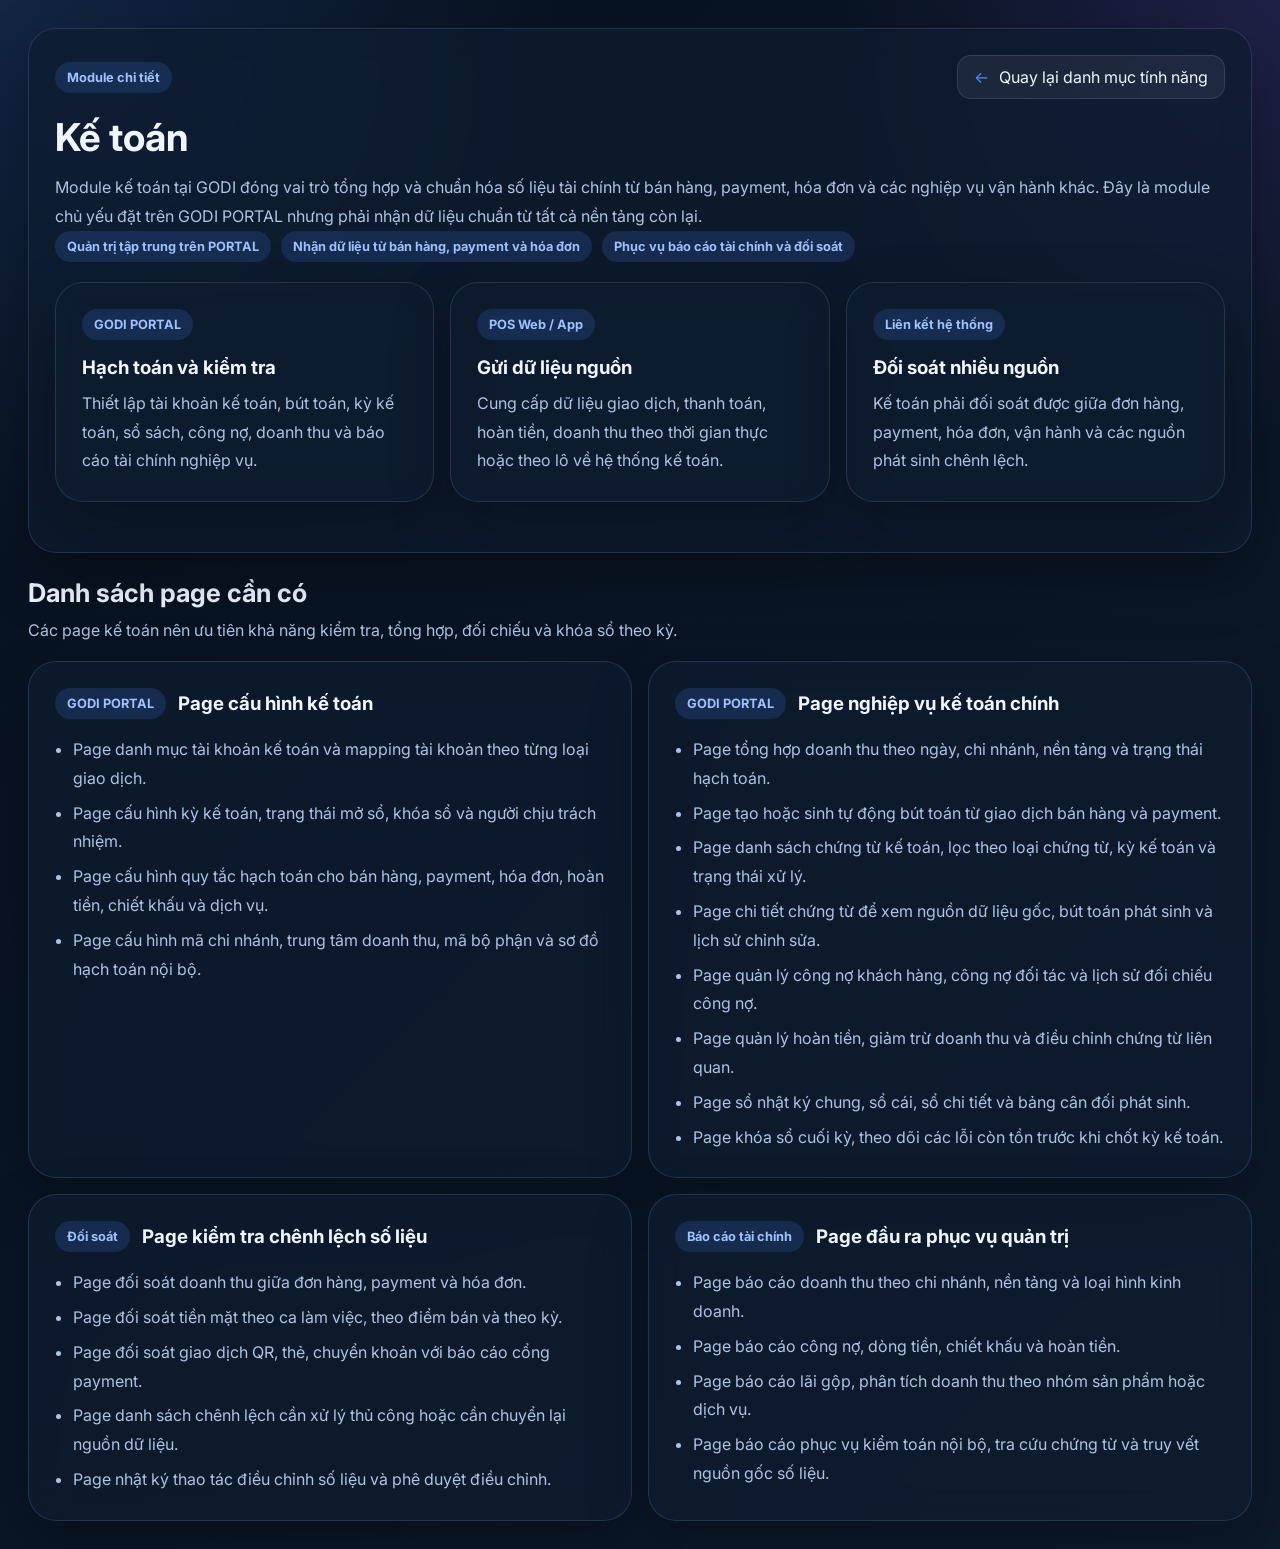
==== features/accounting.html @ 6184b1d1 "Add files via upload" ====
<!DOCTYPE html>
<html lang="vi">
<head>
  <meta charset="UTF-8">
  <meta name="viewport" content="width=device-width, initial-scale=1.0">
  <title>GODI - Chi tiết tính năng Kế toán</title>
  <meta
    name="description"
    content="Chi tiết tính năng Kế toán của hệ thống GODI, gồm toàn bộ page cần có trên GODI PORTAL và các liên kết dữ liệu từ POS Web, GODI App."
  >
  <link rel="preconnect" href="https://fonts.googleapis.com">
  <link rel="preconnect" href="https://fonts.gstatic.com" crossorigin>
  <link
    href="https://fonts.googleapis.com/css2?family=Inter:wght@400;500;600;700;800&display=swap"
    rel="stylesheet"
  >
  <link rel="stylesheet" href="../styles.css">
</head>
<body class="detail-page">
  <main class="detail-shell">
    <section class="detail-page-header">
      <div class="detail-header-top">
        <span class="detail-page-tag">Module chi tiết</span>
        <a class="back-link" href="../index.html#features">Quay lại danh mục tính năng</a>
      </div>
      <h1>Kế toán</h1>
      <p>
        Module kế toán tại GODI đóng vai trò tổng hợp và chuẩn hóa số liệu tài chính từ bán hàng, payment, hóa đơn
        và các nghiệp vụ vận hành khác. Đây là module chủ yếu đặt trên GODI PORTAL nhưng phải nhận dữ liệu chuẩn
        từ tất cả nền tảng còn lại.
      </p>
      <div class="detail-meta">
        <span class="detail-chip">Quản trị tập trung trên PORTAL</span>
        <span class="detail-chip">Nhận dữ liệu từ bán hàng, payment và hóa đơn</span>
        <span class="detail-chip">Phục vụ báo cáo tài chính và đối soát</span>
      </div>

      <div class="scope-grid">
        <article class="scope-card">
          <span class="scope-card-tag">GODI PORTAL</span>
          <h3>Hạch toán và kiểm tra</h3>
          <p>Thiết lập tài khoản kế toán, bút toán, kỳ kế toán, sổ sách, công nợ, doanh thu và báo cáo tài chính nghiệp vụ.</p>
        </article>
        <article class="scope-card">
          <span class="scope-card-tag">POS Web / App</span>
          <h3>Gửi dữ liệu nguồn</h3>
          <p>Cung cấp dữ liệu giao dịch, thanh toán, hoàn tiền, doanh thu theo thời gian thực hoặc theo lô về hệ thống kế toán.</p>
        </article>
        <article class="scope-card">
          <span class="scope-card-tag">Liên kết hệ thống</span>
          <h3>Đối soát nhiều nguồn</h3>
          <p>Kế toán phải đối soát được giữa đơn hàng, payment, hóa đơn, vận hành và các nguồn phát sinh chênh lệch.</p>
        </article>
      </div>
    </section>

    <section class="detail-section">
      <div class="detail-section-heading">
        <h2>Danh sách page cần có</h2>
        <p class="detail-note">Các page kế toán nên ưu tiên khả năng kiểm tra, tổng hợp, đối chiếu và khóa sổ theo kỳ.</p>
      </div>

      <div class="detail-grid">
        <article class="detail-block">
          <div class="detail-block-header">
            <span class="detail-chip">GODI PORTAL</span>
            <h3>Page cấu hình kế toán</h3>
          </div>
          <ul class="page-list">
            <li>Page danh mục tài khoản kế toán và mapping tài khoản theo từng loại giao dịch.</li>
            <li>Page cấu hình kỳ kế toán, trạng thái mở sổ, khóa sổ và người chịu trách nhiệm.</li>
            <li>Page cấu hình quy tắc hạch toán cho bán hàng, payment, hóa đơn, hoàn tiền, chiết khấu và dịch vụ.</li>
            <li>Page cấu hình mã chi nhánh, trung tâm doanh thu, mã bộ phận và sơ đồ hạch toán nội bộ.</li>
          </ul>
        </article>

        <article class="detail-block">
          <div class="detail-block-header">
            <span class="detail-chip">GODI PORTAL</span>
            <h3>Page nghiệp vụ kế toán chính</h3>
          </div>
          <ul class="page-list">
            <li>Page tổng hợp doanh thu theo ngày, chi nhánh, nền tảng và trạng thái hạch toán.</li>
            <li>Page tạo hoặc sinh tự động bút toán từ giao dịch bán hàng và payment.</li>
            <li>Page danh sách chứng từ kế toán, lọc theo loại chứng từ, kỳ kế toán và trạng thái xử lý.</li>
            <li>Page chi tiết chứng từ để xem nguồn dữ liệu gốc, bút toán phát sinh và lịch sử chỉnh sửa.</li>
            <li>Page quản lý công nợ khách hàng, công nợ đối tác và lịch sử đối chiếu công nợ.</li>
            <li>Page quản lý hoàn tiền, giảm trừ doanh thu và điều chỉnh chứng từ liên quan.</li>
            <li>Page sổ nhật ký chung, sổ cái, sổ chi tiết và bảng cân đối phát sinh.</li>
            <li>Page khóa sổ cuối kỳ, theo dõi các lỗi còn tồn trước khi chốt kỳ kế toán.</li>
          </ul>
        </article>

        <article class="detail-block">
          <div class="detail-block-header">
            <span class="detail-chip">Đối soát</span>
            <h3>Page kiểm tra chênh lệch số liệu</h3>
          </div>
          <ul class="page-list">
            <li>Page đối soát doanh thu giữa đơn hàng, payment và hóa đơn.</li>
            <li>Page đối soát tiền mặt theo ca làm việc, theo điểm bán và theo kỳ.</li>
            <li>Page đối soát giao dịch QR, thẻ, chuyển khoản với báo cáo cổng payment.</li>
            <li>Page danh sách chênh lệch cần xử lý thủ công hoặc cần chuyển lại nguồn dữ liệu.</li>
            <li>Page nhật ký thao tác điều chỉnh số liệu và phê duyệt điều chỉnh.</li>
          </ul>
        </article>

        <article class="detail-block">
          <div class="detail-block-header">
            <span class="detail-chip">Báo cáo tài chính</span>
            <h3>Page đầu ra phục vụ quản trị</h3>
          </div>
          <ul class="page-list">
            <li>Page báo cáo doanh thu theo chi nhánh, nền tảng và loại hình kinh doanh.</li>
            <li>Page báo cáo công nợ, dòng tiền, chiết khấu và hoàn tiền.</li>
            <li>Page báo cáo lãi gộp, phân tích doanh thu theo nhóm sản phẩm hoặc dịch vụ.</li>
            <li>Page báo cáo phục vụ kiểm toán nội bộ, tra cứu chứng từ và truy vết nguồn gốc số liệu.</li>
          </ul>
        </article>
      </div>
    </section>
  </main>
</body>
</html>
---- styles.css ----
:root {
  --bg: #07111f;
  --bg-soft: #0d1a2b;
  --panel: rgba(15, 28, 48, 0.72);
  --panel-strong: rgba(13, 25, 42, 0.92);
  --text: #eff6ff;
  --muted: #adc4e3;
  --line: rgba(163, 191, 250, 0.16);
  --accent: #4f8cff;
  --accent-2: #8b5cf6;
  --accent-3: #f59e0b;
  --ok: #34d399;
  --shadow: 0 24px 60px rgba(0, 0, 0, 0.28);
}

body.light-theme {
  --bg: #eef4ff;
  --bg-soft: #ddeaff;
  --panel: rgba(255, 255, 255, 0.78);
  --panel-strong: rgba(255, 255, 255, 0.95);
  --text: #0e1726;
  --muted: #4f6484;
  --line: rgba(60, 84, 128, 0.16);
  --accent: #205cf2;
  --accent-2: #6b46ff;
  --accent-3: #ff9f1a;
  --ok: #0f9f71;
  --shadow: 0 24px 60px rgba(29, 55, 105, 0.16);
}

* {
  box-sizing: border-box;
}

html {
  scroll-behavior: smooth;
}

body {
  margin: 0;
  min-height: 100vh;
  font-family: "Inter", Arial, sans-serif;
  color: var(--text);
  background:
    radial-gradient(circle at top left, rgba(79, 140, 255, 0.16), transparent 28%),
    radial-gradient(circle at top right, rgba(139, 92, 246, 0.16), transparent 22%),
    linear-gradient(135deg, var(--bg), var(--bg-soft));
}

a {
  color: inherit;
  text-decoration: none;
}

button {
  font: inherit;
}

.page-shell {
  display: grid;
  grid-template-columns: 300px minmax(0, 1fr);
  min-height: 100vh;
}

.side-panel {
  position: sticky;
  top: 0;
  display: flex;
  flex-direction: column;
  gap: 24px;
  height: 100vh;
  padding: 28px 22px;
  border-right: 1px solid var(--line);
  background: var(--panel);
  backdrop-filter: blur(18px);
}

.brand-block {
  display: flex;
  align-items: center;
  gap: 14px;
}

.brand-logo-wrap {
  display: flex;
  align-items: center;
  justify-content: center;
  width: 100%;
  max-width: 156px;
  padding: 10px 14px;
  border: 1px solid var(--line);
  border-radius: 20px;
  background: rgba(5, 11, 25, 0.88);
  box-shadow: var(--shadow);
}

.brand-logo {
  display: block;
  width: 100%;
  height: auto;
  object-fit: contain;
}

.brand-block h1,
.section-heading h2,
.hero-copy h2,
.stack-card h3,
.platform-card h3,
.timeline-item h3,
.roadmap-card h3 {
  margin: 0;
}

.eyebrow {
  margin: 0 0 6px;
  color: var(--accent);
  font-size: 0.78rem;
  font-weight: 700;
  letter-spacing: 0.14em;
  text-transform: uppercase;
}

.side-nav {
  display: grid;
  gap: 10px;
}

.nav-link {
  padding: 12px 14px;
  border: 1px solid transparent;
  border-radius: 14px;
  color: var(--muted);
  transition: 0.2s ease;
}

.nav-link:hover,
.nav-link.active {
  color: var(--text);
  border-color: var(--line);
  background: rgba(255, 255, 255, 0.05);
}

.side-summary {
  margin-top: auto;
  padding: 18px;
  border: 1px solid var(--line);
  border-radius: 22px;
  background: var(--panel-strong);
  color: var(--muted);
  line-height: 1.7;
}

.content {
  padding: 28px;
}

.section {
  margin-bottom: 28px;
}

.hero {
  display: grid;
  grid-template-columns: minmax(0, 1.15fr) minmax(300px, 0.85fr);
  gap: 22px;
}

.hero-copy,
.hero-panel,
.platform-card,
.roadmap-toolbar,
.roadmap-card,
.feature-table,
.timeline-item {
  border: 1px solid var(--line);
  box-shadow: var(--shadow);
}

.hero-copy,
.hero-panel {
  padding: 28px;
  border-radius: 28px;
  background: var(--panel);
  backdrop-filter: blur(18px);
}

.hero-logo-card {
  display: inline-flex;
  align-items: center;
  justify-content: center;
  margin-bottom: 18px;
  padding: 12px 18px;
  border: 1px solid var(--line);
  border-radius: 22px;
  background: rgba(5, 11, 25, 0.86);
  box-shadow: var(--shadow);
}

.hero-logo {
  display: block;
  width: min(100%, 260px);
  height: auto;
  object-fit: contain;
}

.hero-slogan {
  display: inline-flex;
  flex-direction: column;
  gap: 6px;
  margin: 0 0 16px;
  padding: 12px 16px;
  border: 1px solid rgba(79, 140, 255, 0.24);
  border-radius: 18px;
  background: linear-gradient(135deg, rgba(79, 140, 255, 0.12), rgba(139, 92, 246, 0.12));
}

.slogan-label {
  color: var(--muted);
  font-size: 0.8rem;
  font-weight: 600;
  letter-spacing: 0.08em;
  text-transform: uppercase;
}

.slogan-text {
  color: var(--text);
  font-size: clamp(1.2rem, 2vw, 1.8rem);
  font-weight: 800;
  letter-spacing: 0.02em;
}

.hero-copy h2 {
  font-size: clamp(2.1rem, 3vw, 3.7rem);
  line-height: 1.12;
  max-width: 13ch;
}

.lead {
  max-width: 62ch;
  color: var(--muted);
  font-size: 1.05rem;
  line-height: 1.8;
}

.hero-actions {
  display: flex;
  flex-wrap: wrap;
  gap: 12px;
  margin: 28px 0;
}

.btn {
  display: inline-flex;
  align-items: center;
  justify-content: center;
  min-width: 150px;
  padding: 14px 18px;
  border-radius: 16px;
  font-weight: 700;
  transition: transform 0.2s ease, opacity 0.2s ease;
}

.btn:hover,
.float-btn:hover,
.roadmap-filter:hover {
  transform: translateY(-2px);
}

.btn-primary {
  background: linear-gradient(135deg, var(--accent), var(--accent-2));
  color: #fff;
}

.btn-secondary {
  border: 1px solid var(--line);
  background: rgba(255, 255, 255, 0.05);
}

.hero-stats {
  display: grid;
  grid-template-columns: repeat(3, minmax(0, 1fr));
  gap: 14px;
}

.stat-card {
  padding: 18px;
  border: 1px solid var(--line);
  border-radius: 20px;
  background: rgba(255, 255, 255, 0.04);
}

.stat-value {
  display: block;
  margin-bottom: 8px;
  font-size: 1.8rem;
  font-weight: 800;
}

.stat-label {
  color: var(--muted);
  font-size: 0.95rem;
  line-height: 1.5;
}

.glass-card {
  background: var(--panel);
  backdrop-filter: blur(16px);
}

.panel-header {
  display: flex;
  flex-wrap: wrap;
  gap: 10px;
  margin-bottom: 18px;
}

.pill,
.platform-tag,
.timeline-phase,
.roadmap-step {
  display: inline-flex;
  align-items: center;
  justify-content: center;
  width: fit-content;
  padding: 8px 12px;
  border-radius: 999px;
  font-size: 0.8rem;
  font-weight: 700;
}

.pill,
.platform-tag {
  background: rgba(255, 255, 255, 0.08);
  color: var(--muted);
}

.pill-accent,
.timeline-phase,
.roadmap-step {
  background: rgba(79, 140, 255, 0.16);
  color: #9fc2ff;
}

.platform-stack,
.platform-grid,
.roadmap-grid {
  display: grid;
  gap: 16px;
}

.platform-stack {
  grid-template-columns: 1fr;
}

.stack-card,
.platform-card,
.roadmap-card {
  position: relative;
  overflow: hidden;
  padding: 22px;
  border-radius: 24px;
}

.stack-card::before,
.platform-card::before,
.roadmap-card::before {
  content: "";
  position: absolute;
  inset: auto -20% -45% auto;
  width: 180px;
  height: 180px;
  border-radius: 50%;
  opacity: 0.28;
  filter: blur(6px);
}

.accent-blue::before {
  background: var(--accent);
}

.accent-violet::before {
  background: var(--accent-2);
}

.accent-amber::before {
  background: var(--accent-3);
}

.stack-card p,
.platform-card p,
.timeline-item p,
.roadmap-card p {
  position: relative;
  margin-bottom: 0;
  color: var(--muted);
  line-height: 1.7;
}

.section-heading {
  margin-bottom: 18px;
}

.section-heading h2 {
  font-size: clamp(1.6rem, 2vw, 2.4rem);
}

.timeline-note {
  margin: 14px 0 0;
  padding: 14px 16px;
  border: 1px solid rgba(79, 140, 255, 0.2);
  border-radius: 18px;
  background: rgba(79, 140, 255, 0.08);
  color: var(--muted);
  line-height: 1.7;
}

.platform-grid {
  grid-template-columns: repeat(3, minmax(0, 1fr));
}

.platform-card ul {
  margin: 18px 0 0;
  padding-left: 18px;
  color: var(--muted);
  line-height: 1.8;
}

.timeline {
  position: relative;
  display: grid;
  gap: 16px;
  padding-left: 22px;
}

.timeline::before {
  content: "";
  position: absolute;
  top: 0;
  bottom: 0;
  left: 0;
  width: 2px;
  background: linear-gradient(var(--accent), rgba(79, 140, 255, 0.08));
}

.timeline-item {
  position: relative;
  padding: 22px;
  border-radius: 24px;
  background: var(--panel);
}

.timeline-item::before {
  content: "";
  position: absolute;
  top: 30px;
  left: -29px;
  width: 14px;
  height: 14px;
  border: 3px solid var(--accent);
  border-radius: 50%;
  background: var(--bg);
}

.roadmap-toolbar {
  display: flex;
  flex-wrap: wrap;
  gap: 12px;
  padding: 14px;
  border-radius: 22px;
  margin-bottom: 16px;
}

.roadmap-filter {
  padding: 11px 16px;
  border: 1px solid var(--line);
  border-radius: 14px;
  background: rgba(255, 255, 255, 0.06);
  color: var(--muted);
  cursor: pointer;
  transition: 0.2s ease;
}

.roadmap-filter.active {
  color: #fff;
  background: linear-gradient(135deg, var(--accent), var(--accent-2));
}

.roadmap-grid {
  grid-template-columns: repeat(2, minmax(0, 1fr));
}

.roadmap-card.hidden {
  display: none;
}

.weekly-grid {
  display: grid;
  grid-template-columns: repeat(4, minmax(0, 1fr));
  gap: 16px;
}

.weekly-card {
  padding: 22px;
  border: 1px solid var(--line);
  border-radius: 24px;
  box-shadow: var(--shadow);
}

.weekly-card h3 {
  margin: 14px 0 10px;
  font-size: 1.05rem;
}

.weekly-card p {
  margin: 0;
  color: var(--muted);
  line-height: 1.7;
}

.weekly-feature-list {
  margin: 14px 0 0;
  padding-left: 18px;
  color: var(--muted);
  line-height: 1.7;
}

.weekly-feature-list li + li {
  margin-top: 6px;
}

.week-badge {
  display: inline-flex;
  align-items: center;
  justify-content: center;
  width: fit-content;
  padding: 8px 12px;
  border-radius: 999px;
  background: rgba(79, 140, 255, 0.16);
  color: #9fc2ff;
  font-size: 0.8rem;
  font-weight: 700;
}

.feature-catalog,
.detail-grid,
.scope-grid {
  display: grid;
  gap: 16px;
}

.feature-catalog {
  grid-template-columns: repeat(2, minmax(0, 1fr));
}

.feature-card {
  display: block;
  padding: 24px;
  border: 1px solid var(--line);
  border-radius: 26px;
  box-shadow: var(--shadow);
  transition: transform 0.2s ease, border-color 0.2s ease, background 0.2s ease;
}

.feature-card:hover {
  transform: translateY(-4px);
  border-color: rgba(79, 140, 255, 0.34);
  background: rgba(21, 38, 64, 0.82);
}

.feature-card-tag,
.detail-chip,
.detail-page-tag,
.scope-card-tag {
  display: inline-flex;
  align-items: center;
  justify-content: center;
  width: fit-content;
  padding: 8px 12px;
  border-radius: 999px;
  background: rgba(79, 140, 255, 0.16);
  color: #9fc2ff;
  font-size: 0.8rem;
  font-weight: 700;
}

.feature-card h3,
.detail-block h3,
.scope-card h3 {
  margin: 16px 0 10px;
}

.feature-card p,
.detail-block p,
.scope-card p,
.detail-page-header p,
.detail-note {
  margin: 0;
  color: var(--muted);
  line-height: 1.8;
}

.feature-card-list,
.page-list {
  margin: 16px 0 0;
  padding-left: 18px;
  color: var(--muted);
  line-height: 1.8;
}

.feature-card-list li + li,
.page-list li + li {
  margin-top: 6px;
}

.feature-card-cta {
  display: inline-flex;
  align-items: center;
  gap: 8px;
  margin-top: 20px;
  color: var(--text);
  font-weight: 700;
}

.feature-card-cta::after {
  content: "->";
  color: var(--accent);
}

.detail-page {
  padding: 28px;
}

.detail-shell {
  width: min(1240px, 100%);
  margin: 0 auto;
}

.detail-page-header,
.detail-block,
.scope-card {
  padding: 26px;
  border: 1px solid var(--line);
  border-radius: 28px;
  box-shadow: var(--shadow);
  background: var(--panel);
  backdrop-filter: blur(16px);
}

.detail-page-header {
  margin-bottom: 24px;
}

.detail-header-top {
  display: flex;
  flex-wrap: wrap;
  align-items: center;
  justify-content: space-between;
  gap: 16px;
  margin-bottom: 16px;
}

.back-link {
  display: inline-flex;
  align-items: center;
  gap: 10px;
  padding: 11px 16px;
  border: 1px solid var(--line);
  border-radius: 14px;
  color: var(--text);
  background: rgba(255, 255, 255, 0.06);
}

.back-link::before {
  content: "<-";
  color: var(--accent);
}

.detail-page-header h1 {
  margin: 0 0 14px;
  font-size: clamp(2rem, 3vw, 3.2rem);
  line-height: 1.15;
}

.detail-meta {
  display: flex;
  flex-wrap: wrap;
  gap: 10px;
  margin-bottom: 18px;
}

.detail-grid {
  grid-template-columns: repeat(2, minmax(0, 1fr));
}

.scope-grid {
  grid-template-columns: repeat(3, minmax(0, 1fr));
  margin: 20px 0 24px;
}

.detail-section {
  margin-bottom: 28px;
}

.detail-section:last-child {
  margin-bottom: 0;
}

.detail-section-heading {
  margin-bottom: 16px;
}

.detail-section-heading h2 {
  margin: 0 0 8px;
  font-size: clamp(1.4rem, 2vw, 2rem);
}

.detail-block-header {
  display: flex;
  flex-wrap: wrap;
  align-items: center;
  gap: 12px;
  margin-bottom: 14px;
}

.detail-block-header h3 {
  margin: 0;
}

.detail-chip-group {
  display: flex;
  flex-wrap: wrap;
  gap: 10px;
  margin-top: 16px;
}

.staffing-summary,
.staffing-grid {
  display: grid;
  gap: 16px;
}

.staffing-summary {
  grid-template-columns: repeat(3, minmax(0, 1fr));
  margin-bottom: 16px;
}

.staff-summary-card,
.staff-card {
  padding: 22px;
  border: 1px solid var(--line);
  border-radius: 24px;
  box-shadow: var(--shadow);
}

.staff-summary-card {
  display: flex;
  flex-direction: column;
  gap: 8px;
  align-items: flex-start;
}

.staff-number {
  font-size: 2rem;
  font-weight: 800;
}

.staff-label {
  color: var(--muted);
  line-height: 1.6;
}

.staffing-grid {
  grid-template-columns: repeat(2, minmax(0, 1fr));
}

.staff-badge {
  display: inline-flex;
  align-items: center;
  justify-content: center;
  width: fit-content;
  padding: 8px 12px;
  border-radius: 999px;
  background: rgba(79, 140, 255, 0.16);
  color: #9fc2ff;
  font-size: 0.8rem;
  font-weight: 700;
}

.staff-card h3 {
  margin: 14px 0 10px;
}

.staff-card p {
  margin: 0;
  color: var(--muted);
  line-height: 1.7;
}

.feature-table {
  overflow: hidden;
  border-radius: 26px;
}

.table-row {
  display: grid;
  grid-template-columns: 1.2fr repeat(3, 1fr);
}

.table-row span {
  padding: 18px;
  border-bottom: 1px solid var(--line);
  border-right: 1px solid var(--line);
}

.table-row span:last-child {
  border-right: 0;
}

.table-head {
  background: rgba(255, 255, 255, 0.06);
  font-weight: 700;
}

.floating-controls {
  position: fixed;
  right: 22px;
  bottom: 22px;
  display: flex;
  align-items: flex-end;
  flex-direction: column;
  gap: 10px;
  z-index: 10;
}

.floating-actions {
  display: flex;
  flex-direction: column;
  align-items: flex-end;
  gap: 10px;
  opacity: 0;
  transform: translateY(10px) scale(0.96);
  pointer-events: none;
  transition: opacity 0.2s ease, transform 0.2s ease;
}

.floating-controls.open .floating-actions {
  opacity: 1;
  transform: translateY(0) scale(1);
  pointer-events: auto;
}

.float-btn {
  display: inline-flex;
  align-items: center;
  justify-content: center;
  width: 54px;
  height: 54px;
  padding: 0;
  border: 1px solid var(--line);
  border-radius: 18px;
  background: var(--panel-strong);
  color: var(--text);
  cursor: pointer;
  box-shadow: var(--shadow);
  backdrop-filter: blur(14px);
  transition: transform 0.2s ease, background 0.2s ease;
}

.icon-btn svg {
  width: 22px;
  height: 22px;
  display: block;
}

.menu-fab {
  background: linear-gradient(135deg, var(--accent), var(--accent-2));
  color: #fff;
}

.menu-close-icon {
  display: none;
}

.floating-controls.open .menu-open-icon {
  display: none;
}

.floating-controls.open .menu-close-icon {
  display: block;
}

.side-panel.collapsed {
  transform: translateX(-100%);
}

@media (max-width: 1200px) {
  .page-shell {
    grid-template-columns: 1fr;
  }

  .side-panel {
    position: fixed;
    inset: 16px auto 16px 16px;
    width: min(320px, calc(100vw - 32px));
    height: auto;
    border: 1px solid var(--line);
    border-radius: 26px;
    z-index: 20;
    transition: transform 0.28s ease;
  }

  .content {
    padding: 20px;
  }

  .hero,
  .platform-grid,
  .roadmap-grid,
  .weekly-grid,
  .feature-catalog,
  .detail-grid,
  .scope-grid,
  .staffing-summary,
  .staffing-grid,
  .hero-stats {
    grid-template-columns: 1fr;
  }

  .table-row {
    grid-template-columns: repeat(4, minmax(160px, 1fr));
    min-width: 760px;
  }

  .feature-table {
    overflow-x: auto;
  }
}

@media (min-width: 1201px) {
  .side-panel.collapsed {
    transform: translateX(-82%);
    opacity: 0.92;
  }
}

@media (max-width: 720px) {
  .hero-copy,
  .hero-panel,
  .platform-card,
  .timeline-item,
  .roadmap-card,
  .weekly-card,
  .feature-card,
  .detail-page-header,
  .detail-block,
  .scope-card,
  .staff-summary-card,
  .staff-card {
    padding: 20px;
    border-radius: 22px;
  }

  .content {
    padding: 16px;
  }

  .detail-page {
    padding: 16px;
  }

  .brand-block {
    align-items: flex-start;
    flex-direction: column;
  }

  .brand-logo-wrap {
    max-width: 180px;
  }

  .floating-controls {
    right: 14px;
    bottom: 14px;
  }

  .float-btn {
    width: 50px;
    height: 50px;
  }
}
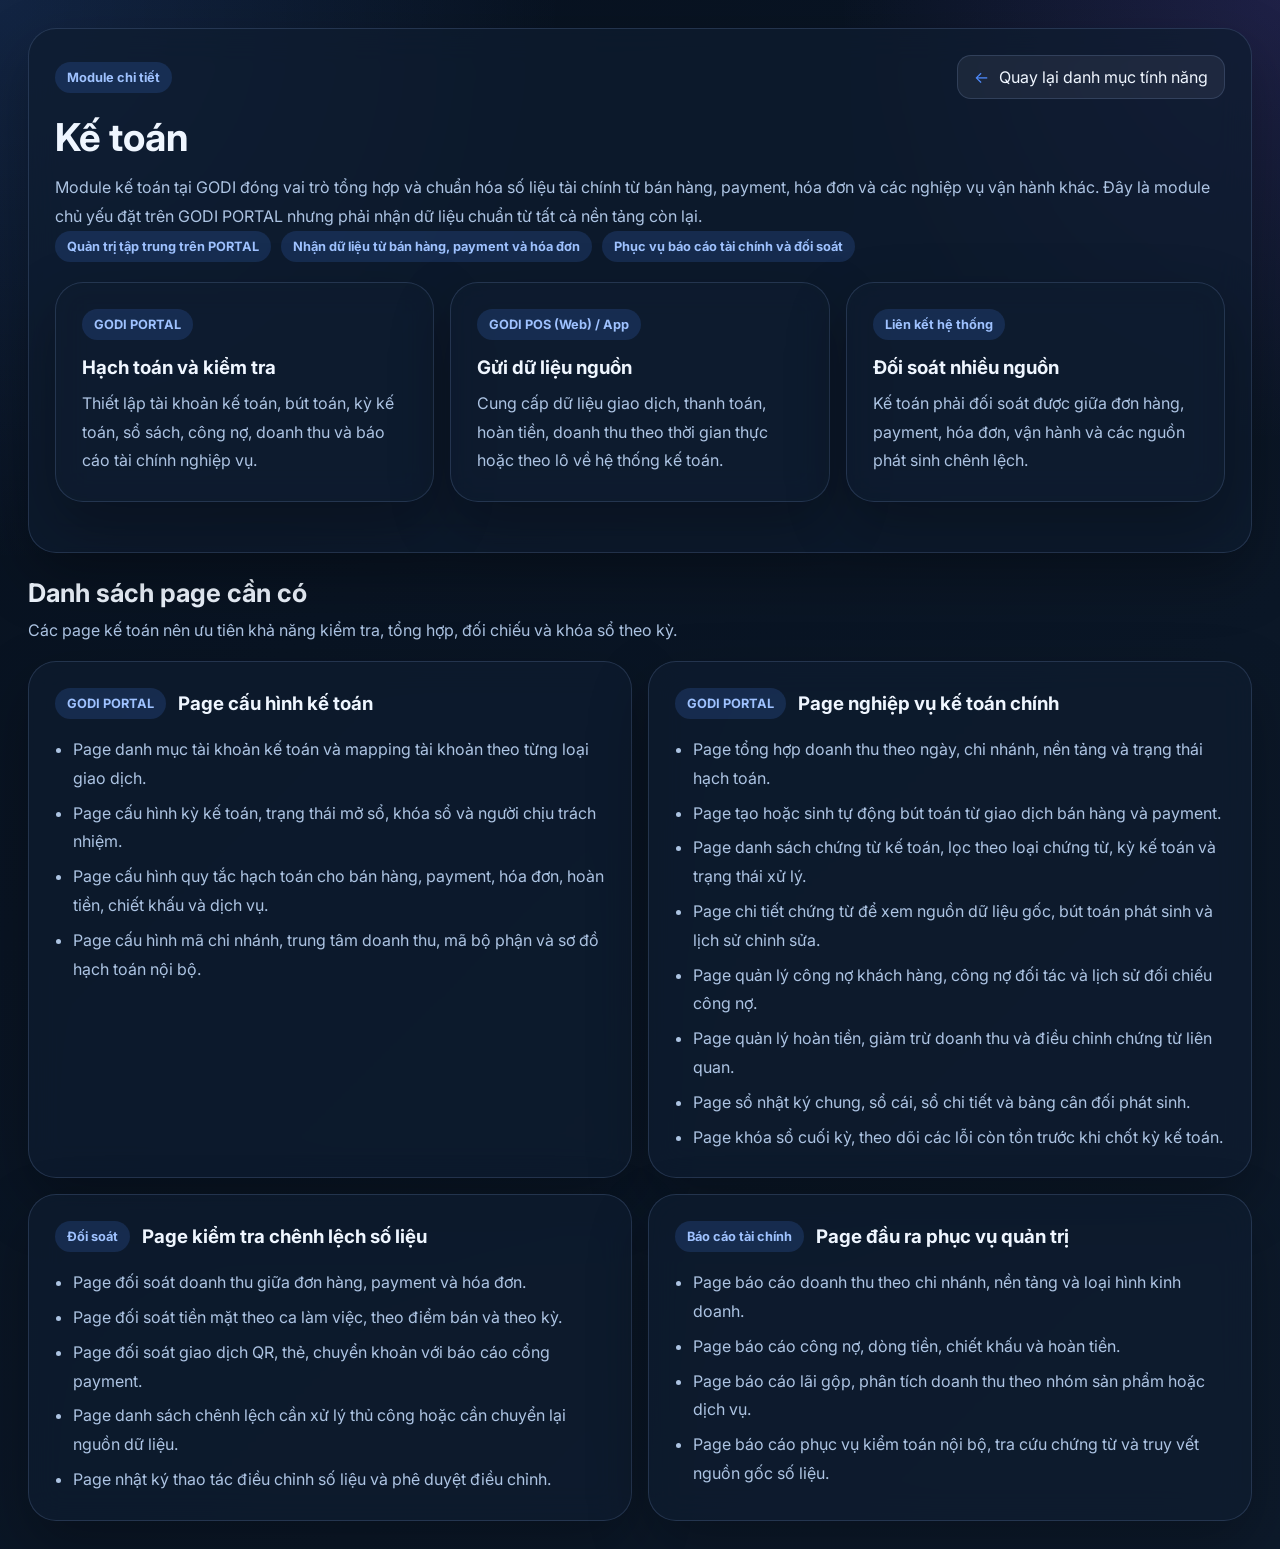
==== commit fed1fa27: "Add files via upload" ====
--- a/features/accounting.html
+++ b/features/accounting.html
@@ -6,7 +6,7 @@
   <title>GODI - Chi tiết tính năng Kế toán</title>
   <meta
     name="description"
-    content="Chi tiết tính năng Kế toán của hệ thống GODI, gồm toàn bộ page cần có trên GODI PORTAL và các liên kết dữ liệu từ POS Web, GODI App."
+    content="Chi tiết tính năng Kế toán của hệ thống GODI, gồm toàn bộ page cần có trên GODI PORTAL và các liên kết dữ liệu từ GODI POS (Web), GODI App."
   >
   <link rel="preconnect" href="https://fonts.googleapis.com">
   <link rel="preconnect" href="https://fonts.gstatic.com" crossorigin>
@@ -42,7 +42,7 @@
           <p>Thiết lập tài khoản kế toán, bút toán, kỳ kế toán, sổ sách, công nợ, doanh thu và báo cáo tài chính nghiệp vụ.</p>
         </article>
         <article class="scope-card">
-          <span class="scope-card-tag">POS Web / App</span>
+          <span class="scope-card-tag">GODI POS (Web) / App</span>
           <h3>Gửi dữ liệu nguồn</h3>
           <p>Cung cấp dữ liệu giao dịch, thanh toán, hoàn tiền, doanh thu theo thời gian thực hoặc theo lô về hệ thống kế toán.</p>
         </article>
--- a/styles.css
+++ b/styles.css
@@ -47,6 +47,10 @@
     linear-gradient(135deg, var(--bg), var(--bg-soft));
 }
 
+body.mobile-nav-open {
+  overflow: hidden;
+}
+
 a {
   color: inherit;
   text-decoration: none;
@@ -150,6 +154,10 @@
   line-height: 1.7;
 }
 
+.mobile-nav-overlay {
+  display: none;
+}
+
 .content {
   padding: 28px;
 }
@@ -342,7 +350,9 @@
 
 .platform-stack,
 .platform-grid,
-.roadmap-grid {
+.roadmap-grid,
+.plan-grid,
+.ownership-grid {
   display: grid;
   gap: 16px;
 }
@@ -417,6 +427,66 @@
   grid-template-columns: repeat(3, minmax(0, 1fr));
 }
 
+.plan-grid {
+  grid-template-columns: repeat(2, minmax(0, 1fr));
+}
+
+.ownership-grid {
+  grid-template-columns: repeat(2, minmax(0, 1fr));
+}
+
+.plan-card,
+.ownership-card {
+  padding: 22px;
+  border: 1px solid var(--line);
+  border-radius: 24px;
+  box-shadow: var(--shadow);
+}
+
+.plan-tag {
+  display: inline-flex;
+  align-items: center;
+  justify-content: center;
+  width: fit-content;
+  padding: 8px 12px;
+  border-radius: 999px;
+  background: rgba(79, 140, 255, 0.16);
+  color: #9fc2ff;
+  font-size: 0.8rem;
+  font-weight: 700;
+}
+
+.plan-card h3,
+.ownership-card h3 {
+  margin: 14px 0 10px;
+}
+
+.plan-card p,
+.ownership-card p {
+  margin: 0;
+  color: var(--muted);
+  line-height: 1.7;
+}
+
+.plan-list {
+  margin: 14px 0 0;
+  padding-left: 18px;
+  color: var(--muted);
+  line-height: 1.8;
+}
+
+.plan-list li + li {
+  margin-top: 6px;
+}
+
+.ownership-header {
+  display: flex;
+  flex-wrap: wrap;
+  align-items: center;
+  gap: 10px;
+  margin-bottom: 8px;
+}
+
 .platform-card ul {
   margin: 18px 0 0;
   padding-left: 18px;
@@ -446,6 +516,36 @@
   padding: 22px;
   border-radius: 24px;
   background: var(--panel);
+}
+
+.timeline-meta {
+  display: flex;
+  flex-wrap: wrap;
+  gap: 10px;
+  margin-bottom: 12px;
+}
+
+.timeline-duration {
+  display: inline-flex;
+  align-items: center;
+  justify-content: center;
+  width: fit-content;
+  padding: 8px 12px;
+  border-radius: 999px;
+  background: rgba(255, 255, 255, 0.08);
+  color: var(--muted);
+  font-size: 0.8rem;
+  font-weight: 700;
+}
+
+.timeline-goal {
+  margin-top: 14px;
+  padding-top: 14px;
+  border-top: 1px solid var(--line);
+}
+
+.timeline-goal strong {
+  color: var(--text);
 }
 
 .timeline-item::before {
@@ -547,29 +647,31 @@
   gap: 16px;
 }
 
-.feature-catalog {
-  grid-template-columns: repeat(2, minmax(0, 1fr));
-}
-
-.feature-card {
-  display: block;
-  padding: 24px;
-  border: 1px solid var(--line);
-  border-radius: 26px;
+.feature-staffing-summary {
+  display: grid;
+  grid-template-columns: minmax(0, 1fr) minmax(0, 1.3fr);
+  gap: 16px;
+  margin-bottom: 16px;
+}
+
+.feature-staffing-card {
+  padding: 22px;
+  border: 1px solid var(--line);
+  border-radius: 24px;
   box-shadow: var(--shadow);
-  transition: transform 0.2s ease, border-color 0.2s ease, background 0.2s ease;
-}
-
-.feature-card:hover {
-  transform: translateY(-4px);
-  border-color: rgba(79, 140, 255, 0.34);
-  background: rgba(21, 38, 64, 0.82);
-}
-
-.feature-card-tag,
-.detail-chip,
-.detail-page-tag,
-.scope-card-tag {
+}
+
+.feature-staffing-card h3 {
+  margin: 14px 0 10px;
+}
+
+.feature-staffing-card p {
+  margin: 0;
+  color: var(--muted);
+  line-height: 1.8;
+}
+
+.feature-staffing-tag {
   display: inline-flex;
   align-items: center;
   justify-content: center;
@@ -582,197 +684,40 @@
   font-weight: 700;
 }
 
-.feature-card h3,
-.detail-block h3,
-.scope-card h3 {
-  margin: 16px 0 10px;
-}
-
-.feature-card p,
-.detail-block p,
-.scope-card p,
-.detail-page-header p,
-.detail-note {
-  margin: 0;
-  color: var(--muted);
-  line-height: 1.8;
-}
-
-.feature-card-list,
-.page-list {
+.feature-staffing-list {
   margin: 16px 0 0;
   padding-left: 18px;
   color: var(--muted);
   line-height: 1.8;
 }
 
-.feature-card-list li + li,
-.page-list li + li {
+.feature-staffing-list li + li {
   margin-top: 6px;
 }
 
-.feature-card-cta {
-  display: inline-flex;
-  align-items: center;
-  gap: 8px;
-  margin-top: 20px;
-  color: var(--text);
-  font-weight: 700;
-}
-
-.feature-card-cta::after {
-  content: "->";
-  color: var(--accent);
-}
-
-.detail-page {
-  padding: 28px;
-}
-
-.detail-shell {
-  width: min(1240px, 100%);
-  margin: 0 auto;
-}
-
-.detail-page-header,
-.detail-block,
-.scope-card {
-  padding: 26px;
-  border: 1px solid var(--line);
-  border-radius: 28px;
+.feature-catalog {
+  grid-template-columns: repeat(2, minmax(0, 1fr));
+}
+
+.feature-card {
+  display: block;
+  padding: 24px;
+  border: 1px solid var(--line);
+  border-radius: 26px;
   box-shadow: var(--shadow);
-  background: var(--panel);
-  backdrop-filter: blur(16px);
-}
-
-.detail-page-header {
-  margin-bottom: 24px;
-}
-
-.detail-header-top {
-  display: flex;
-  flex-wrap: wrap;
-  align-items: center;
-  justify-content: space-between;
-  gap: 16px;
-  margin-bottom: 16px;
-}
-
-.back-link {
-  display: inline-flex;
-  align-items: center;
-  gap: 10px;
-  padding: 11px 16px;
-  border: 1px solid var(--line);
-  border-radius: 14px;
-  color: var(--text);
-  background: rgba(255, 255, 255, 0.06);
-}
-
-.back-link::before {
-  content: "<-";
-  color: var(--accent);
-}
-
-.detail-page-header h1 {
-  margin: 0 0 14px;
-  font-size: clamp(2rem, 3vw, 3.2rem);
-  line-height: 1.15;
-}
-
-.detail-meta {
-  display: flex;
-  flex-wrap: wrap;
-  gap: 10px;
-  margin-bottom: 18px;
-}
-
-.detail-grid {
-  grid-template-columns: repeat(2, minmax(0, 1fr));
-}
-
-.scope-grid {
-  grid-template-columns: repeat(3, minmax(0, 1fr));
-  margin: 20px 0 24px;
-}
-
-.detail-section {
-  margin-bottom: 28px;
-}
-
-.detail-section:last-child {
-  margin-bottom: 0;
-}
-
-.detail-section-heading {
-  margin-bottom: 16px;
-}
-
-.detail-section-heading h2 {
-  margin: 0 0 8px;
-  font-size: clamp(1.4rem, 2vw, 2rem);
-}
-
-.detail-block-header {
-  display: flex;
-  flex-wrap: wrap;
-  align-items: center;
-  gap: 12px;
-  margin-bottom: 14px;
-}
-
-.detail-block-header h3 {
-  margin: 0;
-}
-
-.detail-chip-group {
-  display: flex;
-  flex-wrap: wrap;
-  gap: 10px;
-  margin-top: 16px;
-}
-
-.staffing-summary,
-.staffing-grid {
-  display: grid;
-  gap: 16px;
-}
-
-.staffing-summary {
-  grid-template-columns: repeat(3, minmax(0, 1fr));
-  margin-bottom: 16px;
-}
-
-.staff-summary-card,
-.staff-card {
-  padding: 22px;
-  border: 1px solid var(--line);
-  border-radius: 24px;
-  box-shadow: var(--shadow);
-}
-
-.staff-summary-card {
-  display: flex;
-  flex-direction: column;
-  gap: 8px;
-  align-items: flex-start;
-}
-
-.staff-number {
-  font-size: 2rem;
-  font-weight: 800;
-}
-
-.staff-label {
-  color: var(--muted);
-  line-height: 1.6;
-}
-
-.staffing-grid {
-  grid-template-columns: repeat(2, minmax(0, 1fr));
-}
-
-.staff-badge {
+  transition: transform 0.2s ease, border-color 0.2s ease, background 0.2s ease;
+}
+
+.feature-card:hover {
+  transform: translateY(-4px);
+  border-color: rgba(79, 140, 255, 0.34);
+  background: rgba(21, 38, 64, 0.82);
+}
+
+.feature-card-tag,
+.detail-chip,
+.detail-page-tag,
+.scope-card-tag {
   display: inline-flex;
   align-items: center;
   justify-content: center;
@@ -785,6 +730,235 @@
   font-weight: 700;
 }
 
+.feature-card h3,
+.detail-block h3,
+.scope-card h3 {
+  margin: 16px 0 10px;
+}
+
+.feature-card p,
+.detail-block p,
+.scope-card p,
+.detail-page-header p,
+.detail-note {
+  margin: 0;
+  color: var(--muted);
+  line-height: 1.8;
+}
+
+.feature-owner-block {
+  display: flex;
+  flex-wrap: wrap;
+  gap: 8px;
+  margin-top: 16px;
+}
+
+.owner-pill {
+  display: inline-flex;
+  align-items: center;
+  justify-content: center;
+  width: fit-content;
+  padding: 7px 12px;
+  border: 1px solid rgba(159, 194, 255, 0.12);
+  border-radius: 999px;
+  background: rgba(255, 255, 255, 0.05);
+  color: var(--text);
+  font-size: 0.78rem;
+  font-weight: 600;
+}
+
+.owner-primary {
+  background: rgba(79, 140, 255, 0.16);
+  color: #9fc2ff;
+}
+
+.feature-card-list,
+.page-list {
+  margin: 16px 0 0;
+  padding-left: 18px;
+  color: var(--muted);
+  line-height: 1.8;
+}
+
+.feature-card-list li + li,
+.page-list li + li {
+  margin-top: 6px;
+}
+
+.feature-card-cta {
+  display: inline-flex;
+  align-items: center;
+  gap: 8px;
+  margin-top: 20px;
+  color: var(--text);
+  font-weight: 700;
+}
+
+.feature-card-cta::after {
+  content: "->";
+  color: var(--accent);
+}
+
+.detail-page {
+  padding: 28px;
+}
+
+.detail-shell {
+  width: min(1240px, 100%);
+  margin: 0 auto;
+}
+
+.detail-page-header,
+.detail-block,
+.scope-card {
+  padding: 26px;
+  border: 1px solid var(--line);
+  border-radius: 28px;
+  box-shadow: var(--shadow);
+  background: var(--panel);
+  backdrop-filter: blur(16px);
+}
+
+.detail-page-header {
+  margin-bottom: 24px;
+}
+
+.detail-header-top {
+  display: flex;
+  flex-wrap: wrap;
+  align-items: center;
+  justify-content: space-between;
+  gap: 16px;
+  margin-bottom: 16px;
+}
+
+.back-link {
+  display: inline-flex;
+  align-items: center;
+  gap: 10px;
+  padding: 11px 16px;
+  border: 1px solid var(--line);
+  border-radius: 14px;
+  color: var(--text);
+  background: rgba(255, 255, 255, 0.06);
+}
+
+.back-link::before {
+  content: "<-";
+  color: var(--accent);
+}
+
+.detail-page-header h1 {
+  margin: 0 0 14px;
+  font-size: clamp(2rem, 3vw, 3.2rem);
+  line-height: 1.15;
+}
+
+.detail-meta {
+  display: flex;
+  flex-wrap: wrap;
+  gap: 10px;
+  margin-bottom: 18px;
+}
+
+.detail-grid {
+  grid-template-columns: repeat(2, minmax(0, 1fr));
+}
+
+.scope-grid {
+  grid-template-columns: repeat(3, minmax(0, 1fr));
+  margin: 20px 0 24px;
+}
+
+.detail-section {
+  margin-bottom: 28px;
+}
+
+.detail-section:last-child {
+  margin-bottom: 0;
+}
+
+.detail-section-heading {
+  margin-bottom: 16px;
+}
+
+.detail-section-heading h2 {
+  margin: 0 0 8px;
+  font-size: clamp(1.4rem, 2vw, 2rem);
+}
+
+.detail-block-header {
+  display: flex;
+  flex-wrap: wrap;
+  align-items: center;
+  gap: 12px;
+  margin-bottom: 14px;
+}
+
+.detail-block-header h3 {
+  margin: 0;
+}
+
+.detail-chip-group {
+  display: flex;
+  flex-wrap: wrap;
+  gap: 10px;
+  margin-top: 16px;
+}
+
+.staffing-summary,
+.staffing-grid {
+  display: grid;
+  gap: 16px;
+}
+
+.staffing-summary {
+  grid-template-columns: repeat(3, minmax(0, 1fr));
+  margin-bottom: 16px;
+}
+
+.staff-summary-card,
+.staff-card {
+  padding: 22px;
+  border: 1px solid var(--line);
+  border-radius: 24px;
+  box-shadow: var(--shadow);
+}
+
+.staff-summary-card {
+  display: flex;
+  flex-direction: column;
+  gap: 8px;
+  align-items: flex-start;
+}
+
+.staff-number {
+  font-size: 2rem;
+  font-weight: 800;
+}
+
+.staff-label {
+  color: var(--muted);
+  line-height: 1.6;
+}
+
+.staffing-grid {
+  grid-template-columns: repeat(2, minmax(0, 1fr));
+}
+
+.staff-badge {
+  display: inline-flex;
+  align-items: center;
+  justify-content: center;
+  width: fit-content;
+  padding: 8px 12px;
+  border-radius: 999px;
+  background: rgba(79, 140, 255, 0.16);
+  color: #9fc2ff;
+  font-size: 0.8rem;
+  font-weight: 700;
+}
+
 .staff-card h3 {
   margin: 14px 0 10px;
 }
@@ -897,15 +1071,57 @@
     grid-template-columns: 1fr;
   }
 
+  .mobile-nav-overlay {
+    display: block;
+    position: fixed;
+    inset: 0;
+    border: 0;
+    padding: 0;
+    background: rgba(4, 10, 22, 0.56);
+    opacity: 0;
+    pointer-events: none;
+    transition: opacity 0.24s ease;
+    z-index: 18;
+  }
+
+  body.mobile-nav-open .mobile-nav-overlay {
+    opacity: 1;
+    pointer-events: auto;
+  }
+
   .side-panel {
     position: fixed;
-    inset: 16px auto 16px 16px;
-    width: min(320px, calc(100vw - 32px));
-    height: auto;
-    border: 1px solid var(--line);
-    border-radius: 26px;
+    inset: 0 auto 0 0;
+    width: min(340px, 86vw);
+    height: 100vh;
+    padding: 24px 18px 22px;
+    border: 0;
+    border-right: 1px solid var(--line);
+    border-radius: 0 28px 28px 0;
+    background: rgba(8, 18, 33, 0.96);
+    box-shadow: 0 32px 80px rgba(0, 0, 0, 0.42);
     z-index: 20;
-    transition: transform 0.28s ease;
+    transition: transform 0.28s ease, opacity 0.24s ease;
+  }
+
+  .side-panel.collapsed {
+    transform: translateX(-108%);
+    opacity: 0.98;
+  }
+
+  .side-nav {
+    gap: 12px;
+  }
+
+  .nav-link {
+    padding: 14px 16px;
+    border-radius: 16px;
+    font-size: 1rem;
+  }
+
+  .side-summary {
+    margin-top: 4px;
+    border-radius: 20px;
   }
 
   .content {
@@ -914,8 +1130,11 @@
 
   .hero,
   .platform-grid,
+  .plan-grid,
+  .ownership-grid,
   .roadmap-grid,
   .weekly-grid,
+  .feature-staffing-summary,
   .feature-catalog,
   .detail-grid,
   .scope-grid,
@@ -970,10 +1189,12 @@
   .brand-block {
     align-items: flex-start;
     flex-direction: column;
+    gap: 12px;
   }
 
   .brand-logo-wrap {
     max-width: 180px;
+    padding: 10px 12px;
   }
 
   .floating-controls {
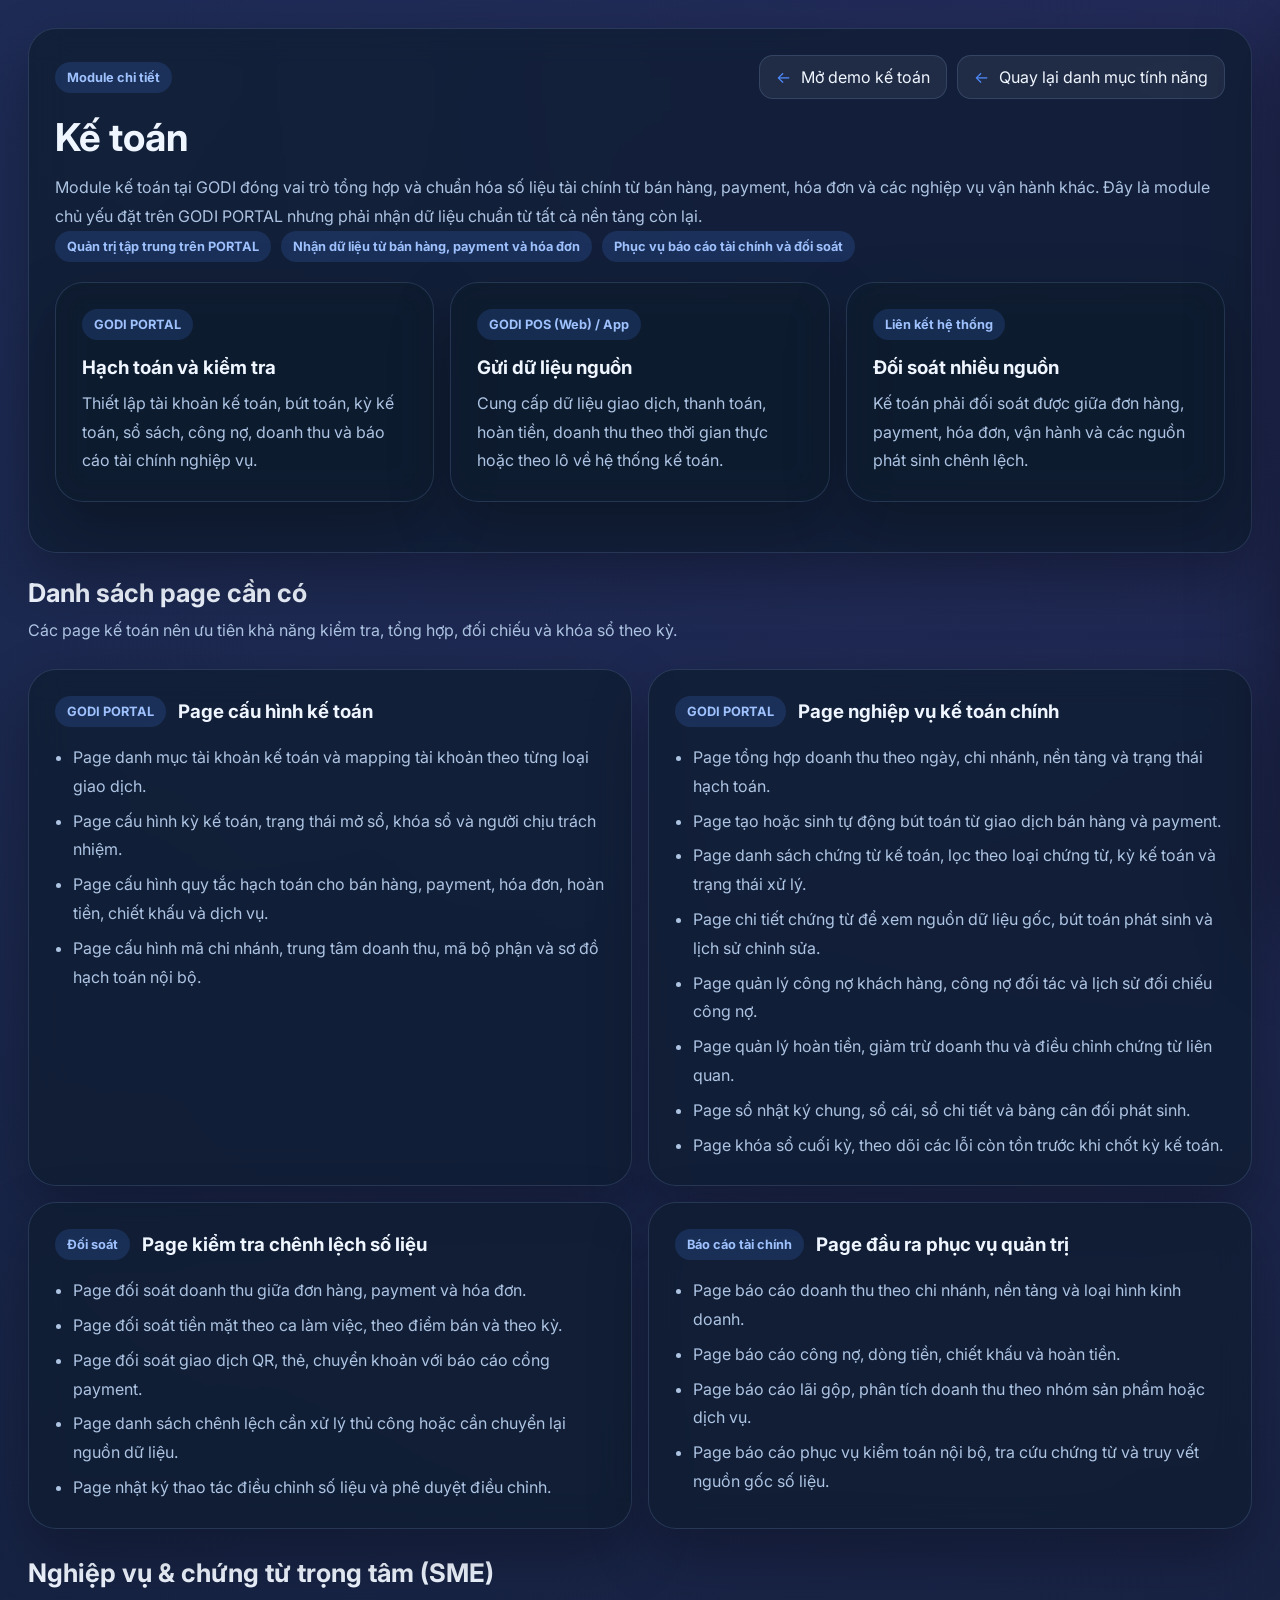
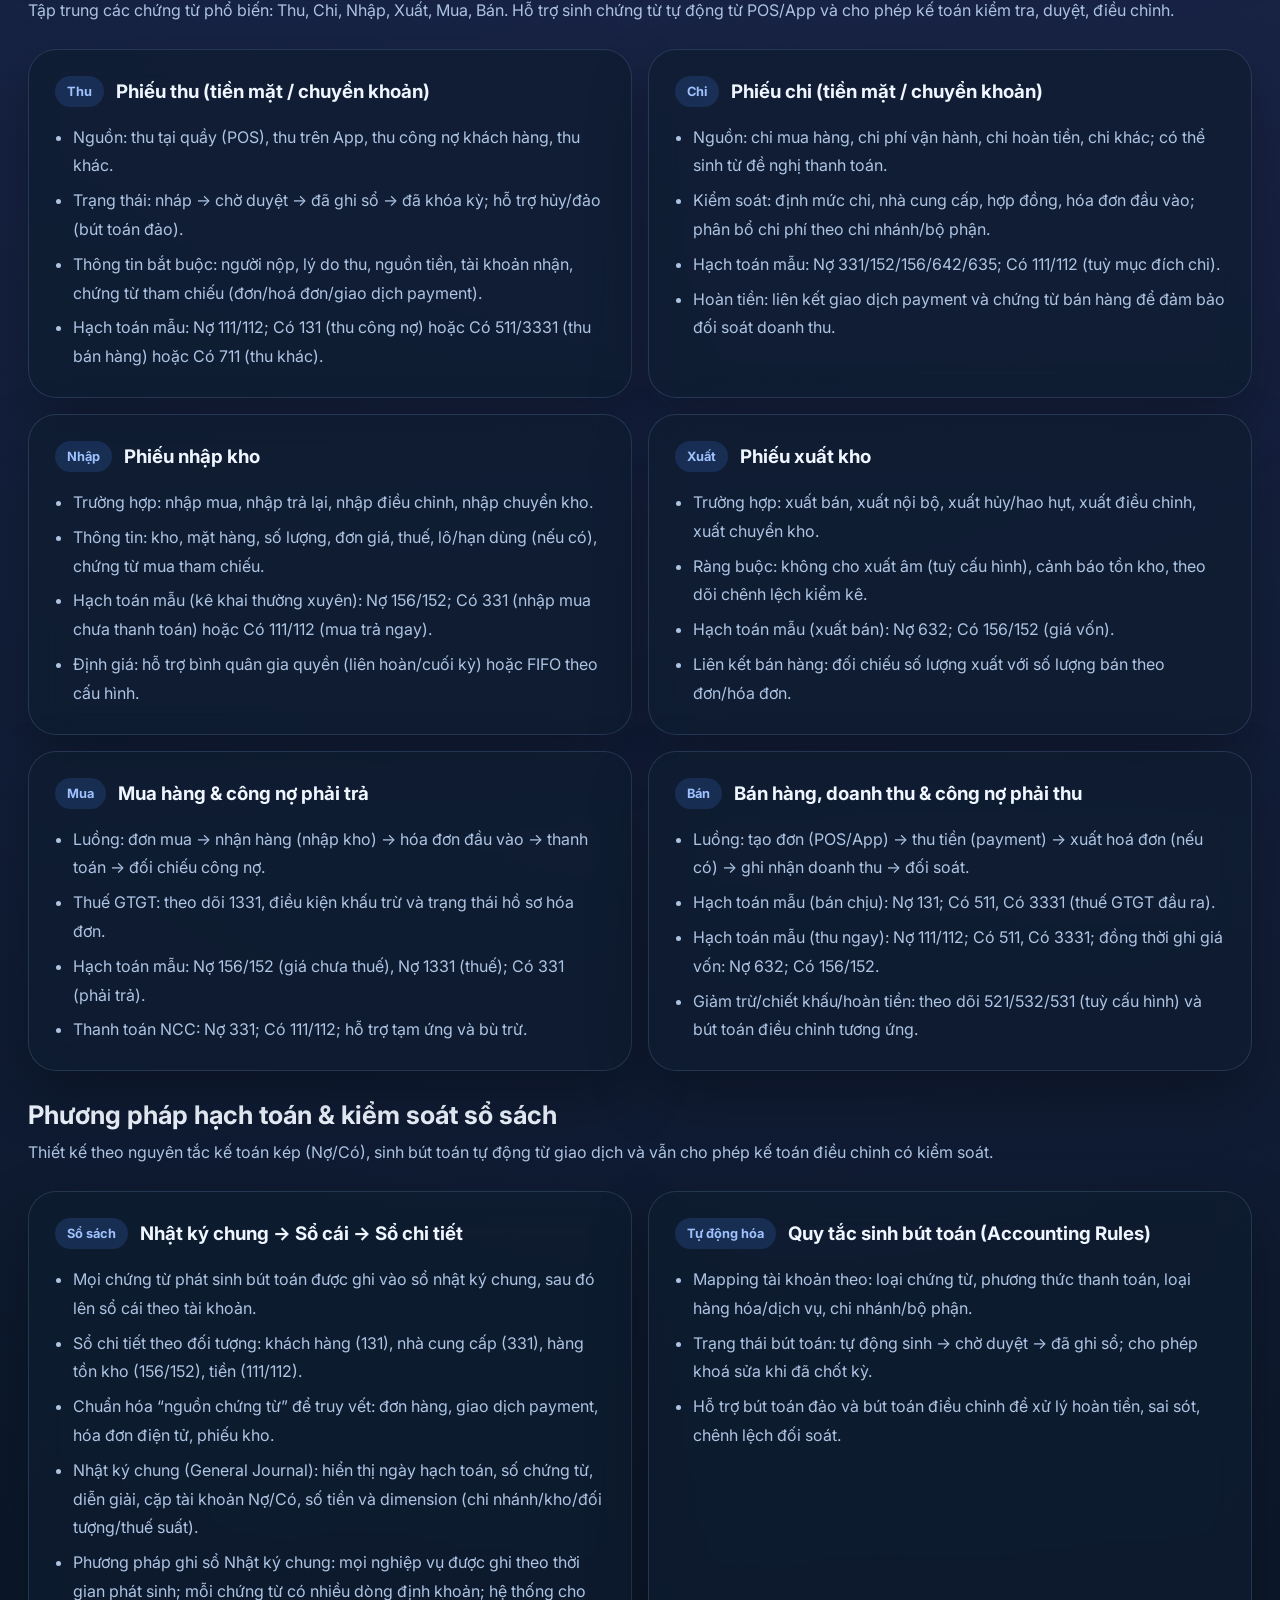
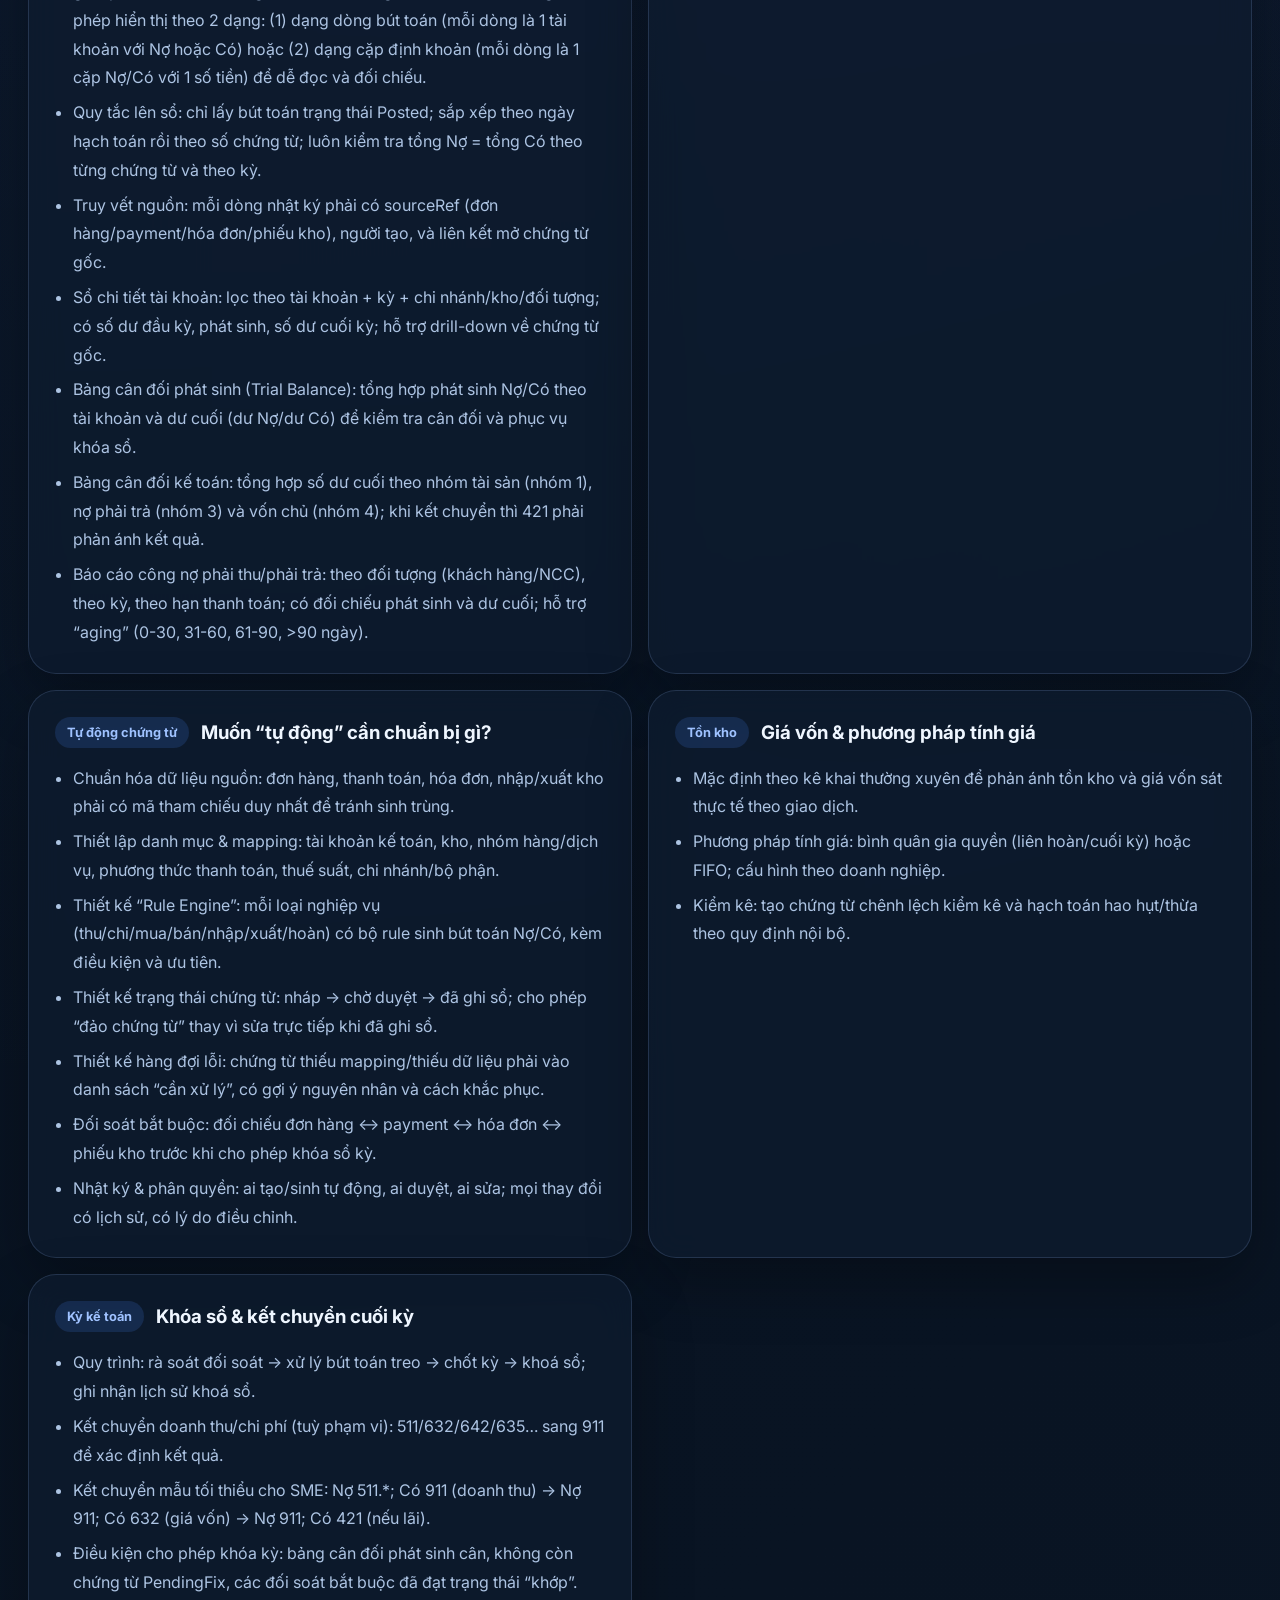
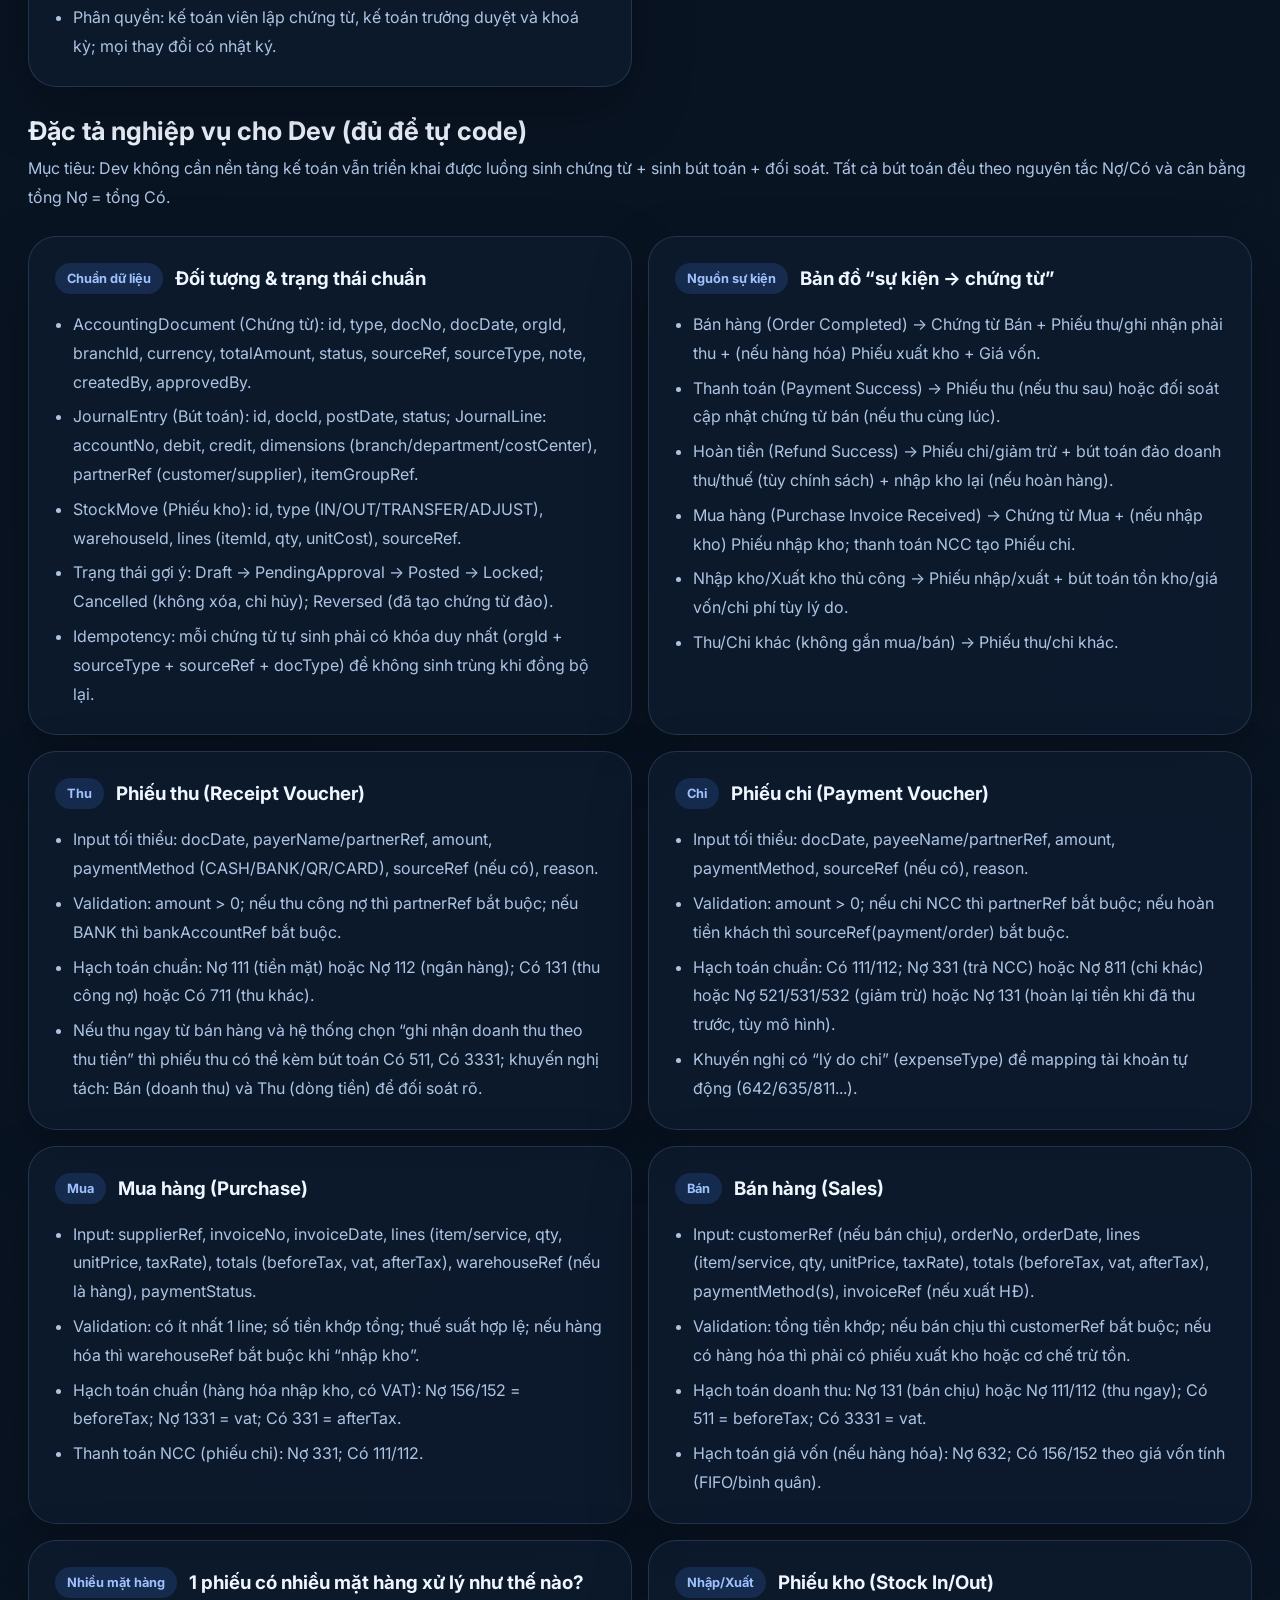
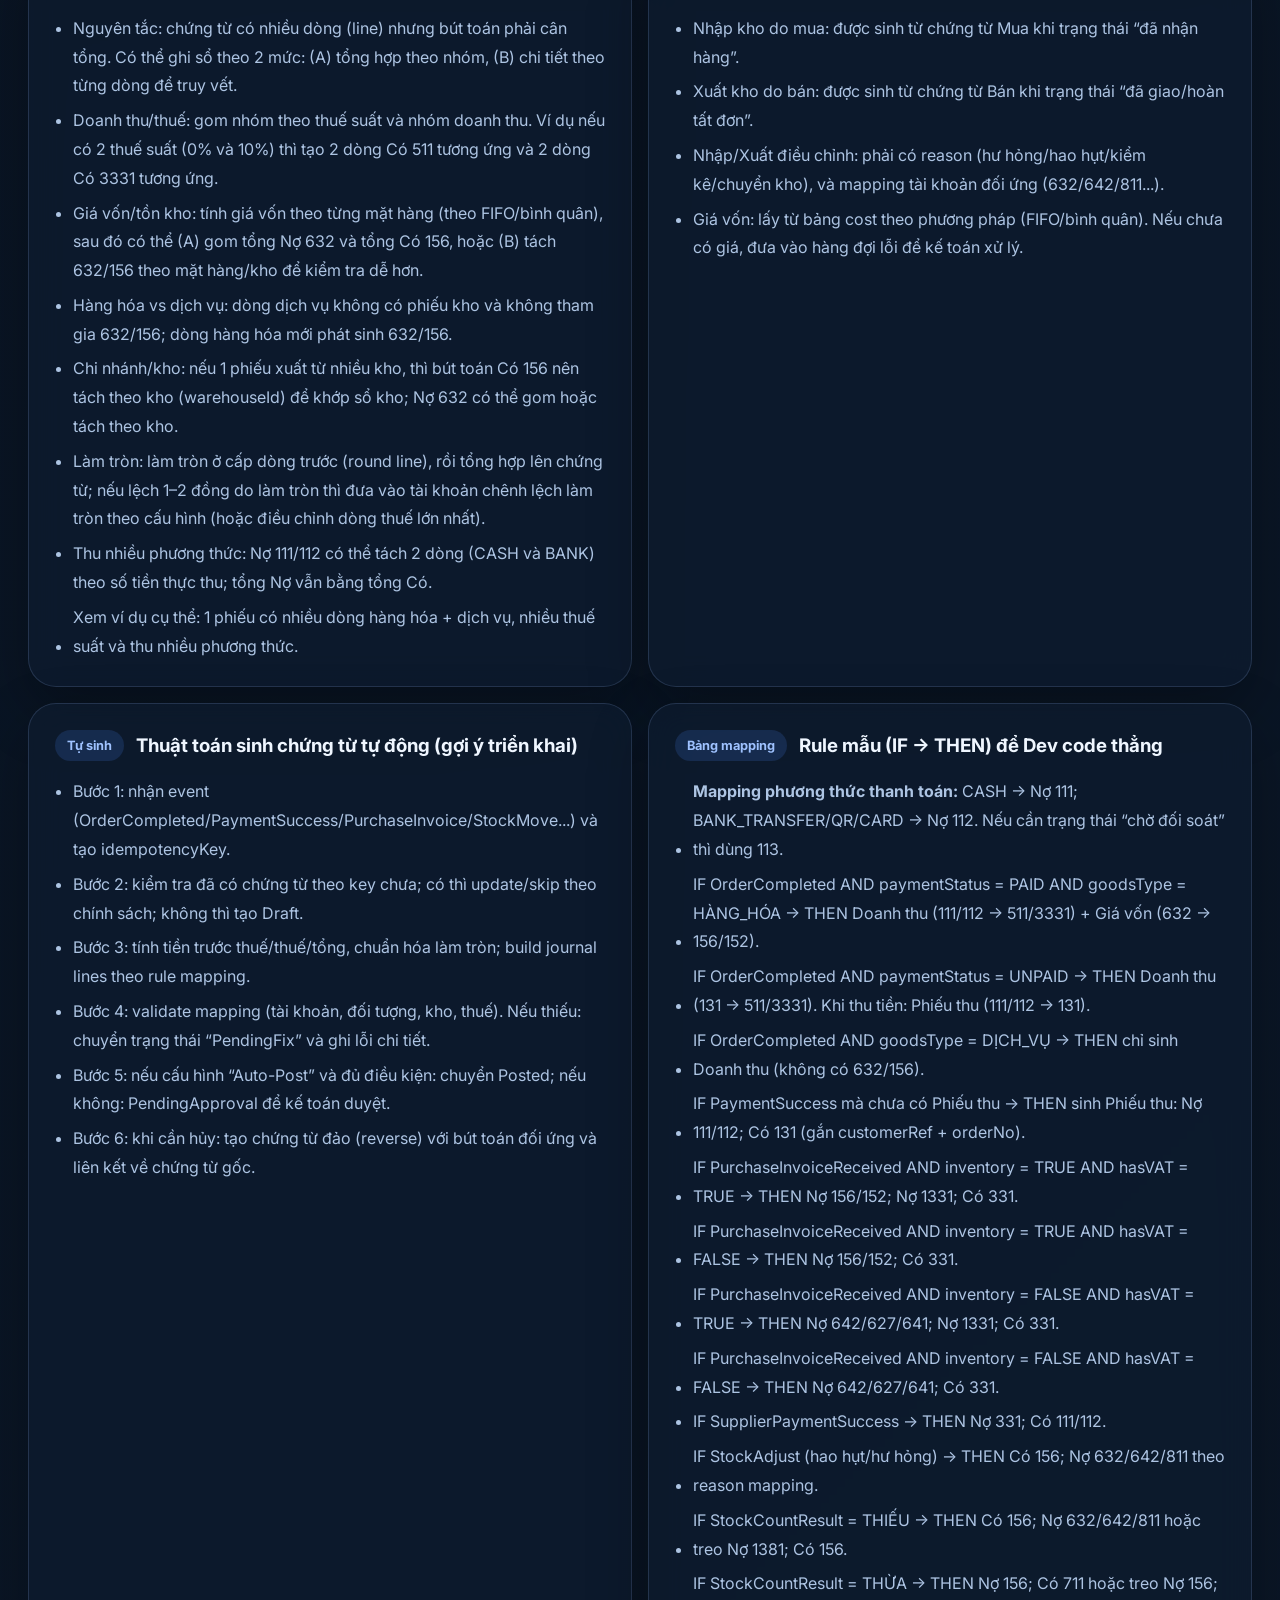
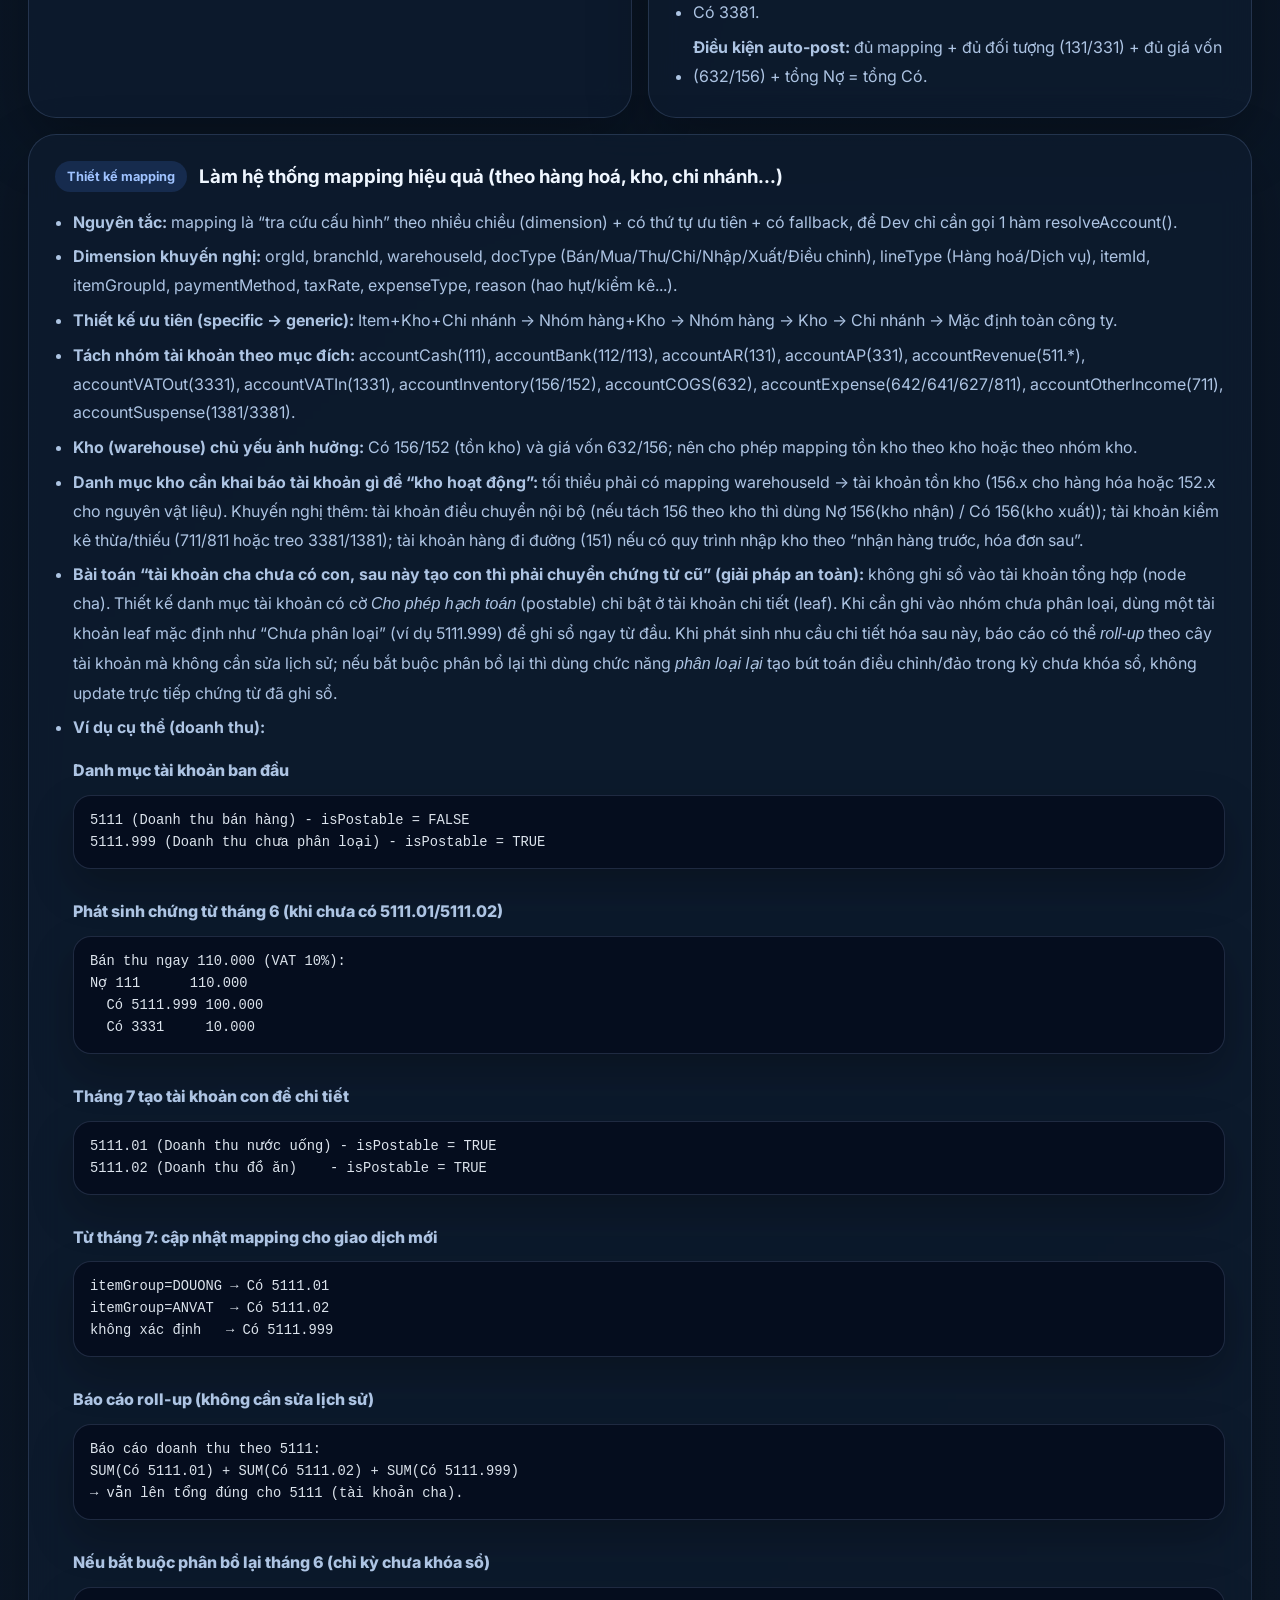
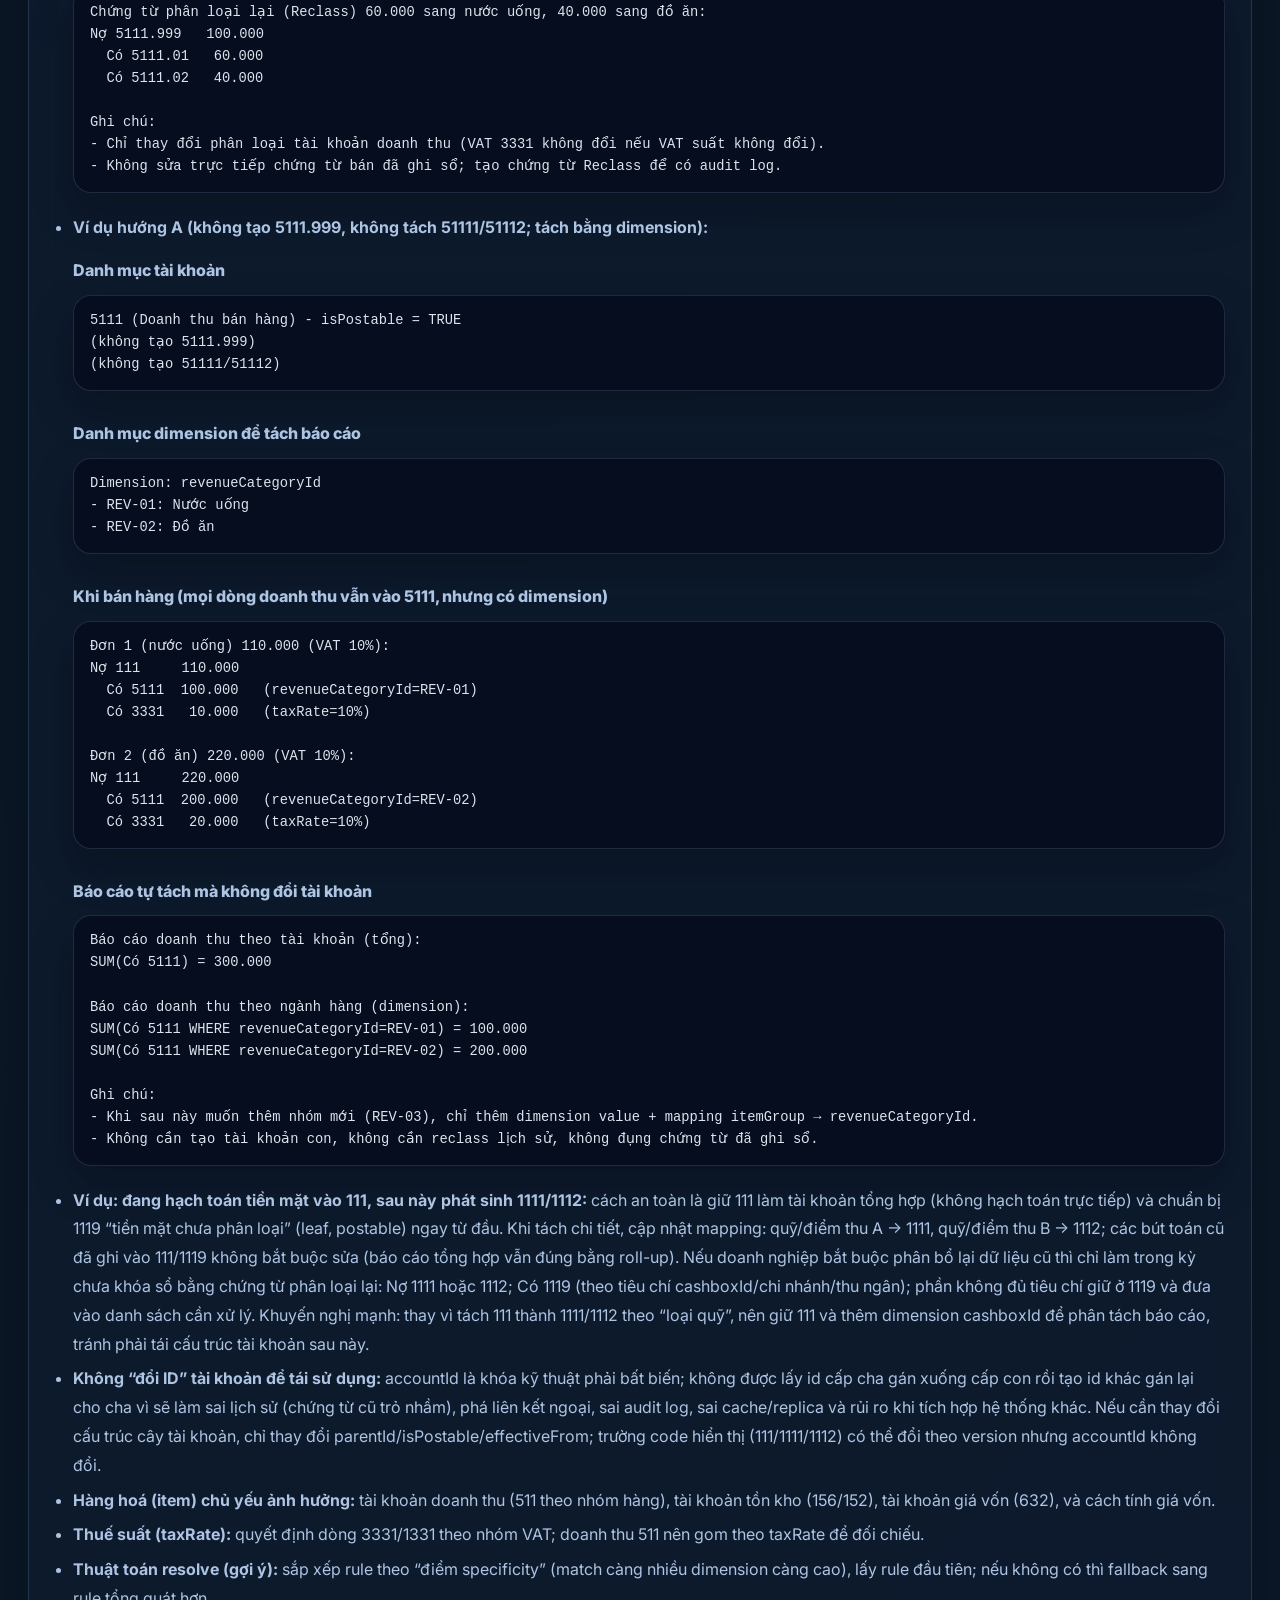
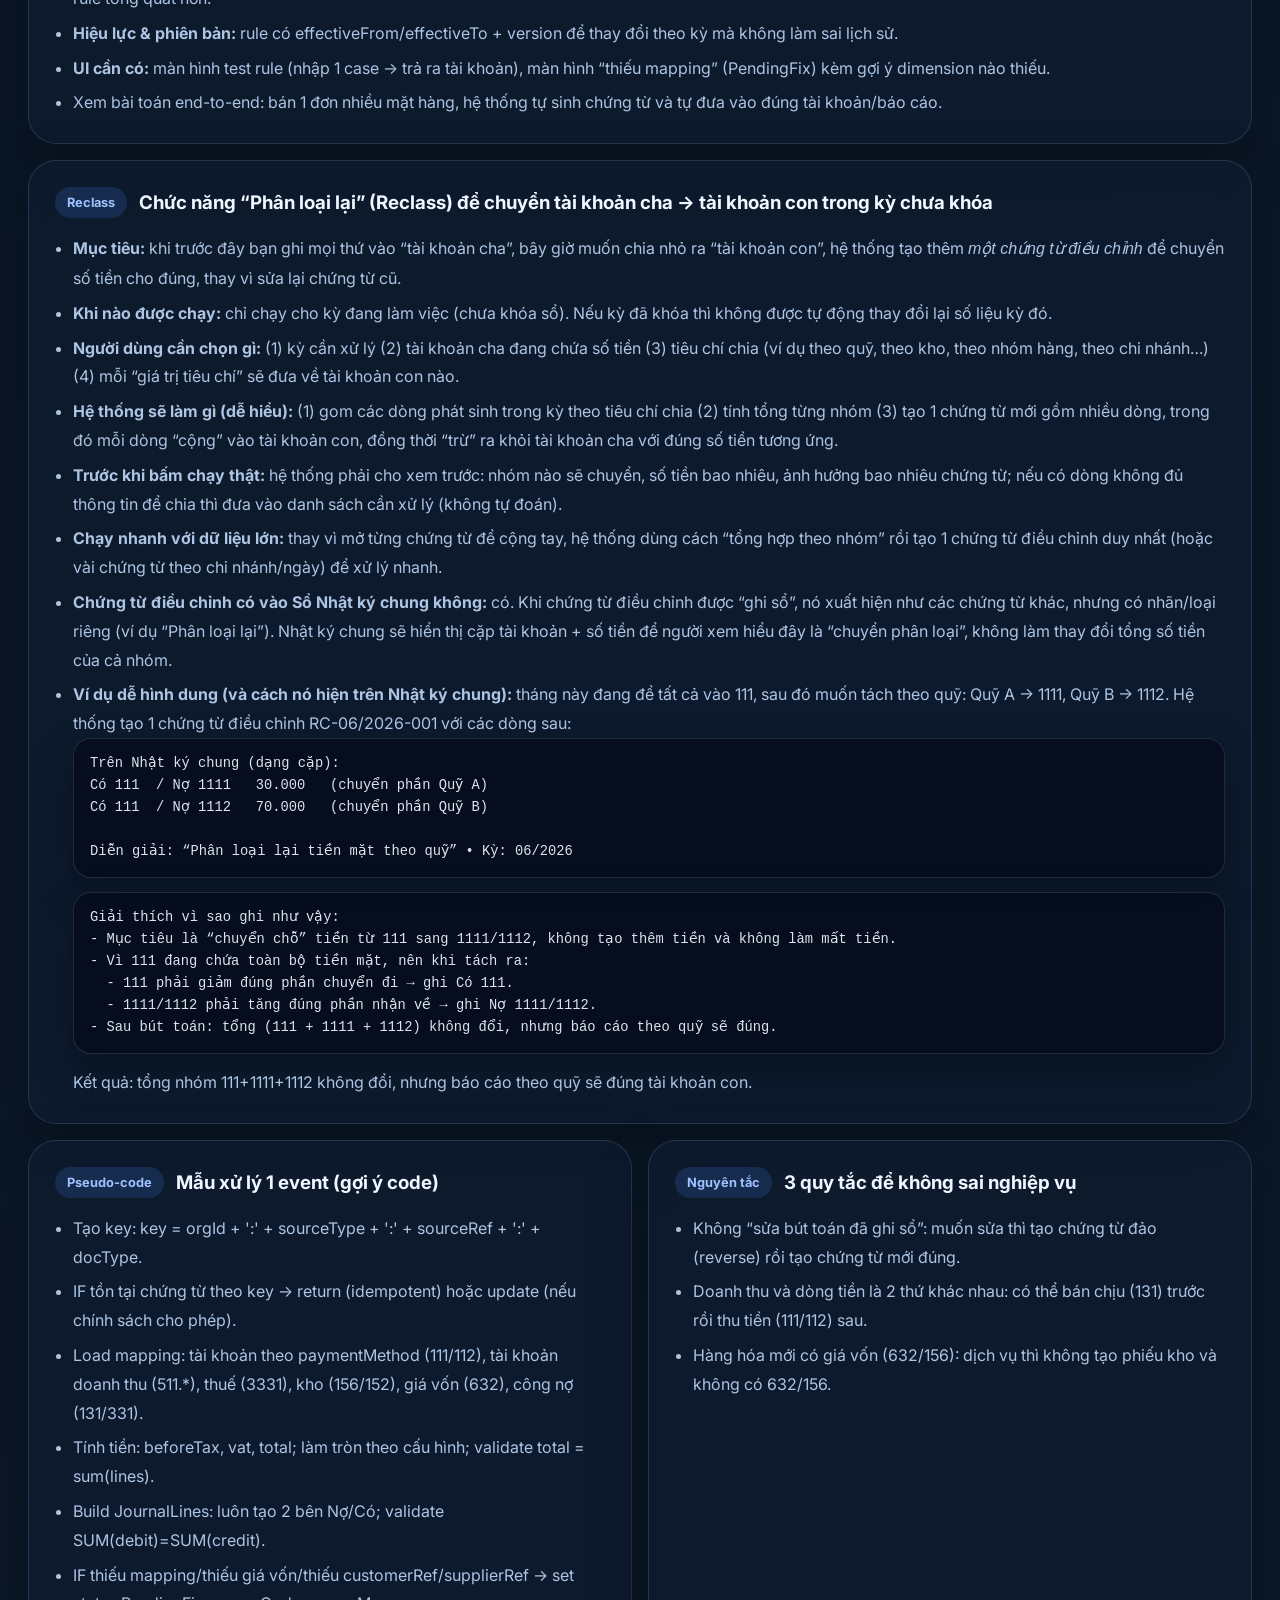
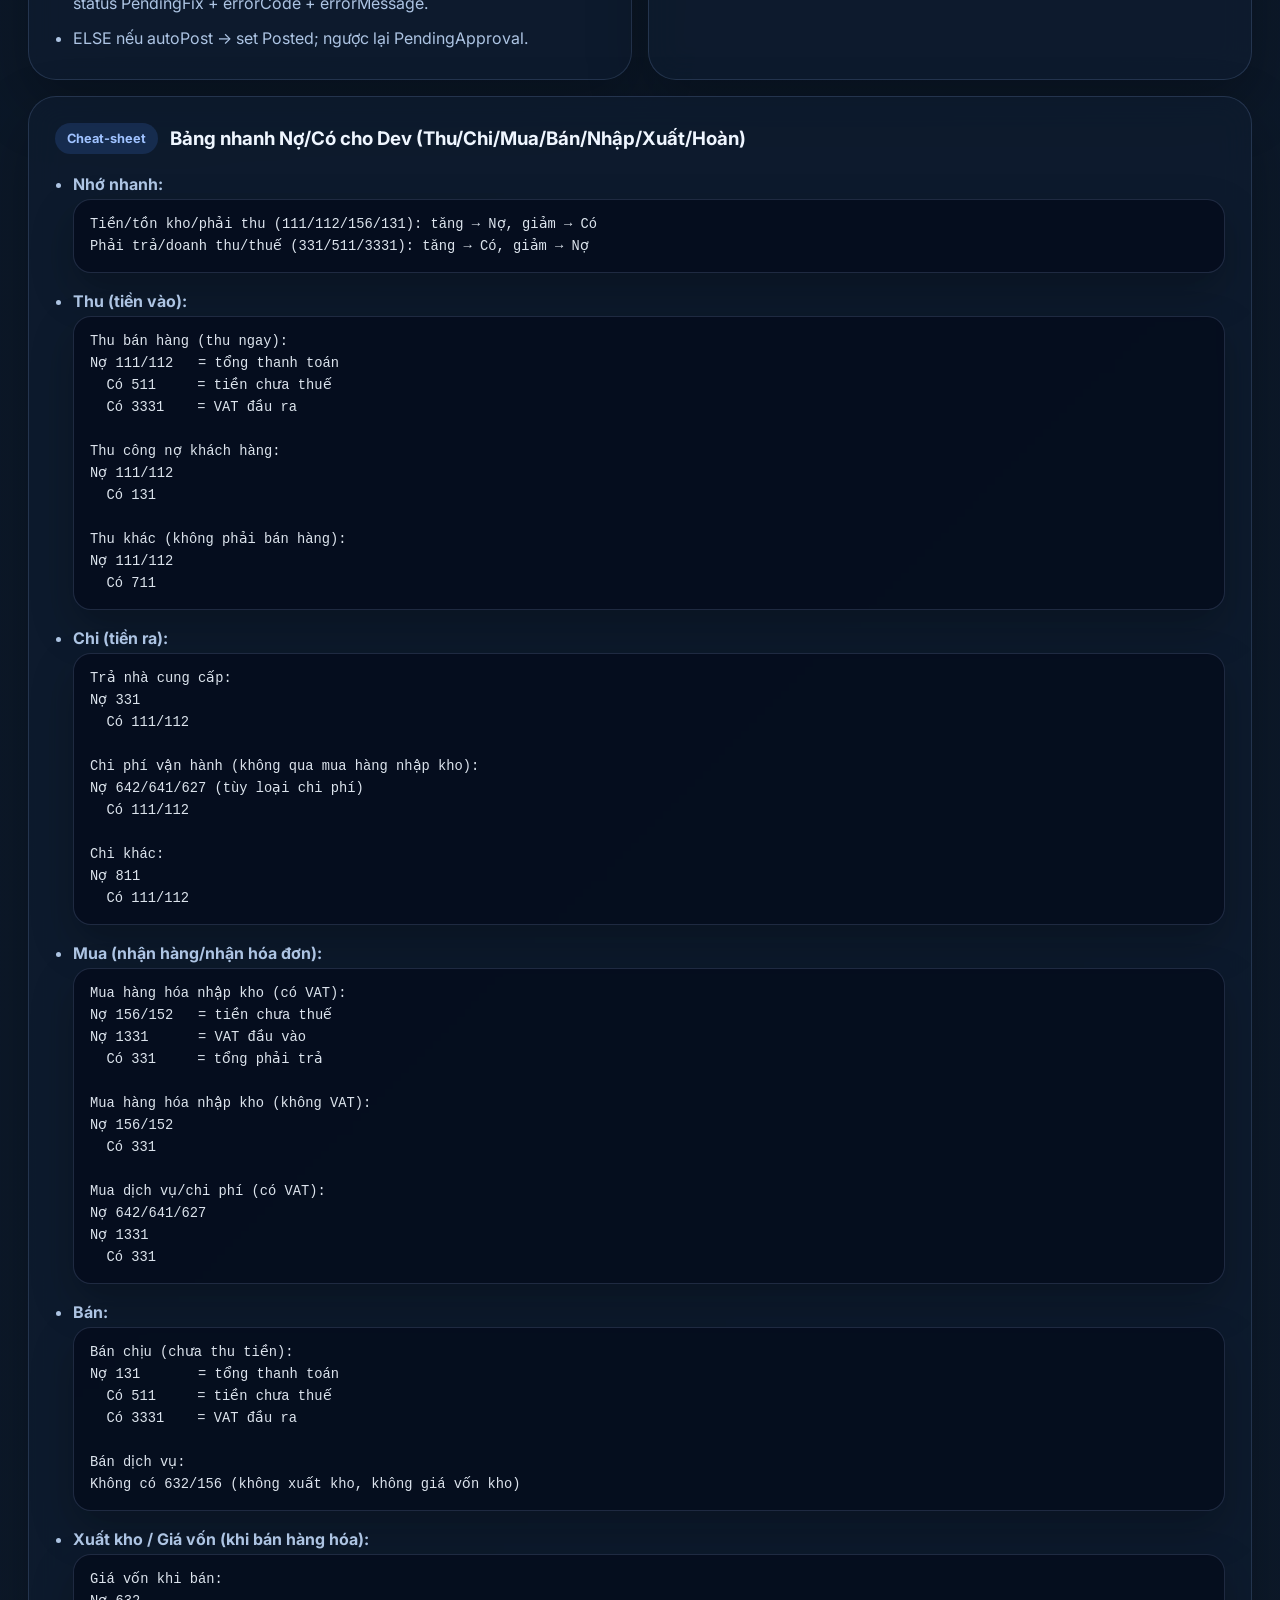
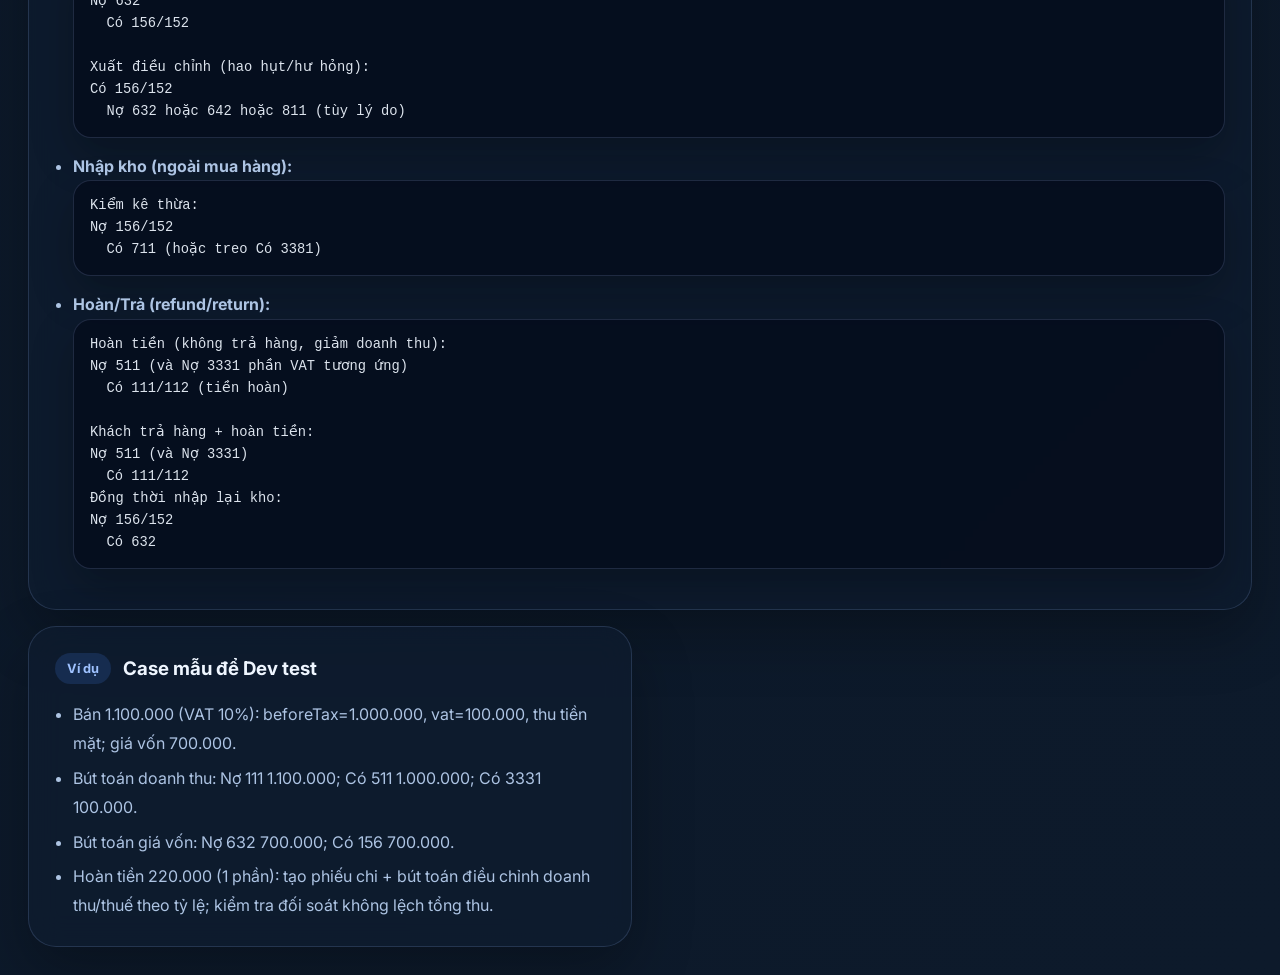
==== commit 07399aa0: "Add files via upload" ====
--- a/features/accounting.html
+++ b/features/accounting.html
@@ -21,7 +21,10 @@
     <section class="detail-page-header">
       <div class="detail-header-top">
         <span class="detail-page-tag">Module chi tiết</span>
-        <a class="back-link" href="../index.html#features">Quay lại danh mục tính năng</a>
+        <div class="header-link-group">
+          <a class="back-link" href="accounting-demo.html">Mở demo kế toán</a>
+          <a class="back-link" href="../index.html#features">Quay lại danh mục tính năng</a>
+        </div>
       </div>
       <h1>Kế toán</h1>
       <p>
@@ -119,6 +122,1093 @@
         </article>
       </div>
     </section>
+
+    <section class="detail-section">
+      <div class="detail-section-heading">
+        <h2>Nghiệp vụ & chứng từ trọng tâm (SME)</h2>
+        <p class="detail-note">Tập trung các chứng từ phổ biến: Thu, Chi, Nhập, Xuất, Mua, Bán. Hỗ trợ sinh chứng từ tự động từ POS/App và cho phép kế toán kiểm tra, duyệt, điều chỉnh.</p>
+      </div>
+
+      <div class="detail-grid">
+        <article class="detail-block">
+          <div class="detail-block-header">
+            <span class="detail-chip">Thu</span>
+            <h3>Phiếu thu (tiền mặt / chuyển khoản)</h3>
+          </div>
+          <ul class="page-list">
+            <li>Nguồn: thu tại quầy (POS), thu trên App, thu công nợ khách hàng, thu khác.</li>
+            <li>Trạng thái: nháp → chờ duyệt → đã ghi sổ → đã khóa kỳ; hỗ trợ hủy/đảo (bút toán đảo).</li>
+            <li>Thông tin bắt buộc: người nộp, lý do thu, nguồn tiền, tài khoản nhận, chứng từ tham chiếu (đơn/hoá đơn/giao dịch payment).</li>
+            <li>Hạch toán mẫu: Nợ 111/112; Có 131 (thu công nợ) hoặc Có 511/3331 (thu bán hàng) hoặc Có 711 (thu khác).</li>
+          </ul>
+        </article>
+
+        <article class="detail-block">
+          <div class="detail-block-header">
+            <span class="detail-chip">Chi</span>
+            <h3>Phiếu chi (tiền mặt / chuyển khoản)</h3>
+          </div>
+          <ul class="page-list">
+            <li>Nguồn: chi mua hàng, chi phí vận hành, chi hoàn tiền, chi khác; có thể sinh từ đề nghị thanh toán.</li>
+            <li>Kiểm soát: định mức chi, nhà cung cấp, hợp đồng, hóa đơn đầu vào; phân bổ chi phí theo chi nhánh/bộ phận.</li>
+            <li>Hạch toán mẫu: Nợ 331/152/156/642/635; Có 111/112 (tuỳ mục đích chi).</li>
+            <li>Hoàn tiền: liên kết giao dịch payment và chứng từ bán hàng để đảm bảo đối soát doanh thu.</li>
+          </ul>
+        </article>
+
+        <article class="detail-block">
+          <div class="detail-block-header">
+            <span class="detail-chip">Nhập</span>
+            <h3>Phiếu nhập kho</h3>
+          </div>
+          <ul class="page-list">
+            <li>Trường hợp: nhập mua, nhập trả lại, nhập điều chỉnh, nhập chuyển kho.</li>
+            <li>Thông tin: kho, mặt hàng, số lượng, đơn giá, thuế, lô/hạn dùng (nếu có), chứng từ mua tham chiếu.</li>
+            <li>Hạch toán mẫu (kê khai thường xuyên): Nợ 156/152; Có 331 (nhập mua chưa thanh toán) hoặc Có 111/112 (mua trả ngay).</li>
+            <li>Định giá: hỗ trợ bình quân gia quyền (liên hoàn/cuối kỳ) hoặc FIFO theo cấu hình.</li>
+          </ul>
+        </article>
+
+        <article class="detail-block">
+          <div class="detail-block-header">
+            <span class="detail-chip">Xuất</span>
+            <h3>Phiếu xuất kho</h3>
+          </div>
+          <ul class="page-list">
+            <li>Trường hợp: xuất bán, xuất nội bộ, xuất hủy/hao hụt, xuất điều chỉnh, xuất chuyển kho.</li>
+            <li>Ràng buộc: không cho xuất âm (tuỳ cấu hình), cảnh báo tồn kho, theo dõi chênh lệch kiểm kê.</li>
+            <li>Hạch toán mẫu (xuất bán): Nợ 632; Có 156/152 (giá vốn).</li>
+            <li>Liên kết bán hàng: đối chiếu số lượng xuất với số lượng bán theo đơn/hóa đơn.</li>
+          </ul>
+        </article>
+
+        <article class="detail-block">
+          <div class="detail-block-header">
+            <span class="detail-chip">Mua</span>
+            <h3>Mua hàng & công nợ phải trả</h3>
+          </div>
+          <ul class="page-list">
+            <li>Luồng: đơn mua → nhận hàng (nhập kho) → hóa đơn đầu vào → thanh toán → đối chiếu công nợ.</li>
+            <li>Thuế GTGT: theo dõi 1331, điều kiện khấu trừ và trạng thái hồ sơ hóa đơn.</li>
+            <li>Hạch toán mẫu: Nợ 156/152 (giá chưa thuế), Nợ 1331 (thuế); Có 331 (phải trả).</li>
+            <li>Thanh toán NCC: Nợ 331; Có 111/112; hỗ trợ tạm ứng và bù trừ.</li>
+          </ul>
+        </article>
+
+        <article class="detail-block">
+          <div class="detail-block-header">
+            <span class="detail-chip">Bán</span>
+            <h3>Bán hàng, doanh thu & công nợ phải thu</h3>
+          </div>
+          <ul class="page-list">
+            <li>Luồng: tạo đơn (POS/App) → thu tiền (payment) → xuất hoá đơn (nếu có) → ghi nhận doanh thu → đối soát.</li>
+            <li>Hạch toán mẫu (bán chịu): Nợ 131; Có 511, Có 3331 (thuế GTGT đầu ra).</li>
+            <li>Hạch toán mẫu (thu ngay): Nợ 111/112; Có 511, Có 3331; đồng thời ghi giá vốn: Nợ 632; Có 156/152.</li>
+            <li>Giảm trừ/chiết khấu/hoàn tiền: theo dõi 521/532/531 (tuỳ cấu hình) và bút toán điều chỉnh tương ứng.</li>
+          </ul>
+        </article>
+      </div>
+    </section>
+
+    <section class="detail-section">
+      <div class="detail-section-heading">
+        <h2>Phương pháp hạch toán & kiểm soát sổ sách</h2>
+        <p class="detail-note">Thiết kế theo nguyên tắc kế toán kép (Nợ/Có), sinh bút toán tự động từ giao dịch và vẫn cho phép kế toán điều chỉnh có kiểm soát.</p>
+      </div>
+
+      <div class="detail-grid">
+        <article class="detail-block">
+          <div class="detail-block-header">
+            <span class="detail-chip">Sổ sách</span>
+            <h3>Nhật ký chung → Sổ cái → Sổ chi tiết</h3>
+          </div>
+          <ul class="page-list">
+            <li>Mọi chứng từ phát sinh bút toán được ghi vào sổ nhật ký chung, sau đó lên sổ cái theo tài khoản.</li>
+            <li>Sổ chi tiết theo đối tượng: khách hàng (131), nhà cung cấp (331), hàng tồn kho (156/152), tiền (111/112).</li>
+            <li>Chuẩn hóa “nguồn chứng từ” để truy vết: đơn hàng, giao dịch payment, hóa đơn điện tử, phiếu kho.</li>
+            <li>Nhật ký chung (General Journal): hiển thị ngày hạch toán, số chứng từ, diễn giải, cặp tài khoản Nợ/Có, số tiền và dimension (chi nhánh/kho/đối tượng/thuế suất).</li>
+            <li>Phương pháp ghi sổ Nhật ký chung: mọi nghiệp vụ được ghi theo thời gian phát sinh; mỗi chứng từ có nhiều dòng định khoản; hệ thống cho phép hiển thị theo 2 dạng: (1) dạng dòng bút toán (mỗi dòng là 1 tài khoản với Nợ hoặc Có) hoặc (2) dạng cặp định khoản (mỗi dòng là 1 cặp Nợ/Có với 1 số tiền) để dễ đọc và đối chiếu.</li>
+            <li>Quy tắc lên sổ: chỉ lấy bút toán trạng thái Posted; sắp xếp theo ngày hạch toán rồi theo số chứng từ; luôn kiểm tra tổng Nợ = tổng Có theo từng chứng từ và theo kỳ.</li>
+            <li>Truy vết nguồn: mỗi dòng nhật ký phải có sourceRef (đơn hàng/payment/hóa đơn/phiếu kho), người tạo, và liên kết mở chứng từ gốc.</li>
+            <li>Sổ chi tiết tài khoản: lọc theo tài khoản + kỳ + chi nhánh/kho/đối tượng; có số dư đầu kỳ, phát sinh, số dư cuối kỳ; hỗ trợ drill-down về chứng từ gốc.</li>
+            <li>Bảng cân đối phát sinh (Trial Balance): tổng hợp phát sinh Nợ/Có theo tài khoản và dư cuối (dư Nợ/dư Có) để kiểm tra cân đối và phục vụ khóa sổ.</li>
+            <li>Bảng cân đối kế toán: tổng hợp số dư cuối theo nhóm tài sản (nhóm 1), nợ phải trả (nhóm 3) và vốn chủ (nhóm 4); khi kết chuyển thì 421 phải phản ánh kết quả.</li>
+            <li>Báo cáo công nợ phải thu/phải trả: theo đối tượng (khách hàng/NCC), theo kỳ, theo hạn thanh toán; có đối chiếu phát sinh và dư cuối; hỗ trợ “aging” (0-30, 31-60, 61-90, &gt;90 ngày).</li>
+          </ul>
+        </article>
+
+        <article class="detail-block">
+          <div class="detail-block-header">
+            <span class="detail-chip">Tự động hóa</span>
+            <h3>Quy tắc sinh bút toán (Accounting Rules)</h3>
+          </div>
+          <ul class="page-list">
+            <li>Mapping tài khoản theo: loại chứng từ, phương thức thanh toán, loại hàng hóa/dịch vụ, chi nhánh/bộ phận.</li>
+            <li>Trạng thái bút toán: tự động sinh → chờ duyệt → đã ghi sổ; cho phép khoá sửa khi đã chốt kỳ.</li>
+            <li>Hỗ trợ bút toán đảo và bút toán điều chỉnh để xử lý hoàn tiền, sai sót, chênh lệch đối soát.</li>
+          </ul>
+        </article>
+
+        <article class="detail-block">
+          <div class="detail-block-header">
+            <span class="detail-chip">Tự động chứng từ</span>
+            <h3>Muốn “tự động” cần chuẩn bị gì?</h3>
+          </div>
+          <ul class="page-list">
+            <li>Chuẩn hóa dữ liệu nguồn: đơn hàng, thanh toán, hóa đơn, nhập/xuất kho phải có mã tham chiếu duy nhất để tránh sinh trùng.</li>
+            <li>Thiết lập danh mục & mapping: tài khoản kế toán, kho, nhóm hàng/dịch vụ, phương thức thanh toán, thuế suất, chi nhánh/bộ phận.</li>
+            <li>Thiết kế “Rule Engine”: mỗi loại nghiệp vụ (thu/chi/mua/bán/nhập/xuất/hoàn) có bộ rule sinh bút toán Nợ/Có, kèm điều kiện và ưu tiên.</li>
+            <li>Thiết kế trạng thái chứng từ: nháp → chờ duyệt → đã ghi sổ; cho phép “đảo chứng từ” thay vì sửa trực tiếp khi đã ghi sổ.</li>
+            <li>Thiết kế hàng đợi lỗi: chứng từ thiếu mapping/thiếu dữ liệu phải vào danh sách “cần xử lý”, có gợi ý nguyên nhân và cách khắc phục.</li>
+            <li>Đối soát bắt buộc: đối chiếu đơn hàng ↔ payment ↔ hóa đơn ↔ phiếu kho trước khi cho phép khóa sổ kỳ.</li>
+            <li>Nhật ký & phân quyền: ai tạo/sinh tự động, ai duyệt, ai sửa; mọi thay đổi có lịch sử, có lý do điều chỉnh.</li>
+          </ul>
+        </article>
+
+        <article class="detail-block">
+          <div class="detail-block-header">
+            <span class="detail-chip">Tồn kho</span>
+            <h3>Giá vốn & phương pháp tính giá</h3>
+          </div>
+          <ul class="page-list">
+            <li>Mặc định theo kê khai thường xuyên để phản ánh tồn kho và giá vốn sát thực tế theo giao dịch.</li>
+            <li>Phương pháp tính giá: bình quân gia quyền (liên hoàn/cuối kỳ) hoặc FIFO; cấu hình theo doanh nghiệp.</li>
+            <li>Kiểm kê: tạo chứng từ chênh lệch kiểm kê và hạch toán hao hụt/thừa theo quy định nội bộ.</li>
+          </ul>
+        </article>
+
+        <article class="detail-block">
+          <div class="detail-block-header">
+            <span class="detail-chip">Kỳ kế toán</span>
+            <h3>Khóa sổ & kết chuyển cuối kỳ</h3>
+          </div>
+          <ul class="page-list">
+            <li>Quy trình: rà soát đối soát → xử lý bút toán treo → chốt kỳ → khoá sổ; ghi nhận lịch sử khoá sổ.</li>
+            <li>Kết chuyển doanh thu/chi phí (tuỳ phạm vi): 511/632/642/635… sang 911 để xác định kết quả.</li>
+            <li>Kết chuyển mẫu tối thiểu cho SME: Nợ 511.*; Có 911 (doanh thu) → Nợ 911; Có 632 (giá vốn) → Nợ 911; Có 421 (nếu lãi).</li>
+            <li>Điều kiện cho phép khóa kỳ: bảng cân đối phát sinh cân, không còn chứng từ PendingFix, các đối soát bắt buộc đã đạt trạng thái “khớp”.</li>
+            <li>Phân quyền: kế toán viên lập chứng từ, kế toán trưởng duyệt và khoá kỳ; mọi thay đổi có nhật ký.</li>
+          </ul>
+        </article>
+      </div>
+    </section>
+
+    <section class="detail-section">
+      <div class="detail-section-heading">
+        <h2>Đặc tả nghiệp vụ cho Dev (đủ để tự code)</h2>
+        <p class="detail-note">Mục tiêu: Dev không cần nền tảng kế toán vẫn triển khai được luồng sinh chứng từ + sinh bút toán + đối soát. Tất cả bút toán đều theo nguyên tắc Nợ/Có và cân bằng tổng Nợ = tổng Có.</p>
+      </div>
+
+      <div class="detail-grid">
+        <article class="detail-block">
+          <div class="detail-block-header">
+            <span class="detail-chip">Chuẩn dữ liệu</span>
+            <h3>Đối tượng & trạng thái chuẩn</h3>
+          </div>
+          <ul class="page-list">
+            <li>AccountingDocument (Chứng từ): id, type, docNo, docDate, orgId, branchId, currency, totalAmount, status, sourceRef, sourceType, note, createdBy, approvedBy.</li>
+            <li>JournalEntry (Bút toán): id, docId, postDate, status; JournalLine: accountNo, debit, credit, dimensions (branch/department/costCenter), partnerRef (customer/supplier), itemGroupRef.</li>
+            <li>StockMove (Phiếu kho): id, type (IN/OUT/TRANSFER/ADJUST), warehouseId, lines (itemId, qty, unitCost), sourceRef.</li>
+            <li>Trạng thái gợi ý: Draft → PendingApproval → Posted → Locked; Cancelled (không xóa, chỉ hủy); Reversed (đã tạo chứng từ đảo).</li>
+            <li>Idempotency: mỗi chứng từ tự sinh phải có khóa duy nhất (orgId + sourceType + sourceRef + docType) để không sinh trùng khi đồng bộ lại.</li>
+          </ul>
+        </article>
+
+        <article class="detail-block">
+          <div class="detail-block-header">
+            <span class="detail-chip">Nguồn sự kiện</span>
+            <h3>Bản đồ “sự kiện → chứng từ”</h3>
+          </div>
+          <ul class="page-list">
+            <li>Bán hàng (Order Completed) → Chứng từ Bán + Phiếu thu/ghi nhận phải thu + (nếu hàng hóa) Phiếu xuất kho + Giá vốn.</li>
+            <li>Thanh toán (Payment Success) → Phiếu thu (nếu thu sau) hoặc đối soát cập nhật chứng từ bán (nếu thu cùng lúc).</li>
+            <li>Hoàn tiền (Refund Success) → Phiếu chi/giảm trừ + bút toán đảo doanh thu/thuế (tùy chính sách) + nhập kho lại (nếu hoàn hàng).</li>
+            <li>Mua hàng (Purchase Invoice Received) → Chứng từ Mua + (nếu nhập kho) Phiếu nhập kho; thanh toán NCC tạo Phiếu chi.</li>
+            <li>Nhập kho/Xuất kho thủ công → Phiếu nhập/xuất + bút toán tồn kho/giá vốn/chi phí tùy lý do.</li>
+            <li>Thu/Chi khác (không gắn mua/bán) → Phiếu thu/chi khác.</li>
+          </ul>
+        </article>
+
+        <article class="detail-block">
+          <div class="detail-block-header">
+            <span class="detail-chip">Thu</span>
+            <h3>Phiếu thu (Receipt Voucher)</h3>
+          </div>
+          <ul class="page-list">
+            <li>Input tối thiểu: docDate, payerName/partnerRef, amount, paymentMethod (CASH/BANK/QR/CARD), sourceRef (nếu có), reason.</li>
+            <li>Validation: amount &gt; 0; nếu thu công nợ thì partnerRef bắt buộc; nếu BANK thì bankAccountRef bắt buộc.</li>
+            <li>Hạch toán chuẩn: Nợ 111 (tiền mặt) hoặc Nợ 112 (ngân hàng); Có 131 (thu công nợ) hoặc Có 711 (thu khác).</li>
+            <li>Nếu thu ngay từ bán hàng và hệ thống chọn “ghi nhận doanh thu theo thu tiền” thì phiếu thu có thể kèm bút toán Có 511, Có 3331; khuyến nghị tách: Bán (doanh thu) và Thu (dòng tiền) để đối soát rõ.</li>
+          </ul>
+        </article>
+
+        <article class="detail-block">
+          <div class="detail-block-header">
+            <span class="detail-chip">Chi</span>
+            <h3>Phiếu chi (Payment Voucher)</h3>
+          </div>
+          <ul class="page-list">
+            <li>Input tối thiểu: docDate, payeeName/partnerRef, amount, paymentMethod, sourceRef (nếu có), reason.</li>
+            <li>Validation: amount &gt; 0; nếu chi NCC thì partnerRef bắt buộc; nếu hoàn tiền khách thì sourceRef(payment/order) bắt buộc.</li>
+            <li>Hạch toán chuẩn: Có 111/112; Nợ 331 (trả NCC) hoặc Nợ 811 (chi khác) hoặc Nợ 521/531/532 (giảm trừ) hoặc Nợ 131 (hoàn lại tiền khi đã thu trước, tùy mô hình).</li>
+            <li>Khuyến nghị có “lý do chi” (expenseType) để mapping tài khoản tự động (642/635/811...).</li>
+          </ul>
+        </article>
+
+        <article class="detail-block">
+          <div class="detail-block-header">
+            <span class="detail-chip">Mua</span>
+            <h3>Mua hàng (Purchase)</h3>
+          </div>
+          <ul class="page-list">
+            <li>Input: supplierRef, invoiceNo, invoiceDate, lines (item/service, qty, unitPrice, taxRate), totals (beforeTax, vat, afterTax), warehouseRef (nếu là hàng), paymentStatus.</li>
+            <li>Validation: có ít nhất 1 line; số tiền khớp tổng; thuế suất hợp lệ; nếu hàng hóa thì warehouseRef bắt buộc khi “nhập kho”.</li>
+            <li>Hạch toán chuẩn (hàng hóa nhập kho, có VAT): Nợ 156/152 = beforeTax; Nợ 1331 = vat; Có 331 = afterTax.</li>
+            <li>Thanh toán NCC (phiếu chi): Nợ 331; Có 111/112.</li>
+          </ul>
+        </article>
+
+        <article class="detail-block">
+          <div class="detail-block-header">
+            <span class="detail-chip">Bán</span>
+            <h3>Bán hàng (Sales)</h3>
+          </div>
+          <ul class="page-list">
+            <li>Input: customerRef (nếu bán chịu), orderNo, orderDate, lines (item/service, qty, unitPrice, taxRate), totals (beforeTax, vat, afterTax), paymentMethod(s), invoiceRef (nếu xuất HĐ).</li>
+            <li>Validation: tổng tiền khớp; nếu bán chịu thì customerRef bắt buộc; nếu có hàng hóa thì phải có phiếu xuất kho hoặc cơ chế trừ tồn.</li>
+            <li>Hạch toán doanh thu: Nợ 131 (bán chịu) hoặc Nợ 111/112 (thu ngay); Có 511 = beforeTax; Có 3331 = vat.</li>
+            <li>Hạch toán giá vốn (nếu hàng hóa): Nợ 632; Có 156/152 theo giá vốn tính (FIFO/bình quân).</li>
+          </ul>
+        </article>
+
+        <article class="detail-block">
+          <div class="detail-block-header">
+            <span class="detail-chip">Nhiều mặt hàng</span>
+            <h3>1 phiếu có nhiều mặt hàng xử lý như thế nào?</h3>
+          </div>
+          <ul class="page-list">
+            <li>Nguyên tắc: chứng từ có nhiều dòng (line) nhưng bút toán phải cân tổng. Có thể ghi sổ theo 2 mức: (A) tổng hợp theo nhóm, (B) chi tiết theo từng dòng để truy vết.</li>
+            <li>Doanh thu/thuế: gom nhóm theo thuế suất và nhóm doanh thu. Ví dụ nếu có 2 thuế suất (0% và 10%) thì tạo 2 dòng Có 511 tương ứng và 2 dòng Có 3331 tương ứng.</li>
+            <li>Giá vốn/tồn kho: tính giá vốn theo từng mặt hàng (theo FIFO/bình quân), sau đó có thể (A) gom tổng Nợ 632 và tổng Có 156, hoặc (B) tách 632/156 theo mặt hàng/kho để kiểm tra dễ hơn.</li>
+            <li>Hàng hóa vs dịch vụ: dòng dịch vụ không có phiếu kho và không tham gia 632/156; dòng hàng hóa mới phát sinh 632/156.</li>
+            <li>Chi nhánh/kho: nếu 1 phiếu xuất từ nhiều kho, thì bút toán Có 156 nên tách theo kho (warehouseId) để khớp sổ kho; Nợ 632 có thể gom hoặc tách theo kho.</li>
+            <li>Làm tròn: làm tròn ở cấp dòng trước (round line), rồi tổng hợp lên chứng từ; nếu lệch 1–2 đồng do làm tròn thì đưa vào tài khoản chênh lệch làm tròn theo cấu hình (hoặc điều chỉnh dòng thuế lớn nhất).</li>
+            <li>Thu nhiều phương thức: Nợ 111/112 có thể tách 2 dòng (CASH và BANK) theo số tiền thực thu; tổng Nợ vẫn bằng tổng Có.</li>
+            <li>
+              <button class="rule-trigger" type="button" data-rule="multi-lines" data-rule-title="Ví dụ: 1 phiếu nhiều mặt hàng (nhiều VAT, nhiều phương thức, nhiều kho)">
+                Xem ví dụ cụ thể: 1 phiếu có nhiều dòng hàng hóa + dịch vụ, nhiều thuế suất và thu nhiều phương thức.
+              </button>
+            </li>
+          </ul>
+        </article>
+
+        <article class="detail-block">
+          <div class="detail-block-header">
+            <span class="detail-chip">Nhập/Xuất</span>
+            <h3>Phiếu kho (Stock In/Out)</h3>
+          </div>
+          <ul class="page-list">
+            <li>Nhập kho do mua: được sinh từ chứng từ Mua khi trạng thái “đã nhận hàng”.</li>
+            <li>Xuất kho do bán: được sinh từ chứng từ Bán khi trạng thái “đã giao/hoàn tất đơn”.</li>
+            <li>Nhập/Xuất điều chỉnh: phải có reason (hư hỏng/hao hụt/kiểm kê/chuyển kho), và mapping tài khoản đối ứng (632/642/811...).</li>
+            <li>Giá vốn: lấy từ bảng cost theo phương pháp (FIFO/bình quân). Nếu chưa có giá, đưa vào hàng đợi lỗi để kế toán xử lý.</li>
+          </ul>
+        </article>
+
+        <article class="detail-block">
+          <div class="detail-block-header">
+            <span class="detail-chip">Tự sinh</span>
+            <h3>Thuật toán sinh chứng từ tự động (gợi ý triển khai)</h3>
+          </div>
+          <ul class="page-list">
+            <li>Bước 1: nhận event (OrderCompleted/PaymentSuccess/PurchaseInvoice/StockMove...) và tạo idempotencyKey.</li>
+            <li>Bước 2: kiểm tra đã có chứng từ theo key chưa; có thì update/skip theo chính sách; không thì tạo Draft.</li>
+            <li>Bước 3: tính tiền trước thuế/thuế/tổng, chuẩn hóa làm tròn; build journal lines theo rule mapping.</li>
+            <li>Bước 4: validate mapping (tài khoản, đối tượng, kho, thuế). Nếu thiếu: chuyển trạng thái “PendingFix” và ghi lỗi chi tiết.</li>
+            <li>Bước 5: nếu cấu hình “Auto-Post” và đủ điều kiện: chuyển Posted; nếu không: PendingApproval để kế toán duyệt.</li>
+            <li>Bước 6: khi cần hủy: tạo chứng từ đảo (reverse) với bút toán đối ứng và liên kết về chứng từ gốc.</li>
+          </ul>
+        </article>
+
+        <article class="detail-block">
+          <div class="detail-block-header">
+            <span class="detail-chip">Bảng mapping</span>
+            <h3>Rule mẫu (IF → THEN) để Dev code thẳng</h3>
+          </div>
+          <ul class="page-list">
+            <li>
+              <button class="rule-trigger" type="button" data-rule="pay-method-map" data-rule-title="Mapping phương thức thanh toán (Cash/Bank/QR/Card)">
+                <strong>Mapping phương thức thanh toán:</strong> CASH → Nợ 111; BANK_TRANSFER/QR/CARD → Nợ 112. Nếu cần trạng thái “chờ đối soát” thì dùng 113.
+              </button>
+            </li>
+            <li>
+              <button class="rule-trigger" type="button" data-rule="sale-paid-goods" data-rule-title="Bán hàng thu ngay (Hàng hóa)">
+                IF OrderCompleted AND paymentStatus = PAID AND goodsType = HÀNG_HÓA → THEN Doanh thu (111/112 → 511/3331) + Giá vốn (632 → 156/152).
+              </button>
+            </li>
+            <li>
+              <button class="rule-trigger" type="button" data-rule="sale-unpaid-ar" data-rule-title="Bán chịu (Công nợ phải thu)">
+                IF OrderCompleted AND paymentStatus = UNPAID → THEN Doanh thu (131 → 511/3331). Khi thu tiền: Phiếu thu (111/112 → 131).
+              </button>
+            </li>
+            <li>
+              <button class="rule-trigger" type="button" data-rule="sale-service" data-rule-title="Bán dịch vụ (không giá vốn)">
+                IF OrderCompleted AND goodsType = DỊCH_VỤ → THEN chỉ sinh Doanh thu (không có 632/156).
+              </button>
+            </li>
+            <li>
+              <button class="rule-trigger" type="button" data-rule="payment-success-receipt" data-rule-title="PaymentSuccess → sinh Phiếu thu (thu sau)">
+                IF PaymentSuccess mà chưa có Phiếu thu → THEN sinh Phiếu thu: Nợ 111/112; Có 131 (gắn customerRef + orderNo).
+              </button>
+            </li>
+            <li>
+              <button class="rule-trigger" type="button" data-rule="purchase-inv-vat" data-rule-title="Mua hàng nhập kho (có VAT)">
+                IF PurchaseInvoiceReceived AND inventory = TRUE AND hasVAT = TRUE → THEN Nợ 156/152; Nợ 1331; Có 331.
+              </button>
+            </li>
+            <li>
+              <button class="rule-trigger" type="button" data-rule="purchase-inv-novat" data-rule-title="Mua hàng nhập kho (không VAT)">
+                IF PurchaseInvoiceReceived AND inventory = TRUE AND hasVAT = FALSE → THEN Nợ 156/152; Có 331.
+              </button>
+            </li>
+            <li>
+              <button class="rule-trigger" type="button" data-rule="purchase-exp-vat" data-rule-title="Mua dịch vụ/chi phí (có VAT)">
+                IF PurchaseInvoiceReceived AND inventory = FALSE AND hasVAT = TRUE → THEN Nợ 642/627/641; Nợ 1331; Có 331.
+              </button>
+            </li>
+            <li>
+              <button class="rule-trigger" type="button" data-rule="purchase-exp-novat" data-rule-title="Mua dịch vụ/chi phí (không VAT)">
+                IF PurchaseInvoiceReceived AND inventory = FALSE AND hasVAT = FALSE → THEN Nợ 642/627/641; Có 331.
+              </button>
+            </li>
+            <li>
+              <button class="rule-trigger" type="button" data-rule="supplier-pay" data-rule-title="Trả nhà cung cấp (SupplierPaymentSuccess)">
+                IF SupplierPaymentSuccess → THEN Nợ 331; Có 111/112.
+              </button>
+            </li>
+            <li>
+              <button class="rule-trigger" type="button" data-rule="stock-adjust-loss" data-rule-title="Xuất điều chỉnh hao hụt/hư hỏng">
+                IF StockAdjust (hao hụt/hư hỏng) → THEN Có 156; Nợ 632/642/811 theo reason mapping.
+              </button>
+            </li>
+            <li>
+              <button class="rule-trigger" type="button" data-rule="stockcount-missing" data-rule-title="Kiểm kê thiếu">
+                IF StockCountResult = THIẾU → THEN Có 156; Nợ 632/642/811 hoặc treo Nợ 1381; Có 156.
+              </button>
+            </li>
+            <li>
+              <button class="rule-trigger" type="button" data-rule="stockcount-extra" data-rule-title="Kiểm kê thừa">
+                IF StockCountResult = THỪA → THEN Nợ 156; Có 711 hoặc treo Nợ 156; Có 3381.
+              </button>
+            </li>
+            <li>
+              <button class="rule-trigger" type="button" data-rule="auto-post-conditions" data-rule-title="Điều kiện auto-post">
+                <strong>Điều kiện auto-post:</strong> đủ mapping + đủ đối tượng (131/331) + đủ giá vốn (632/156) + tổng Nợ = tổng Có.
+              </button>
+            </li>
+          </ul>
+        </article>
+
+        <article class="detail-block detail-block-full">
+          <div class="detail-block-header">
+            <span class="detail-chip">Thiết kế mapping</span>
+            <h3>Làm hệ thống mapping hiệu quả (theo hàng hoá, kho, chi nhánh...)</h3>
+          </div>
+          <ul class="page-list">
+            <li><strong>Nguyên tắc:</strong> mapping là “tra cứu cấu hình” theo nhiều chiều (dimension) + có thứ tự ưu tiên + có fallback, để Dev chỉ cần gọi 1 hàm resolveAccount().</li>
+            <li><strong>Dimension khuyến nghị:</strong> orgId, branchId, warehouseId, docType (Bán/Mua/Thu/Chi/Nhập/Xuất/Điều chỉnh), lineType (Hàng hoá/Dịch vụ), itemId, itemGroupId, paymentMethod, taxRate, expenseType, reason (hao hụt/kiểm kê...).</li>
+            <li><strong>Thiết kế ưu tiên (specific → generic):</strong> Item+Kho+Chi nhánh → Nhóm hàng+Kho → Nhóm hàng → Kho → Chi nhánh → Mặc định toàn công ty.</li>
+            <li><strong>Tách nhóm tài khoản theo mục đích:</strong> accountCash(111), accountBank(112/113), accountAR(131), accountAP(331), accountRevenue(511.*), accountVATOut(3331), accountVATIn(1331), accountInventory(156/152), accountCOGS(632), accountExpense(642/641/627/811), accountOtherIncome(711), accountSuspense(1381/3381).</li>
+            <li><strong>Kho (warehouse) chủ yếu ảnh hưởng:</strong> Có 156/152 (tồn kho) và giá vốn 632/156; nên cho phép mapping tồn kho theo kho hoặc theo nhóm kho.</li>
+            <li>
+              <strong>Danh mục kho cần khai báo tài khoản gì để “kho hoạt động”:</strong>
+              tối thiểu phải có mapping warehouseId → tài khoản tồn kho (156.x cho hàng hóa hoặc 152.x cho nguyên vật liệu).
+              Khuyến nghị thêm: tài khoản điều chuyển nội bộ (nếu tách 156 theo kho thì dùng Nợ 156(kho nhận) / Có 156(kho xuất));
+              tài khoản kiểm kê thừa/thiếu (711/811 hoặc treo 3381/1381); tài khoản hàng đi đường (151) nếu có quy trình nhập kho theo “nhận hàng trước, hóa đơn sau”.
+            </li>
+            <li>
+              <strong>Bài toán “tài khoản cha chưa có con, sau này tạo con thì phải chuyển chứng từ cũ” (giải pháp an toàn):</strong>
+              không ghi sổ vào tài khoản tổng hợp (node cha). Thiết kế danh mục tài khoản có cờ <em>Cho phép hạch toán</em> (postable) chỉ bật ở tài khoản chi tiết (leaf).
+              Khi cần ghi vào nhóm chưa phân loại, dùng một tài khoản leaf mặc định như “Chưa phân loại” (ví dụ 5111.999) để ghi sổ ngay từ đầu.
+              Khi phát sinh nhu cầu chi tiết hóa sau này, báo cáo có thể <em>roll-up</em> theo cây tài khoản mà không cần sửa lịch sử; nếu bắt buộc phân bổ lại thì dùng chức năng <em>phân loại lại</em> tạo bút toán điều chỉnh/đảo trong kỳ chưa khóa sổ, không update trực tiếp chứng từ đã ghi sổ.
+            </li>
+            <li>
+              <strong>Ví dụ cụ thể (doanh thu):</strong>
+              <div class="demo-example">
+                <div class="demo-example-row">
+                  <span class="demo-example-label">Danh mục tài khoản ban đầu</span>
+                  <pre class="rule-code">5111 (Doanh thu bán hàng) - isPostable = FALSE
+5111.999 (Doanh thu chưa phân loại) - isPostable = TRUE</pre>
+                </div>
+                <div class="demo-example-row">
+                  <span class="demo-example-label">Phát sinh chứng từ tháng 6 (khi chưa có 5111.01/5111.02)</span>
+                  <pre class="rule-code">Bán thu ngay 110.000 (VAT 10%):
+Nợ 111      110.000
+  Có 5111.999 100.000
+  Có 3331     10.000</pre>
+                </div>
+                <div class="demo-example-row">
+                  <span class="demo-example-label">Tháng 7 tạo tài khoản con để chi tiết</span>
+                  <pre class="rule-code">5111.01 (Doanh thu nước uống) - isPostable = TRUE
+5111.02 (Doanh thu đồ ăn)    - isPostable = TRUE</pre>
+                </div>
+                <div class="demo-example-row">
+                  <span class="demo-example-label">Từ tháng 7: cập nhật mapping cho giao dịch mới</span>
+                  <pre class="rule-code">itemGroup=DOUONG → Có 5111.01
+itemGroup=ANVAT  → Có 5111.02
+không xác định   → Có 5111.999</pre>
+                </div>
+                <div class="demo-example-row">
+                  <span class="demo-example-label">Báo cáo roll-up (không cần sửa lịch sử)</span>
+                  <pre class="rule-code">Báo cáo doanh thu theo 5111:
+SUM(Có 5111.01) + SUM(Có 5111.02) + SUM(Có 5111.999)
+→ vẫn lên tổng đúng cho 5111 (tài khoản cha).</pre>
+                </div>
+                <div class="demo-example-row">
+                  <span class="demo-example-label">Nếu bắt buộc phân bổ lại tháng 6 (chỉ kỳ chưa khóa sổ)</span>
+                  <pre class="rule-code">Chứng từ phân loại lại (Reclass) 60.000 sang nước uống, 40.000 sang đồ ăn:
+Nợ 5111.999   100.000
+  Có 5111.01   60.000
+  Có 5111.02   40.000
+
+Ghi chú:
+- Chỉ thay đổi phân loại tài khoản doanh thu (VAT 3331 không đổi nếu VAT suất không đổi).
+- Không sửa trực tiếp chứng từ bán đã ghi sổ; tạo chứng từ Reclass để có audit log.</pre>
+                </div>
+              </div>
+            </li>
+            <li>
+              <strong>Ví dụ hướng A (không tạo 5111.999, không tách 51111/51112; tách bằng dimension):</strong>
+              <div class="demo-example">
+                <div class="demo-example-row">
+                  <span class="demo-example-label">Danh mục tài khoản</span>
+                  <pre class="rule-code">5111 (Doanh thu bán hàng) - isPostable = TRUE
+(không tạo 5111.999)
+(không tạo 51111/51112)</pre>
+                </div>
+                <div class="demo-example-row">
+                  <span class="demo-example-label">Danh mục dimension để tách báo cáo</span>
+                  <pre class="rule-code">Dimension: revenueCategoryId
+- REV-01: Nước uống
+- REV-02: Đồ ăn</pre>
+                </div>
+                <div class="demo-example-row">
+                  <span class="demo-example-label">Khi bán hàng (mọi dòng doanh thu vẫn vào 5111, nhưng có dimension)</span>
+                  <pre class="rule-code">Đơn 1 (nước uống) 110.000 (VAT 10%):
+Nợ 111     110.000
+  Có 5111  100.000   (revenueCategoryId=REV-01)
+  Có 3331   10.000   (taxRate=10%)
+
+Đơn 2 (đồ ăn) 220.000 (VAT 10%):
+Nợ 111     220.000
+  Có 5111  200.000   (revenueCategoryId=REV-02)
+  Có 3331   20.000   (taxRate=10%)</pre>
+                </div>
+                <div class="demo-example-row">
+                  <span class="demo-example-label">Báo cáo tự tách mà không đổi tài khoản</span>
+                  <pre class="rule-code">Báo cáo doanh thu theo tài khoản (tổng):
+SUM(Có 5111) = 300.000
+
+Báo cáo doanh thu theo ngành hàng (dimension):
+SUM(Có 5111 WHERE revenueCategoryId=REV-01) = 100.000
+SUM(Có 5111 WHERE revenueCategoryId=REV-02) = 200.000
+
+Ghi chú:
+- Khi sau này muốn thêm nhóm mới (REV-03), chỉ thêm dimension value + mapping itemGroup → revenueCategoryId.
+- Không cần tạo tài khoản con, không cần reclass lịch sử, không đụng chứng từ đã ghi sổ.</pre>
+                </div>
+              </div>
+            </li>
+            <li>
+              <strong>Ví dụ: đang hạch toán tiền mặt vào 111, sau này phát sinh 1111/1112:</strong>
+              cách an toàn là giữ 111 làm tài khoản tổng hợp (không hạch toán trực tiếp) và chuẩn bị 1119 “tiền mặt chưa phân loại” (leaf, postable) ngay từ đầu.
+              Khi tách chi tiết, cập nhật mapping: quỹ/điểm thu A → 1111, quỹ/điểm thu B → 1112; các bút toán cũ đã ghi vào 111/1119 không bắt buộc sửa (báo cáo tổng hợp vẫn đúng bằng roll-up).
+              Nếu doanh nghiệp bắt buộc phân bổ lại dữ liệu cũ thì chỉ làm trong kỳ chưa khóa sổ bằng chứng từ phân loại lại: Nợ 1111 hoặc 1112; Có 1119 (theo tiêu chí cashboxId/chi nhánh/thu ngân); phần không đủ tiêu chí giữ ở 1119 và đưa vào danh sách cần xử lý.
+              Khuyến nghị mạnh: thay vì tách 111 thành 1111/1112 theo “loại quỹ”, nên giữ 111 và thêm dimension cashboxId để phân tách báo cáo, tránh phải tái cấu trúc tài khoản sau này.
+            </li>
+            <li>
+              <strong>Không “đổi ID” tài khoản để tái sử dụng:</strong>
+              accountId là khóa kỹ thuật phải bất biến; không được lấy id cấp cha gán xuống cấp con rồi tạo id khác gán lại cho cha vì sẽ làm sai lịch sử (chứng từ cũ trỏ nhầm), phá liên kết ngoại, sai audit log, sai cache/replica và rủi ro khi tích hợp hệ thống khác.
+              Nếu cần thay đổi cấu trúc cây tài khoản, chỉ thay đổi parentId/isPostable/effectiveFrom; trường code hiển thị (111/1111/1112) có thể đổi theo version nhưng accountId không đổi.
+            </li>
+            <li><strong>Hàng hoá (item) chủ yếu ảnh hưởng:</strong> tài khoản doanh thu (511 theo nhóm hàng), tài khoản tồn kho (156/152), tài khoản giá vốn (632), và cách tính giá vốn.</li>
+            <li><strong>Thuế suất (taxRate):</strong> quyết định dòng 3331/1331 theo nhóm VAT; doanh thu 511 nên gom theo taxRate để đối chiếu.</li>
+            <li><strong>Thuật toán resolve (gợi ý):</strong> sắp xếp rule theo “điểm specificity” (match càng nhiều dimension càng cao), lấy rule đầu tiên; nếu không có thì fallback sang rule tổng quát hơn.</li>
+            <li><strong>Hiệu lực & phiên bản:</strong> rule có effectiveFrom/effectiveTo + version để thay đổi theo kỳ mà không làm sai lịch sử.</li>
+            <li><strong>UI cần có:</strong> màn hình test rule (nhập 1 case → trả ra tài khoản), màn hình “thiếu mapping” (PendingFix) kèm gợi ý dimension nào thiếu.</li>
+            <li>
+              <button class="rule-trigger" type="button" data-rule="auto-mapping-endtoend" data-rule-title="Bài toán: Bán 1 đơn nhiều mặt hàng → tự sinh chứng từ → tự đưa vào đúng tài khoản → lên báo cáo">
+                Xem bài toán end-to-end: bán 1 đơn nhiều mặt hàng, hệ thống tự sinh chứng từ và tự đưa vào đúng tài khoản/báo cáo.
+              </button>
+            </li>
+          </ul>
+        </article>
+
+        <article class="detail-block detail-block-full">
+          <div class="detail-block-header">
+            <span class="detail-chip">Reclass</span>
+            <h3>Chức năng “Phân loại lại” (Reclass) để chuyển tài khoản cha → tài khoản con trong kỳ chưa khóa</h3>
+          </div>
+          <ul class="page-list">
+            <li><strong>Mục tiêu:</strong> khi trước đây bạn ghi mọi thứ vào “tài khoản cha”, bây giờ muốn chia nhỏ ra “tài khoản con”, hệ thống tạo thêm <em>một chứng từ điều chỉnh</em> để chuyển số tiền cho đúng, thay vì sửa lại chứng từ cũ.</li>
+            <li><strong>Khi nào được chạy:</strong> chỉ chạy cho kỳ đang làm việc (chưa khóa sổ). Nếu kỳ đã khóa thì không được tự động thay đổi lại số liệu kỳ đó.</li>
+            <li><strong>Người dùng cần chọn gì:</strong> (1) kỳ cần xử lý (2) tài khoản cha đang chứa số tiền (3) tiêu chí chia (ví dụ theo quỹ, theo kho, theo nhóm hàng, theo chi nhánh…) (4) mỗi “giá trị tiêu chí” sẽ đưa về tài khoản con nào.</li>
+            <li><strong>Hệ thống sẽ làm gì (dễ hiểu):</strong> (1) gom các dòng phát sinh trong kỳ theo tiêu chí chia (2) tính tổng từng nhóm (3) tạo 1 chứng từ mới gồm nhiều dòng, trong đó mỗi dòng “cộng” vào tài khoản con, đồng thời “trừ” ra khỏi tài khoản cha với đúng số tiền tương ứng.</li>
+            <li><strong>Trước khi bấm chạy thật:</strong> hệ thống phải cho xem trước: nhóm nào sẽ chuyển, số tiền bao nhiêu, ảnh hưởng bao nhiêu chứng từ; nếu có dòng không đủ thông tin để chia thì đưa vào danh sách cần xử lý (không tự đoán).</li>
+            <li><strong>Chạy nhanh với dữ liệu lớn:</strong> thay vì mở từng chứng từ để cộng tay, hệ thống dùng cách “tổng hợp theo nhóm” rồi tạo 1 chứng từ điều chỉnh duy nhất (hoặc vài chứng từ theo chi nhánh/ngày) để xử lý nhanh.</li>
+            <li><strong>Chứng từ điều chỉnh có vào Sổ Nhật ký chung không:</strong> có. Khi chứng từ điều chỉnh được “ghi sổ”, nó xuất hiện như các chứng từ khác, nhưng có nhãn/loại riêng (ví dụ “Phân loại lại”). Nhật ký chung sẽ hiển thị cặp tài khoản + số tiền để người xem hiểu đây là “chuyển phân loại”, không làm thay đổi tổng số tiền của cả nhóm.</li>
+            <li>
+              <strong>Ví dụ dễ hình dung (và cách nó hiện trên Nhật ký chung):</strong>
+              tháng này đang để tất cả vào 111, sau đó muốn tách theo quỹ: Quỹ A → 1111, Quỹ B → 1112.
+              Hệ thống tạo 1 chứng từ điều chỉnh RC-06/2026-001 với các dòng sau:
+              <pre class="rule-code">Trên Nhật ký chung (dạng cặp):
+Có 111  / Nợ 1111   30.000   (chuyển phần Quỹ A)
+Có 111  / Nợ 1112   70.000   (chuyển phần Quỹ B)
+
+Diễn giải: “Phân loại lại tiền mặt theo quỹ” • Kỳ: 06/2026</pre>
+              <pre class="rule-code">Giải thích vì sao ghi như vậy:
+- Mục tiêu là “chuyển chỗ” tiền từ 111 sang 1111/1112, không tạo thêm tiền và không làm mất tiền.
+- Vì 111 đang chứa toàn bộ tiền mặt, nên khi tách ra:
+  - 111 phải giảm đúng phần chuyển đi → ghi Có 111.
+  - 1111/1112 phải tăng đúng phần nhận về → ghi Nợ 1111/1112.
+- Sau bút toán: tổng (111 + 1111 + 1112) không đổi, nhưng báo cáo theo quỹ sẽ đúng.</pre>
+              Kết quả: tổng nhóm 111+1111+1112 không đổi, nhưng báo cáo theo quỹ sẽ đúng tài khoản con.
+            </li>
+          </ul>
+        </article>
+
+        <article class="detail-block">
+          <div class="detail-block-header">
+            <span class="detail-chip">Pseudo-code</span>
+            <h3>Mẫu xử lý 1 event (gợi ý code)</h3>
+          </div>
+          <ul class="page-list">
+            <li>Tạo key: key = orgId + ':' + sourceType + ':' + sourceRef + ':' + docType.</li>
+            <li>IF tồn tại chứng từ theo key → return (idempotent) hoặc update (nếu chính sách cho phép).</li>
+            <li>Load mapping: tài khoản theo paymentMethod (111/112), tài khoản doanh thu (511.*), thuế (3331), kho (156/152), giá vốn (632), công nợ (131/331).</li>
+            <li>Tính tiền: beforeTax, vat, total; làm tròn theo cấu hình; validate total = sum(lines).</li>
+            <li>Build JournalLines: luôn tạo 2 bên Nợ/Có; validate SUM(debit)=SUM(credit).</li>
+            <li>IF thiếu mapping/thiếu giá vốn/thiếu customerRef/supplierRef → set status PendingFix + errorCode + errorMessage.</li>
+            <li>ELSE nếu autoPost → set Posted; ngược lại PendingApproval.</li>
+          </ul>
+        </article>
+
+        <article class="detail-block">
+          <div class="detail-block-header">
+            <span class="detail-chip">Nguyên tắc</span>
+            <h3>3 quy tắc để không sai nghiệp vụ</h3>
+          </div>
+          <ul class="page-list">
+            <li>Không “sửa bút toán đã ghi sổ”: muốn sửa thì tạo chứng từ đảo (reverse) rồi tạo chứng từ mới đúng.</li>
+            <li>Doanh thu và dòng tiền là 2 thứ khác nhau: có thể bán chịu (131) trước rồi thu tiền (111/112) sau.</li>
+            <li>Hàng hóa mới có giá vốn (632/156): dịch vụ thì không tạo phiếu kho và không có 632/156.</li>
+          </ul>
+        </article>
+
+        <article class="detail-block detail-block-full">
+          <div class="detail-block-header">
+            <span class="detail-chip">Cheat-sheet</span>
+            <h3>Bảng nhanh Nợ/Có cho Dev (Thu/Chi/Mua/Bán/Nhập/Xuất/Hoàn)</h3>
+          </div>
+          <ul class="page-list">
+            <li>
+              <strong>Nhớ nhanh:</strong>
+              <pre class="rule-code">Tiền/tồn kho/phải thu (111/112/156/131): tăng → Nợ, giảm → Có
+Phải trả/doanh thu/thuế (331/511/3331): tăng → Có, giảm → Nợ</pre>
+            </li>
+            <li>
+              <strong>Thu (tiền vào):</strong>
+              <pre class="rule-code">Thu bán hàng (thu ngay):
+Nợ 111/112   = tổng thanh toán
+  Có 511     = tiền chưa thuế
+  Có 3331    = VAT đầu ra
+
+Thu công nợ khách hàng:
+Nợ 111/112
+  Có 131
+
+Thu khác (không phải bán hàng):
+Nợ 111/112
+  Có 711</pre>
+            </li>
+            <li>
+              <strong>Chi (tiền ra):</strong>
+              <pre class="rule-code">Trả nhà cung cấp:
+Nợ 331
+  Có 111/112
+
+Chi phí vận hành (không qua mua hàng nhập kho):
+Nợ 642/641/627 (tùy loại chi phí)
+  Có 111/112
+
+Chi khác:
+Nợ 811
+  Có 111/112</pre>
+            </li>
+            <li>
+              <strong>Mua (nhận hàng/nhận hóa đơn):</strong>
+              <pre class="rule-code">Mua hàng hóa nhập kho (có VAT):
+Nợ 156/152   = tiền chưa thuế
+Nợ 1331      = VAT đầu vào
+  Có 331     = tổng phải trả
+
+Mua hàng hóa nhập kho (không VAT):
+Nợ 156/152
+  Có 331
+
+Mua dịch vụ/chi phí (có VAT):
+Nợ 642/641/627
+Nợ 1331
+  Có 331</pre>
+            </li>
+            <li>
+              <strong>Bán:</strong>
+              <pre class="rule-code">Bán chịu (chưa thu tiền):
+Nợ 131       = tổng thanh toán
+  Có 511     = tiền chưa thuế
+  Có 3331    = VAT đầu ra
+
+Bán dịch vụ:
+Không có 632/156 (không xuất kho, không giá vốn kho)</pre>
+            </li>
+            <li>
+              <strong>Xuất kho / Giá vốn (khi bán hàng hóa):</strong>
+              <pre class="rule-code">Giá vốn khi bán:
+Nợ 632
+  Có 156/152
+
+Xuất điều chỉnh (hao hụt/hư hỏng):
+Có 156/152
+  Nợ 632 hoặc 642 hoặc 811 (tùy lý do)</pre>
+            </li>
+            <li>
+              <strong>Nhập kho (ngoài mua hàng):</strong>
+              <pre class="rule-code">Kiểm kê thừa:
+Nợ 156/152
+  Có 711 (hoặc treo Có 3381)</pre>
+            </li>
+            <li>
+              <strong>Hoàn/Trả (refund/return):</strong>
+              <pre class="rule-code">Hoàn tiền (không trả hàng, giảm doanh thu):
+Nợ 511 (và Nợ 3331 phần VAT tương ứng)
+  Có 111/112 (tiền hoàn)
+
+Khách trả hàng + hoàn tiền:
+Nợ 511 (và Nợ 3331)
+  Có 111/112
+Đồng thời nhập lại kho:
+Nợ 156/152
+  Có 632</pre>
+            </li>
+          </ul>
+        </article>
+
+        <article class="detail-block">
+          <div class="detail-block-header">
+            <span class="detail-chip">Ví dụ</span>
+            <h3>Case mẫu để Dev test</h3>
+          </div>
+          <ul class="page-list">
+            <li>Bán 1.100.000 (VAT 10%): beforeTax=1.000.000, vat=100.000, thu tiền mặt; giá vốn 700.000.</li>
+            <li>Bút toán doanh thu: Nợ 111 1.100.000; Có 511 1.000.000; Có 3331 100.000.</li>
+            <li>Bút toán giá vốn: Nợ 632 700.000; Có 156 700.000.</li>
+            <li>Hoàn tiền 220.000 (1 phần): tạo phiếu chi + bút toán điều chỉnh doanh thu/thuế theo tỷ lệ; kiểm tra đối soát không lệch tổng thu.</li>
+          </ul>
+        </article>
+      </div>
+    </section>
   </main>
+
+  <div class="slideover-overlay" id="ruleOverlay" hidden></div>
+  <aside class="slideover" id="ruleSlideover" hidden aria-hidden="true">
+    <header class="slideover-header">
+      <div>
+        <h3 class="slideover-title" id="ruleSlideoverTitle">Ví dụ rule</h3>
+        <p class="slideover-subtitle" id="ruleSlideoverSubtitle">Bấm vào từng rule để xem input mẫu và bút toán kỳ vọng.</p>
+      </div>
+      <button class="slideover-close" type="button" id="ruleSlideoverClose" aria-label="Đóng">✕</button>
+    </header>
+    <div class="slideover-body" id="ruleSlideoverBody"></div>
+  </aside>
+
+  <template id="rule-example-pay-method-map">
+    <div class="rule-example">
+      <h4>Mapping phương thức thanh toán</h4>
+      <p>Rule này chỉ quyết định tài khoản “Nợ tiền” khi thu tiền. Các bút toán doanh thu/công nợ vẫn theo rule bán hàng.</p>
+      <div class="rule-meta">
+        <strong>Input mẫu</strong>
+      </div>
+      <pre class="rule-code">{
+  "paymentMethod": "CASH | BANK_TRANSFER | QR | CARD",
+  "amount": 1100000
+}</pre>
+      <div class="rule-meta">
+        <strong>Kết quả mapping</strong>
+      </div>
+      <pre class="rule-code">CASH          → debitAccount = 111
+BANK_TRANSFER  → debitAccount = 112
+QR             → debitAccount = 112
+CARD           → debitAccount = 112
+
+Nếu cần “chờ đối soát”:
+QR/CARD/BANK_TRANSFER → debitAccount = 113
+Khi đối soát xong      → chuyển 113 → 112</pre>
+    </div>
+  </template>
+
+  <template id="rule-example-sale-paid-goods">
+    <div class="rule-example">
+      <h4>Bán hàng thu ngay (Hàng hóa)</h4>
+      <p>Đơn hoàn tất + đã thu tiền. Sinh 2 bút toán: doanh thu/thuế và giá vốn.</p>
+      <pre class="rule-code">Input:
+order.beforeTax = 1,000,000
+order.vat       =   100,000  (10%)
+order.total     = 1,100,000
+paymentMethod   = CASH
+cogs            =   700,000</pre>
+      <pre class="rule-code">Journal 1 (Doanh thu):
+Nợ 111  1,100,000
+  Có 511  1,000,000
+  Có 3331   100,000
+
+Journal 2 (Giá vốn):
+Nợ 632    700,000
+  Có 156    700,000</pre>
+    </div>
+  </template>
+
+  <template id="rule-example-sale-unpaid-ar">
+    <div class="rule-example">
+      <h4>Bán chịu (Công nợ phải thu)</h4>
+      <p>Khi bán: ghi nhận công nợ 131. Khi thu tiền sau: tạo phiếu thu giảm công nợ.</p>
+      <pre class="rule-code">Case A - Lúc bán:
+beforeTax=1,000,000; vat=100,000; total=1,100,000; paymentStatus=UNPAID</pre>
+      <pre class="rule-code">Journal (Lúc bán):
+Nợ 131  1,100,000
+  Có 511  1,000,000
+  Có 3331   100,000</pre>
+      <pre class="rule-code">Case B - Lúc thu tiền sau:
+amount=1,100,000; paymentMethod=BANK_TRANSFER</pre>
+      <pre class="rule-code">Journal (Phiếu thu):
+Nợ 112  1,100,000
+  Có 131  1,100,000</pre>
+    </div>
+  </template>
+
+  <template id="rule-example-sale-service">
+    <div class="rule-example">
+      <h4>Bán dịch vụ (không giá vốn kho)</h4>
+      <p>Dịch vụ không tạo phiếu kho và không có 632/156. Chỉ sinh doanh thu/thuế theo tiền thu hoặc công nợ.</p>
+      <pre class="rule-code">Input:
+goodsType=DỊCH_VỤ
+beforeTax=2,000,000; vat=200,000; total=2,200,000
+paymentStatus=PAID; paymentMethod=QR</pre>
+      <pre class="rule-code">Journal (Doanh thu):
+Nợ 112  2,200,000
+  Có 511  2,000,000
+  Có 3331   200,000</pre>
+    </div>
+  </template>
+
+  <template id="rule-example-payment-success-receipt">
+    <div class="rule-example">
+      <h4>PaymentSuccess → sinh Phiếu thu (thu sau)</h4>
+      <p>Dùng khi hệ thống bán chịu hoặc payment xử lý tách rời bán hàng. Nếu đã có phiếu thu theo idempotencyKey thì bỏ qua.</p>
+      <pre class="rule-code">Input event:
+sourceType=PAYMENT
+sourceRef=PAY-00091
+orderRef=SO-1029
+customerRef=CUS-001
+amount=1,100,000
+paymentMethod=CARD</pre>
+      <pre class="rule-code">Journal (Phiếu thu):
+Nợ 112  1,100,000
+  Có 131  1,100,000</pre>
+    </div>
+  </template>
+
+  <template id="rule-example-purchase-inv-vat">
+    <div class="rule-example">
+      <h4>Mua hàng nhập kho (có VAT)</h4>
+      <pre class="rule-code">Input:
+inventory=true; hasVAT=true
+beforeTax=5,000,000; vat=500,000; total=5,500,000
+supplierRef=SUP-01</pre>
+      <pre class="rule-code">Journal:
+Nợ 156  5,000,000
+Nợ 1331   500,000
+  Có 331  5,500,000</pre>
+    </div>
+  </template>
+
+  <template id="rule-example-purchase-inv-novat">
+    <div class="rule-example">
+      <h4>Mua hàng nhập kho (không VAT)</h4>
+      <pre class="rule-code">Input:
+inventory=true; hasVAT=false
+total=5,500,000</pre>
+      <pre class="rule-code">Journal:
+Nợ 156  5,500,000
+  Có 331  5,500,000</pre>
+    </div>
+  </template>
+
+  <template id="rule-example-purchase-exp-vat">
+    <div class="rule-example">
+      <h4>Mua dịch vụ/chi phí (có VAT)</h4>
+      <pre class="rule-code">Input:
+inventory=false; hasVAT=true; expenseType=QLDN
+beforeTax=1,000,000; vat=100,000; total=1,100,000</pre>
+      <pre class="rule-code">Journal (ví dụ expenseType=QLDN → 642):
+Nợ 642  1,000,000
+Nợ 1331   100,000
+  Có 331  1,100,000</pre>
+    </div>
+  </template>
+
+  <template id="rule-example-purchase-exp-novat">
+    <div class="rule-example">
+      <h4>Mua dịch vụ/chi phí (không VAT)</h4>
+      <pre class="rule-code">Input:
+inventory=false; hasVAT=false; expenseType=BH
+total=800,000</pre>
+      <pre class="rule-code">Journal (ví dụ expenseType=BH → 641):
+Nợ 641    800,000
+  Có 331    800,000</pre>
+    </div>
+  </template>
+
+  <template id="rule-example-supplier-pay">
+    <div class="rule-example">
+      <h4>Trả nhà cung cấp</h4>
+      <pre class="rule-code">Input:
+supplierRef=SUP-01
+amount=5,500,000
+paymentMethod=BANK_TRANSFER</pre>
+      <pre class="rule-code">Journal:
+Nợ 331  5,500,000
+  Có 112  5,500,000</pre>
+    </div>
+  </template>
+
+  <template id="rule-example-stock-adjust-loss">
+    <div class="rule-example">
+      <h4>Xuất điều chỉnh hao hụt/hư hỏng</h4>
+      <p>Ví dụ: kiểm kê phát hiện hư hỏng hàng tồn. Tài khoản Nợ phụ thuộc lý do (reason).</p>
+      <pre class="rule-code">Input:
+reason=HU_HONG
+inventoryValue=300,000</pre>
+      <pre class="rule-code">Journal (ví dụ reason=HU_HONG → 811):
+Nợ 811    300,000
+  Có 156    300,000</pre>
+    </div>
+  </template>
+
+  <template id="rule-example-stockcount-missing">
+    <div class="rule-example">
+      <h4>Kiểm kê thiếu</h4>
+      <pre class="rule-code">Input:
+stockCountResult=THIEU
+inventoryValue=120,000</pre>
+      <pre class="rule-code">Option A (ghi nhận ngay):
+Nợ 642/811/632  120,000
+  Có 156         120,000
+
+Option B (treo chờ xử lý):
+Nợ 1381         120,000
+  Có 156         120,000</pre>
+    </div>
+  </template>
+
+  <template id="rule-example-stockcount-extra">
+    <div class="rule-example">
+      <h4>Kiểm kê thừa</h4>
+      <pre class="rule-code">Input:
+stockCountResult=THUA
+inventoryValue=200,000</pre>
+      <pre class="rule-code">Option A (ghi nhận ngay):
+Nợ 156    200,000
+  Có 711    200,000
+
+Option B (treo chờ xử lý):
+Nợ 156    200,000
+  Có 3381   200,000</pre>
+    </div>
+  </template>
+
+  <template id="rule-example-multi-lines">
+    <div class="rule-example">
+      <h4>1 phiếu nhiều mặt hàng (nhiều VAT, nhiều phương thức, nhiều kho)</h4>
+      <p>Ví dụ này minh họa cách gom nhóm doanh thu/thuế theo thuế suất, tách dòng tiền theo phương thức và tách tồn kho theo kho.</p>
+      <pre class="rule-code">Input (Sales Order):
+paymentStatus=PAID
+payments:
+  - CASH: 600,000
+  - BANK_TRANSFER: 1,050,000
+
+lines:
+  1) Hàng hóa A (VAT 10%)  qty=1  unitPrice=1,000,000  beforeTax=1,000,000  vat=100,000  total=1,100,000  warehouse=KHO-1  cogs=700,000
+  2) Hàng hóa B (VAT 0%)   qty=1  unitPrice=400,000    beforeTax=400,000    vat=0        total=400,000    warehouse=KHO-2  cogs=250,000
+  3) Dịch vụ C  (VAT 10%)  qty=1  unitPrice=136,364    beforeTax=136,364    vat=13,636   total=150,000    warehouse=N/A    cogs=N/A
+
+Tổng:
+beforeTax=1,536,364
+vat=113,636
+total=1,650,000</pre>
+
+      <pre class="rule-code">Journal (Doanh thu + thuế + dòng tiền) - Gom theo thuế suất:
+Nợ 111 (CASH)           600,000
+Nợ 112 (BANK)         1,050,000
+  Có 511 (VAT 10%)    1,136,364   (A 1,000,000 + C 136,364)
+  Có 511 (VAT 0%)       400,000   (B 400,000)
+  Có 3331 (VAT 10%)     113,636   (A 100,000 + C 13,636)</pre>
+
+      <pre class="rule-code">Journal (Giá vốn + giảm tồn) - Tách theo kho:
+Nợ 632                 950,000   (700,000 + 250,000)
+  Có 156 (KHO-1)       700,000
+  Có 156 (KHO-2)       250,000
+
+Ghi chú:
+- Dòng dịch vụ không sinh 632/156.
+- Nếu muốn truy vết sâu hơn, có thể tách Nợ 632 theo item/kho thay vì gom.</pre>
+
+      <pre class="rule-code">Xử lý làm tròn:
+- Làm tròn ở cấp line (beforeTax/vat/total) theo cấu hình.
+- Nếu tổng VAT lệch 1-2 đồng do làm tròn: điều chỉnh vào dòng VAT lớn nhất hoặc tài khoản chênh lệch làm tròn (theo cấu hình).</pre>
+    </div>
+  </template>
+
+  <template id="rule-example-auto-mapping-endtoend">
+    <div class="rule-example">
+      <h4>Bài toán end-to-end: Bán 1 đơn nhiều mặt hàng</h4>
+      <p>Mục tiêu: sau khi bán xong, hệ thống tự sinh chứng từ và tự đưa vào đúng tài khoản để báo cáo lên đúng mà không phải nhập lại.</p>
+
+      <pre class="rule-code">1) Dữ liệu nguồn bắt buộc phải có (từ POS/App):
+- orderNo, orderDate, branchId
+- lines[]: itemId, itemGroupId, lineType(HÀNG_HÓA/DỊCH_VỤ), qty, unitPrice, taxRate, warehouseId (nếu hàng hóa)
+- payments[]: method(CASH/BANK_TRANSFER/QR/CARD), amount
+- customerRef (nếu bán chịu), invoiceRef (nếu xuất HĐ)
+- idempotencyKey: orgId + orderNo + docType</pre>
+
+      <pre class="rule-code">2) Cấu hình mapping tối thiểu (Admin cấu hình 1 lần):
+- paymentMethod → tài khoản tiền: CASH→111; BANK/QR/CARD→112 (hoặc 113 nếu chờ đối soát)
+- itemGroupId (+ branchId) → tài khoản doanh thu: 511.x
+- taxRate → 3331 (VAT đầu ra)
+- warehouseId (+ itemGroupId) → tài khoản tồn kho: 156.x hoặc 152.x
+- COGS → 632 (có thể tách theo nhóm hàng nếu muốn)
+- AR/AP: 131/331</pre>
+
+      <pre class="rule-code">3) Sinh chứng từ nào khi bán xong?
+Case A: Thu ngay
+  - Chứng từ Bán (Sales Posting) → bút toán 511/3331
+  - Phiếu thu (Receipt) → bút toán 111/112 (hoặc ghi gộp vào chứng từ bán tuỳ thiết kế)
+  - Phiếu xuất kho (Stock Out) → giảm tồn
+  - Bút toán giá vốn (COGS) → 632/156
+
+Case B: Bán chịu
+  - Chứng từ Bán → 131/511/3331
+  - Khi PaymentSuccess sau đó → Phiếu thu 111/112 → 131
+  - Xuất kho + Giá vốn như Case A</pre>
+
+      <pre class="rule-code">4) Thuật toán đưa đúng tài khoản (dev code):
+For each order line:
+  revenueAccount = resolveAccount(docType=SALE, accountType=REVENUE, itemId, itemGroupId, branchId, taxRate)
+  vatAccount     = resolveAccount(docType=SALE, accountType=VAT_OUT, taxRate)
+  invAccount     = resolveAccount(docType=STOCK, accountType=INVENTORY, warehouseId, itemGroupId, branchId)
+
+Group để ghi sổ:
+  - Doanh thu/thuế: group theo (revenueAccount, taxRate)
+  - Tồn kho: group theo (invAccount, warehouseId)
+  - Tiền: group theo paymentMethod (111/112/113)
+
+Giá vốn:
+  cogs = sum(cost(itemId, warehouseId, qty)) theo FIFO/Bình quân
+  Nợ 632 = tổng cogs; Có 156 = cogs theo kho (hoặc theo item nếu muốn chi tiết)</pre>
+
+      <pre class="rule-code">5) Báo cáo tự lên đúng bằng cách nào?
+Chìa khóa là mọi JournalLine đều có dimension:
+  - branchId, warehouseId, itemGroupId, taxRate, partnerRef (nếu 131/331)
+Khi đã Posted:
+  - Báo cáo doanh thu: SUM(Có 511) group theo branchId, itemGroupId, taxRate
+  - Báo cáo VAT: SUM(Có 3331) group theo taxRate/branchId
+  - Báo cáo tồn kho: SUM(Có/Nợ 156) group theo warehouseId, itemGroupId
+  - Báo cáo giá vốn/lãi gộp: SUM(Nợ 632) vs SUM(Có 511)</pre>
+
+      <pre class="rule-code">6) 3 lỗi phổ biến làm “không đúng báo cáo”:
+1) Không gắn dimension (branch/warehouse/itemGroup/taxRate) lên JournalLine → báo cáo không group đúng
+2) Không idempotent → sinh trùng chứng từ khi đồng bộ lại
+3) Giá vốn chưa có (missing cost) nhưng vẫn auto-post → sai 632/156</pre>
+    </div>
+  </template>
+
+  <template id="rule-example-auto-post-conditions">
+    <div class="rule-example">
+      <h4>Điều kiện auto-post</h4>
+      <p>Nếu thiếu bất kỳ điều kiện nào, chuyển chứng từ sang PendingFix/PendingApproval để kế toán xử lý.</p>
+      <pre class="rule-code">Auto-post = true khi:
+1) Đủ mapping accountNo cho tất cả lines
+2) Dùng 131 thì bắt buộc có customerRef; dùng 331 thì bắt buộc có supplierRef
+3) Có giá vốn khi phát sinh 632/156 (hàng hóa)
+4) SUM(debit) == SUM(credit)
+5) Không vi phạm khóa kỳ (period locked)</pre>
+    </div>
+  </template>
+
+  <script>
+    (() => {
+      const overlay = document.getElementById('ruleOverlay');
+      const slideover = document.getElementById('ruleSlideover');
+      const closeBtn = document.getElementById('ruleSlideoverClose');
+      const titleEl = document.getElementById('ruleSlideoverTitle');
+      const subtitleEl = document.getElementById('ruleSlideoverSubtitle');
+      const bodyEl = document.getElementById('ruleSlideoverBody');
+
+      const open = (ruleKey, title) => {
+        const template = document.getElementById(`rule-example-${ruleKey}`);
+        if (!template) {
+          return;
+        }
+
+        titleEl.textContent = title || 'Ví dụ rule';
+        subtitleEl.textContent = 'Input mẫu và bút toán kỳ vọng để Dev triển khai đúng.';
+        bodyEl.innerHTML = '';
+        bodyEl.appendChild(template.content.cloneNode(true));
+
+        overlay.hidden = false;
+        slideover.hidden = false;
+        overlay.classList.add('open');
+        slideover.classList.add('open');
+        slideover.setAttribute('aria-hidden', 'false');
+        document.body.classList.add('slideover-open');
+      };
+
+      const close = () => {
+        overlay.classList.remove('open');
+        slideover.classList.remove('open');
+        slideover.setAttribute('aria-hidden', 'true');
+        document.body.classList.remove('slideover-open');
+        window.setTimeout(() => {
+          overlay.hidden = true;
+          slideover.hidden = true;
+          bodyEl.innerHTML = '';
+        }, 220);
+      };
+
+      document.querySelectorAll('.rule-trigger[data-rule]').forEach((button) => {
+        button.addEventListener('click', () => {
+          open(button.dataset.rule, button.dataset.ruleTitle);
+        });
+      });
+
+      overlay.addEventListener('click', close);
+      closeBtn.addEventListener('click', close);
+
+      window.addEventListener('keydown', (event) => {
+        if (event.key === 'Escape' && !slideover.hidden) {
+          close();
+        }
+      });
+    })();
+  </script>
 </body>
 </html>
--- a/styles.css
+++ b/styles.css
@@ -409,6 +409,13 @@
   margin-bottom: 18px;
 }
 
+.section-actions {
+  display: flex;
+  flex-wrap: wrap;
+  gap: 12px;
+  margin-top: 16px;
+}
+
 .section-heading h2 {
   font-size: clamp(1.6rem, 2vw, 2.4rem);
 }
@@ -616,6 +623,18 @@
   line-height: 1.7;
 }
 
+.weekly-purpose {
+  margin-top: 14px !important;
+  padding: 12px 14px;
+  border: 1px solid rgba(79, 140, 255, 0.18);
+  border-radius: 16px;
+  background: rgba(79, 140, 255, 0.08);
+}
+
+.weekly-purpose strong {
+  color: var(--text);
+}
+
 .weekly-feature-list {
   margin: 14px 0 0;
   padding-left: 18px;
@@ -863,6 +882,24 @@
 
 .detail-grid {
   grid-template-columns: repeat(2, minmax(0, 1fr));
+  margin-top: 24px;
+}
+
+.detail-block.detail-block-full {
+  grid-column: 1 / -1;
+}
+
+.demo-example {
+  display: grid;
+  gap: 14px;
+  margin-top: 14px;
+}
+
+.demo-example-label {
+  display: block;
+  margin-bottom: 10px;
+  color: var(--muted);
+  font-weight: 800;
 }
 
 .scope-grid {
@@ -876,6 +913,167 @@
 
 .detail-section:last-child {
   margin-bottom: 0;
+}
+
+.gantt-summary {
+  display: grid;
+  grid-template-columns: repeat(4, minmax(0, 1fr));
+  gap: 16px;
+  margin: 20px 0 24px;
+}
+
+.gantt-summary-card,
+.gantt-table-wrap,
+.gantt-legend {
+  padding: 22px;
+  border: 1px solid var(--line);
+  border-radius: 24px;
+  box-shadow: var(--shadow);
+  background: var(--panel);
+  backdrop-filter: blur(16px);
+}
+
+.gantt-summary-card h3,
+.gantt-legend h3 {
+  margin: 14px 0 8px;
+}
+
+.gantt-summary-card p,
+.gantt-legend p {
+  margin: 0;
+  color: var(--muted);
+  line-height: 1.7;
+}
+
+.gantt-legend {
+  margin-bottom: 24px;
+}
+
+.gantt-legend-list {
+  display: flex;
+  flex-wrap: wrap;
+  gap: 10px;
+  margin-top: 14px;
+}
+
+.gantt-legend-item {
+  display: inline-flex;
+  align-items: center;
+  gap: 10px;
+  padding: 8px 12px;
+  border: 1px solid var(--line);
+  border-radius: 999px;
+  color: var(--muted);
+  background: rgba(255, 255, 255, 0.04);
+}
+
+.gantt-legend-swatch {
+  width: 14px;
+  height: 14px;
+  border-radius: 999px;
+}
+
+.gantt-legend-swatch.portal {
+  background: linear-gradient(135deg, #4f8cff, #60a5fa);
+}
+
+.gantt-legend-swatch.web {
+  background: linear-gradient(135deg, #8b5cf6, #a78bfa);
+}
+
+.gantt-legend-swatch.app {
+  background: linear-gradient(135deg, #f59e0b, #fbbf24);
+}
+
+.gantt-legend-swatch.integration {
+  background: linear-gradient(135deg, #34d399, #10b981);
+}
+
+.gantt-table-wrap {
+  overflow-x: auto;
+}
+
+.gantt-table {
+  min-width: 980px;
+}
+
+.gantt-row {
+  display: grid;
+  grid-template-columns: 280px repeat(8, minmax(72px, 1fr));
+  gap: 10px;
+  align-items: center;
+  margin-bottom: 10px;
+}
+
+.gantt-row:last-child {
+  margin-bottom: 0;
+}
+
+.gantt-row.header {
+  margin-bottom: 14px;
+}
+
+.gantt-task,
+.gantt-cell,
+.gantt-bar {
+  border-radius: 16px;
+}
+
+.gantt-task,
+.gantt-cell {
+  min-height: 58px;
+  padding: 14px;
+  border: 1px solid var(--line);
+  background: rgba(255, 255, 255, 0.04);
+}
+
+.gantt-task h4 {
+  margin: 0 0 6px;
+  font-size: 0.95rem;
+}
+
+.gantt-task p,
+.gantt-cell {
+  color: var(--muted);
+  line-height: 1.6;
+  font-size: 0.9rem;
+}
+
+.gantt-cell {
+  display: flex;
+  align-items: center;
+  justify-content: center;
+  text-align: center;
+  font-weight: 700;
+}
+
+.gantt-bar {
+  min-height: 58px;
+  padding: 10px 12px;
+  display: flex;
+  align-items: center;
+  justify-content: center;
+  text-align: center;
+  font-size: 0.84rem;
+  font-weight: 700;
+  color: #fff;
+  box-shadow: var(--shadow);
+}
+
+.gantt-bar.portal {
+  background: linear-gradient(135deg, #4f8cff, #60a5fa);
+}
+
+.gantt-bar.web {
+  background: linear-gradient(135deg, #8b5cf6, #a78bfa);
+}
+
+.gantt-bar.app {
+  background: linear-gradient(135deg, #f59e0b, #fbbf24);
+}
+
+.gantt-bar.integration {
+  background: linear-gradient(135deg, #34d399, #10b981);
 }
 
 .detail-section-heading {
@@ -1138,6 +1336,7 @@
   .feature-catalog,
   .detail-grid,
   .scope-grid,
+  .gantt-summary,
   .staffing-summary,
   .staffing-grid,
   .hero-stats {
@@ -1176,6 +1375,7 @@
   .staff-card {
     padding: 20px;
     border-radius: 22px;
+    margin-top: 15px;
   }
 
   .content {
@@ -1207,3 +1407,483 @@
     height: 50px;
   }
 }
+
+body.slideover-open {
+  overflow: hidden;
+}
+
+.rule-trigger {
+  display: inline;
+  padding: 0;
+  border: 0;
+  background: transparent;
+  color: inherit;
+  text-align: left;
+  cursor: pointer;
+}
+
+.rule-trigger:hover {
+  color: var(--text);
+  text-decoration: underline;
+  text-decoration-color: rgba(79, 140, 255, 0.7);
+  text-underline-offset: 4px;
+}
+
+.slideover-overlay {
+  position: fixed;
+  inset: 0;
+  background: rgba(4, 10, 22, 0.58);
+  opacity: 0;
+  pointer-events: none;
+  transition: opacity 0.2s ease;
+  z-index: 60;
+}
+
+.slideover {
+  position: fixed;
+  top: 0;
+  right: 0;
+  height: 100vh;
+  width: min(560px, 92vw);
+  border-left: 1px solid var(--line);
+  background: rgba(13, 25, 42, 0.96);
+  backdrop-filter: blur(18px);
+  box-shadow: 0 32px 90px rgba(0, 0, 0, 0.46);
+  transform: translateX(102%);
+  transition: transform 0.22s ease;
+  z-index: 70;
+  display: flex;
+  flex-direction: column;
+}
+
+.slideover.open {
+  transform: translateX(0);
+}
+
+.slideover-overlay.open {
+  opacity: 1;
+  pointer-events: auto;
+}
+
+.slideover-header {
+  display: flex;
+  align-items: flex-start;
+  justify-content: space-between;
+  gap: 16px;
+  padding: 18px 18px 12px;
+  border-bottom: 1px solid rgba(163, 191, 250, 0.16);
+}
+
+.slideover-title {
+  margin: 0;
+  font-size: 1.08rem;
+  font-weight: 800;
+  letter-spacing: 0.01em;
+}
+
+.slideover-subtitle {
+  margin: 8px 0 0;
+  color: var(--muted);
+  font-size: 0.92rem;
+  line-height: 1.6;
+}
+
+.slideover-close {
+  flex: 0 0 auto;
+  width: 44px;
+  height: 44px;
+  border-radius: 14px;
+  border: 1px solid var(--line);
+  background: rgba(255, 255, 255, 0.06);
+  color: var(--text);
+  cursor: pointer;
+}
+
+.slideover-body {
+  padding: 16px 18px 22px;
+  overflow: auto;
+}
+
+.rule-example h4 {
+  margin: 0 0 10px;
+  font-size: 1rem;
+}
+
+.rule-example p {
+  margin: 0 0 12px;
+  color: var(--muted);
+  line-height: 1.7;
+}
+
+.rule-code {
+  margin: 0 0 14px;
+  padding: 14px 16px;
+  border-radius: 18px;
+  border: 1px solid rgba(163, 191, 250, 0.16);
+  background: rgba(5, 11, 25, 0.72);
+  color: rgba(239, 246, 255, 0.92);
+  font-family: ui-monospace, SFMono-Regular, Menlo, Monaco, Consolas, "Liberation Mono", "Courier New", monospace;
+  font-size: 0.86rem;
+  line-height: 1.6;
+  overflow: auto;
+  box-shadow: 0 18px 42px rgba(0, 0, 0, 0.25);
+}
+
+.rule-meta {
+  display: grid;
+  gap: 10px;
+  margin: 0 0 10px;
+}
+
+.rule-meta strong {
+  display: inline-flex;
+  gap: 8px;
+}
+
+.header-link-group {
+  display: inline-flex;
+  flex-wrap: wrap;
+  gap: 10px;
+  justify-content: flex-end;
+}
+
+.demo-toolbar {
+  display: flex;
+  flex-wrap: wrap;
+  gap: 12px;
+  align-items: flex-end;
+  margin-top: 14px;
+}
+
+.demo-field {
+  display: grid;
+  gap: 8px;
+  min-width: 210px;
+}
+
+.demo-field-inline {
+  min-width: 190px;
+}
+
+.demo-label {
+  color: var(--muted);
+  font-size: 0.9rem;
+  font-weight: 700;
+}
+
+.demo-select {
+  width: 100%;
+  padding: 12px 14px;
+  border-radius: 16px;
+  border: 1px solid var(--line);
+  background: rgba(255, 255, 255, 0.06);
+  color: var(--text);
+  outline: none;
+}
+
+.demo-toggle {
+  display: inline-flex;
+  align-items: center;
+  gap: 10px;
+  padding: 12px 14px;
+  border-radius: 16px;
+  border: 1px solid var(--line);
+  background: rgba(255, 255, 255, 0.06);
+}
+
+.demo-checkbox {
+  width: 18px;
+  height: 18px;
+  accent-color: var(--accent);
+}
+
+.demo-toggle-text {
+  font-weight: 800;
+}
+
+.demo-btn {
+  min-width: 170px;
+}
+
+.demo-debug-btn {
+  min-width: 170px;
+  margin-left: auto;
+}
+
+.demo-toolbar-tight {
+  margin-top: 10px;
+}
+
+.demo-hint {
+  margin-top: 16px;
+}
+
+.demo-kv-grid {
+  display: grid;
+  grid-template-columns: repeat(2, minmax(0, 1fr));
+  gap: 10px 14px;
+  margin-top: 16px;
+}
+
+.demo-kv-item {
+  display: flex;
+  align-items: baseline;
+  justify-content: space-between;
+  gap: 10px;
+  padding: 10px 12px;
+  border-radius: 16px;
+  border: 1px solid rgba(163, 191, 250, 0.14);
+  background: rgba(255, 255, 255, 0.04);
+}
+
+.demo-kv-k {
+  color: var(--muted);
+  font-size: 0.88rem;
+  font-weight: 700;
+}
+
+.demo-kv-v {
+  font-weight: 800;
+}
+
+.demo-table-wrap {
+  margin-top: 16px;
+  border-radius: 20px;
+  border: 1px solid rgba(163, 191, 250, 0.14);
+  overflow: auto;
+  background: rgba(4, 10, 22, 0.28);
+}
+
+.demo-table {
+  width: 100%;
+  border-collapse: collapse;
+  min-width: 720px;
+}
+
+.demo-table th,
+.demo-table td {
+  padding: 12px 12px;
+  border-bottom: 1px solid rgba(163, 191, 250, 0.12);
+  text-align: left;
+  vertical-align: top;
+}
+
+.demo-table th {
+  position: sticky;
+  top: 0;
+  background: rgba(13, 25, 42, 0.92);
+  z-index: 1;
+  font-size: 0.86rem;
+  letter-spacing: 0.01em;
+  color: rgba(239, 246, 255, 0.92);
+}
+
+.demo-muted {
+  color: var(--muted);
+  font-size: 0.88rem;
+  margin-top: 4px;
+  line-height: 1.5;
+}
+
+.demo-strong {
+  font-weight: 800;
+}
+
+.demo-subgrid {
+  display: grid;
+  grid-template-columns: minmax(0, 1fr) minmax(0, 1fr);
+  gap: 14px;
+  margin-top: 16px;
+}
+
+.demo-subtitle {
+  font-weight: 800;
+  margin-bottom: 10px;
+}
+
+.demo-list {
+  display: grid;
+  gap: 10px;
+}
+
+.demo-list-item {
+  display: flex;
+  align-items: center;
+  justify-content: space-between;
+  gap: 10px;
+  padding: 10px 12px;
+  border-radius: 16px;
+  border: 1px solid rgba(163, 191, 250, 0.14);
+  background: rgba(255, 255, 255, 0.04);
+}
+
+.demo-empty {
+  padding: 12px 12px;
+  border-radius: 16px;
+  border: 1px dashed rgba(163, 191, 250, 0.22);
+  color: var(--muted);
+}
+
+.demo-badge {
+  display: inline-flex;
+  align-items: center;
+  justify-content: center;
+  padding: 6px 10px;
+  border-radius: 999px;
+  border: 1px solid rgba(163, 191, 250, 0.16);
+  background: rgba(79, 140, 255, 0.14);
+  color: rgba(239, 246, 255, 0.92);
+  font-weight: 800;
+  font-size: 0.82rem;
+}
+
+.demo-badge.debit {
+  background: rgba(59, 246, 157, 0.14);
+  border-color: rgba(59, 246, 157, 0.18);
+}
+
+.demo-badge.credit {
+  background: rgba(255, 172, 59, 0.14);
+  border-color: rgba(255, 172, 59, 0.18);
+}
+
+.demo-dims {
+  max-width: 360px;
+}
+
+.demo-docs {
+  display: grid;
+  gap: 12px;
+  margin-top: 16px;
+}
+
+.demo-doc {
+  display: flex;
+  align-items: center;
+  justify-content: space-between;
+  gap: 16px;
+  width: 100%;
+  padding: 14px 14px;
+  border-radius: 20px;
+  border: 1px solid rgba(163, 191, 250, 0.14);
+  background: rgba(255, 255, 255, 0.04);
+  color: var(--text);
+  cursor: pointer;
+  text-align: left;
+}
+
+.demo-doc:hover {
+  border-color: rgba(79, 140, 255, 0.34);
+  background: rgba(21, 38, 64, 0.82);
+}
+
+.demo-doc-title {
+  font-weight: 900;
+  margin-bottom: 6px;
+}
+
+.demo-doc-sub {
+  color: var(--muted);
+  font-size: 0.88rem;
+}
+
+.demo-status {
+  display: inline-flex;
+  align-items: center;
+  justify-content: center;
+  padding: 7px 10px;
+  border-radius: 999px;
+  font-weight: 900;
+  font-size: 0.78rem;
+  border: 1px solid rgba(163, 191, 250, 0.16);
+}
+
+.demo-status.ok {
+  background: rgba(59, 246, 157, 0.12);
+  border-color: rgba(59, 246, 157, 0.18);
+  color: rgba(208, 255, 234, 0.92);
+}
+
+.demo-status.warn {
+  background: rgba(255, 172, 59, 0.12);
+  border-color: rgba(255, 172, 59, 0.18);
+  color: rgba(255, 238, 214, 0.92);
+}
+
+.demo-report-grid {
+  display: grid;
+  grid-template-columns: repeat(3, minmax(0, 1fr));
+  gap: 14px;
+  margin-top: 16px;
+}
+
+.demo-report-card {
+  padding: 18px 18px;
+  border-radius: 22px;
+  border: 1px solid rgba(163, 191, 250, 0.14);
+  background: rgba(255, 255, 255, 0.04);
+}
+
+.demo-report-title {
+  color: var(--muted);
+  font-weight: 900;
+  letter-spacing: 0.01em;
+}
+
+.demo-report-value {
+  margin-top: 10px;
+  font-size: 1.6rem;
+  font-weight: 900;
+}
+
+.demo-report-note {
+  margin-top: 8px;
+  color: var(--muted);
+  line-height: 1.6;
+}
+
+@media (max-width: 900px) {
+  .demo-kv-grid,
+  .demo-subgrid {
+    grid-template-columns: minmax(0, 1fr);
+  }
+
+  .demo-report-grid {
+    grid-template-columns: repeat(2, minmax(0, 1fr));
+  }
+
+  .demo-debug-btn {
+    margin-left: 0;
+  }
+}
+
+@media (max-width: 520px) {
+  .demo-report-grid {
+    grid-template-columns: minmax(0, 1fr);
+  }
+}
+
+.demo-fullwidth .detail-shell {
+  width: 100%;
+  margin: 0;
+}
+
+.demo-fullwidth .detail-grid {
+  grid-template-columns: minmax(0, 1fr);
+}
+
+.demo-fullwidth .detail-grid.demo-two-col {
+  grid-template-columns: repeat(2, minmax(0, 1fr));
+}
+
+.demo-fullwidth .detail-page-header,
+.demo-fullwidth .detail-block {
+  width: 100%;
+  margin-top: 15px;
+}
+
+@media (max-width: 900px) {
+  .demo-fullwidth .detail-grid.demo-two-col {
+    grid-template-columns: minmax(0, 1fr);
+  }
+}
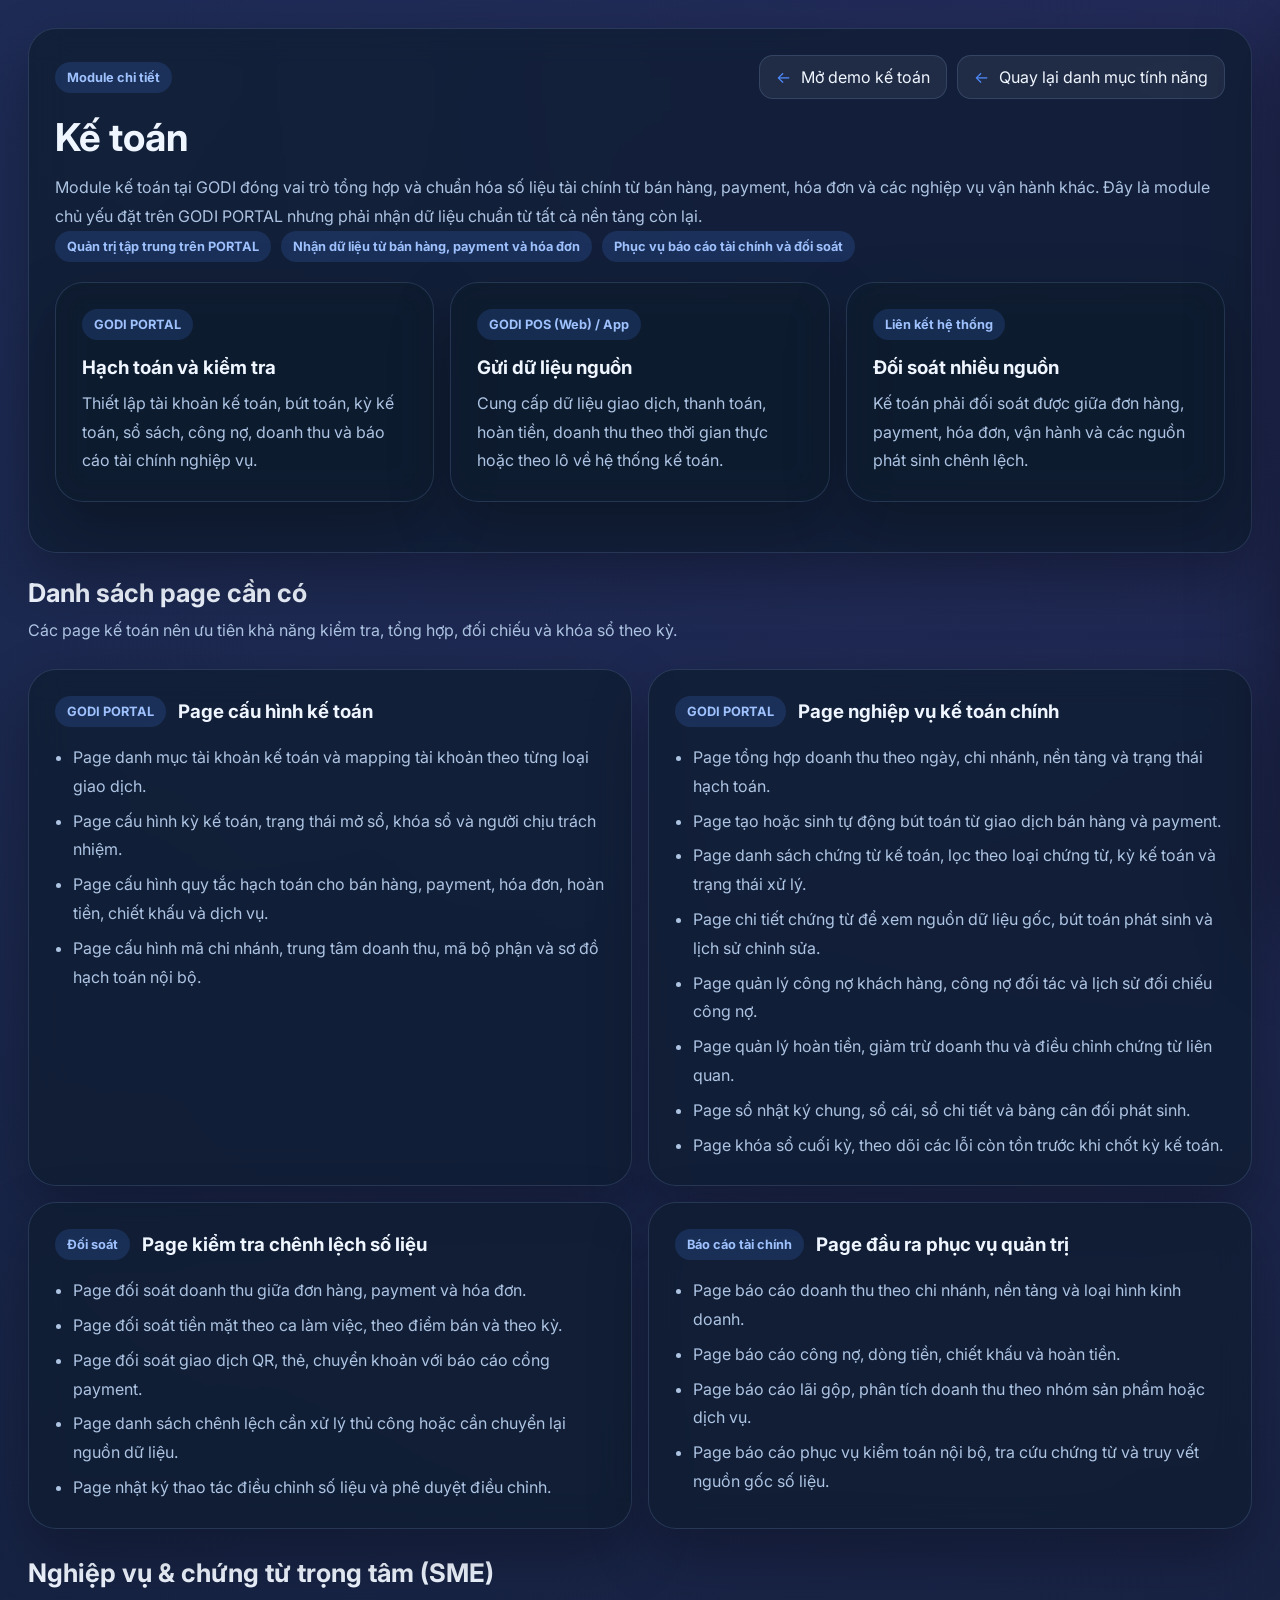
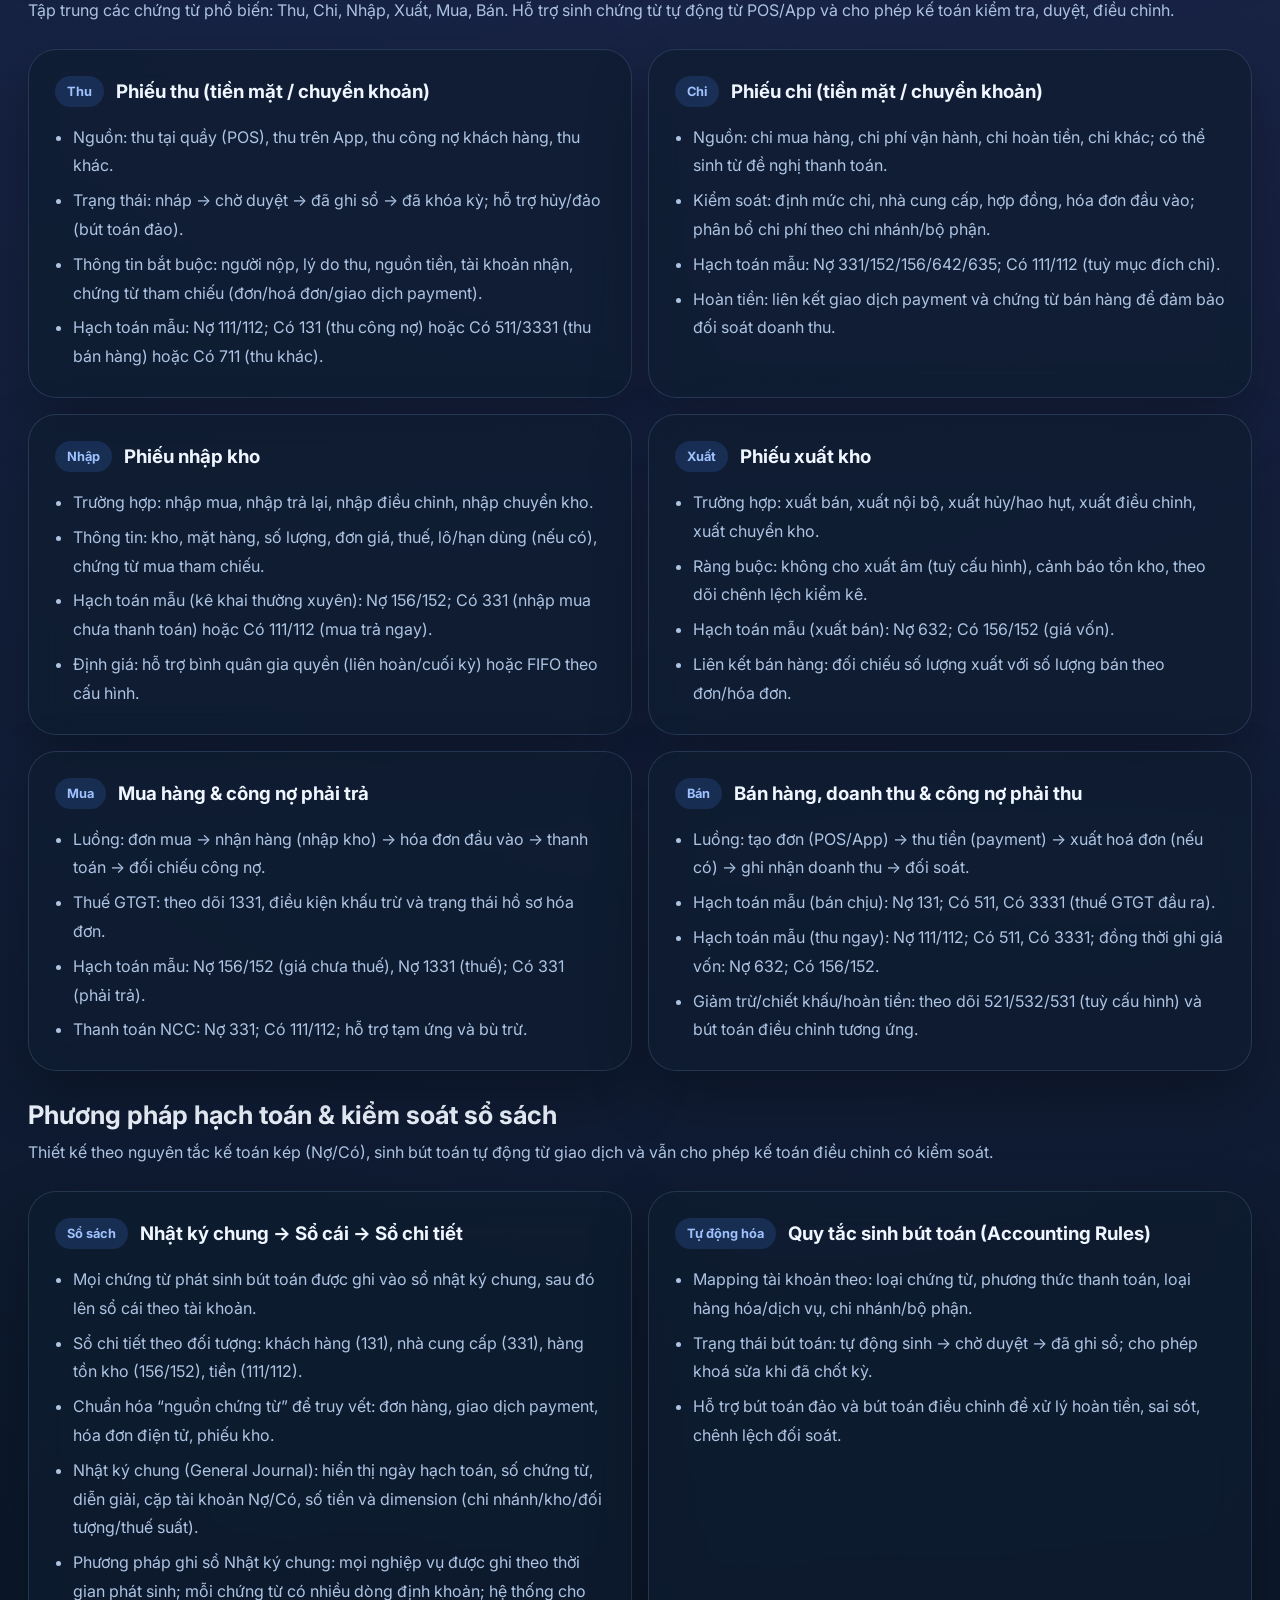
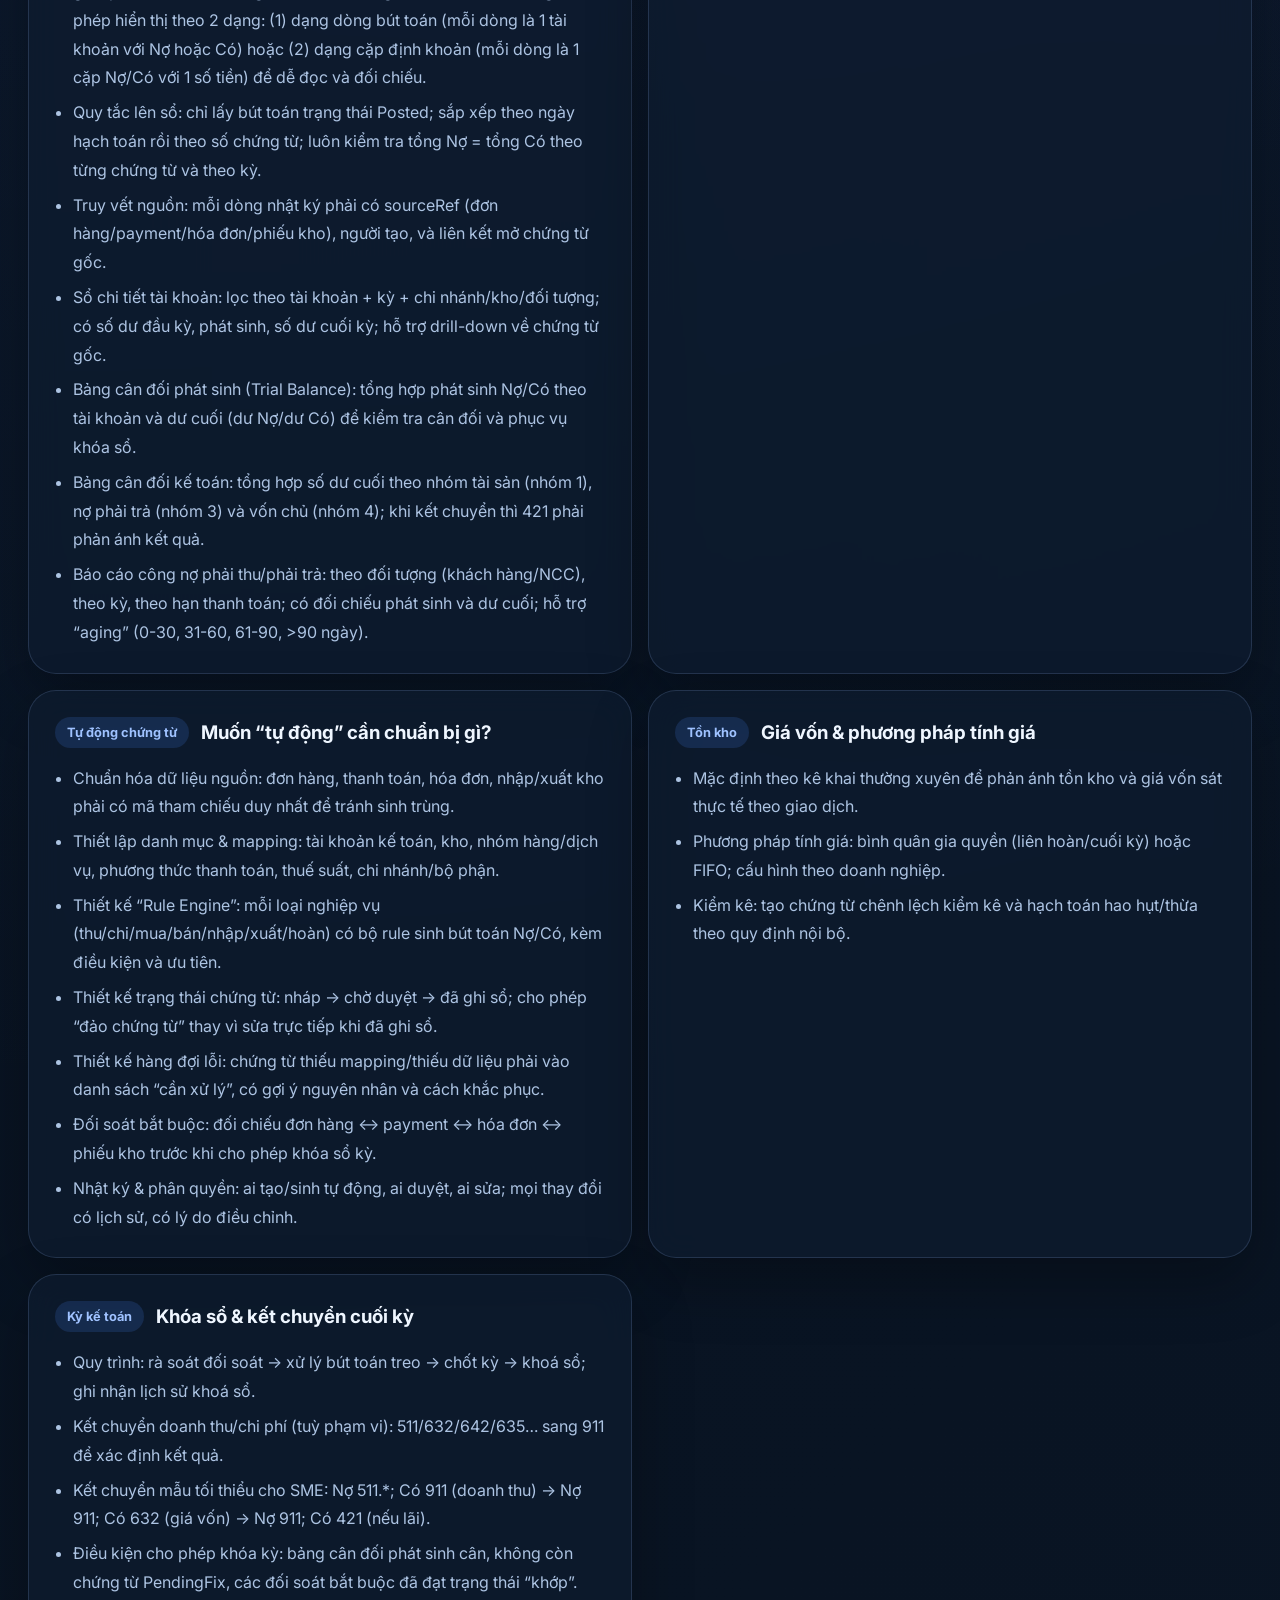
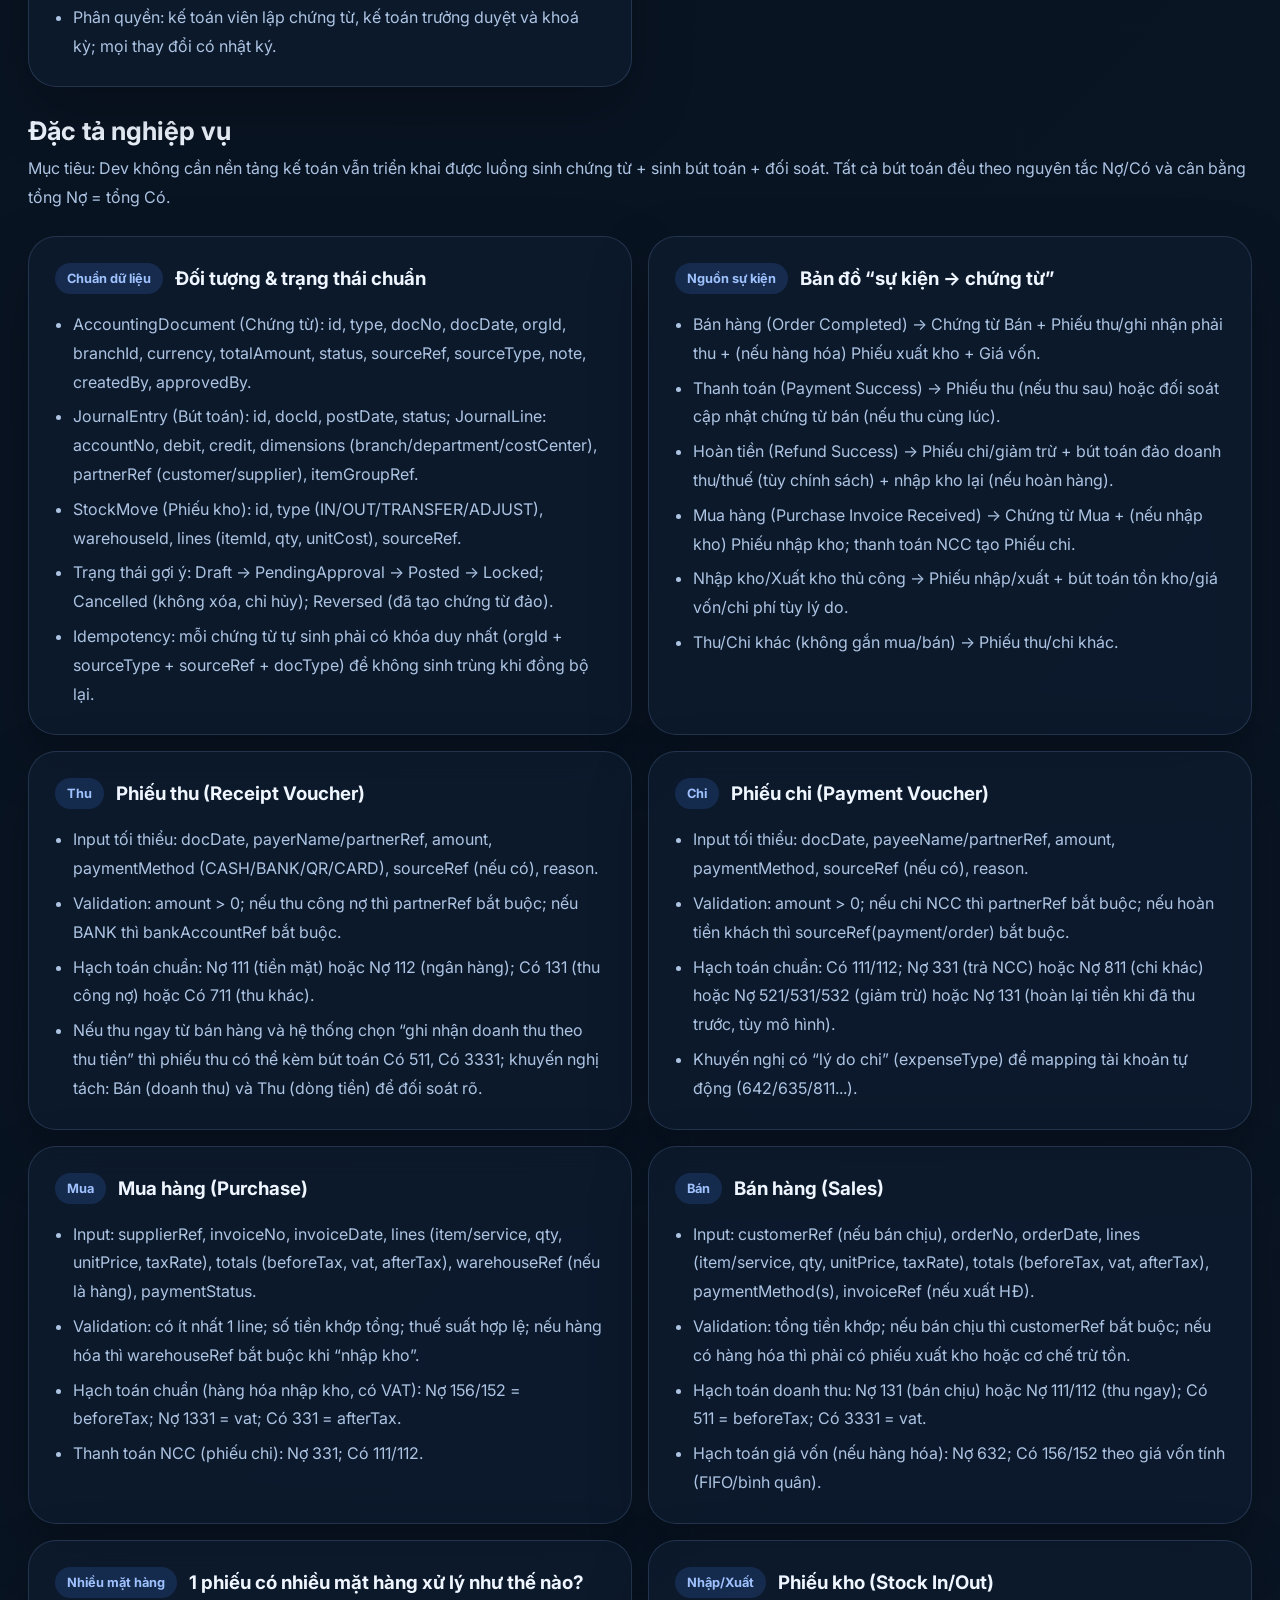
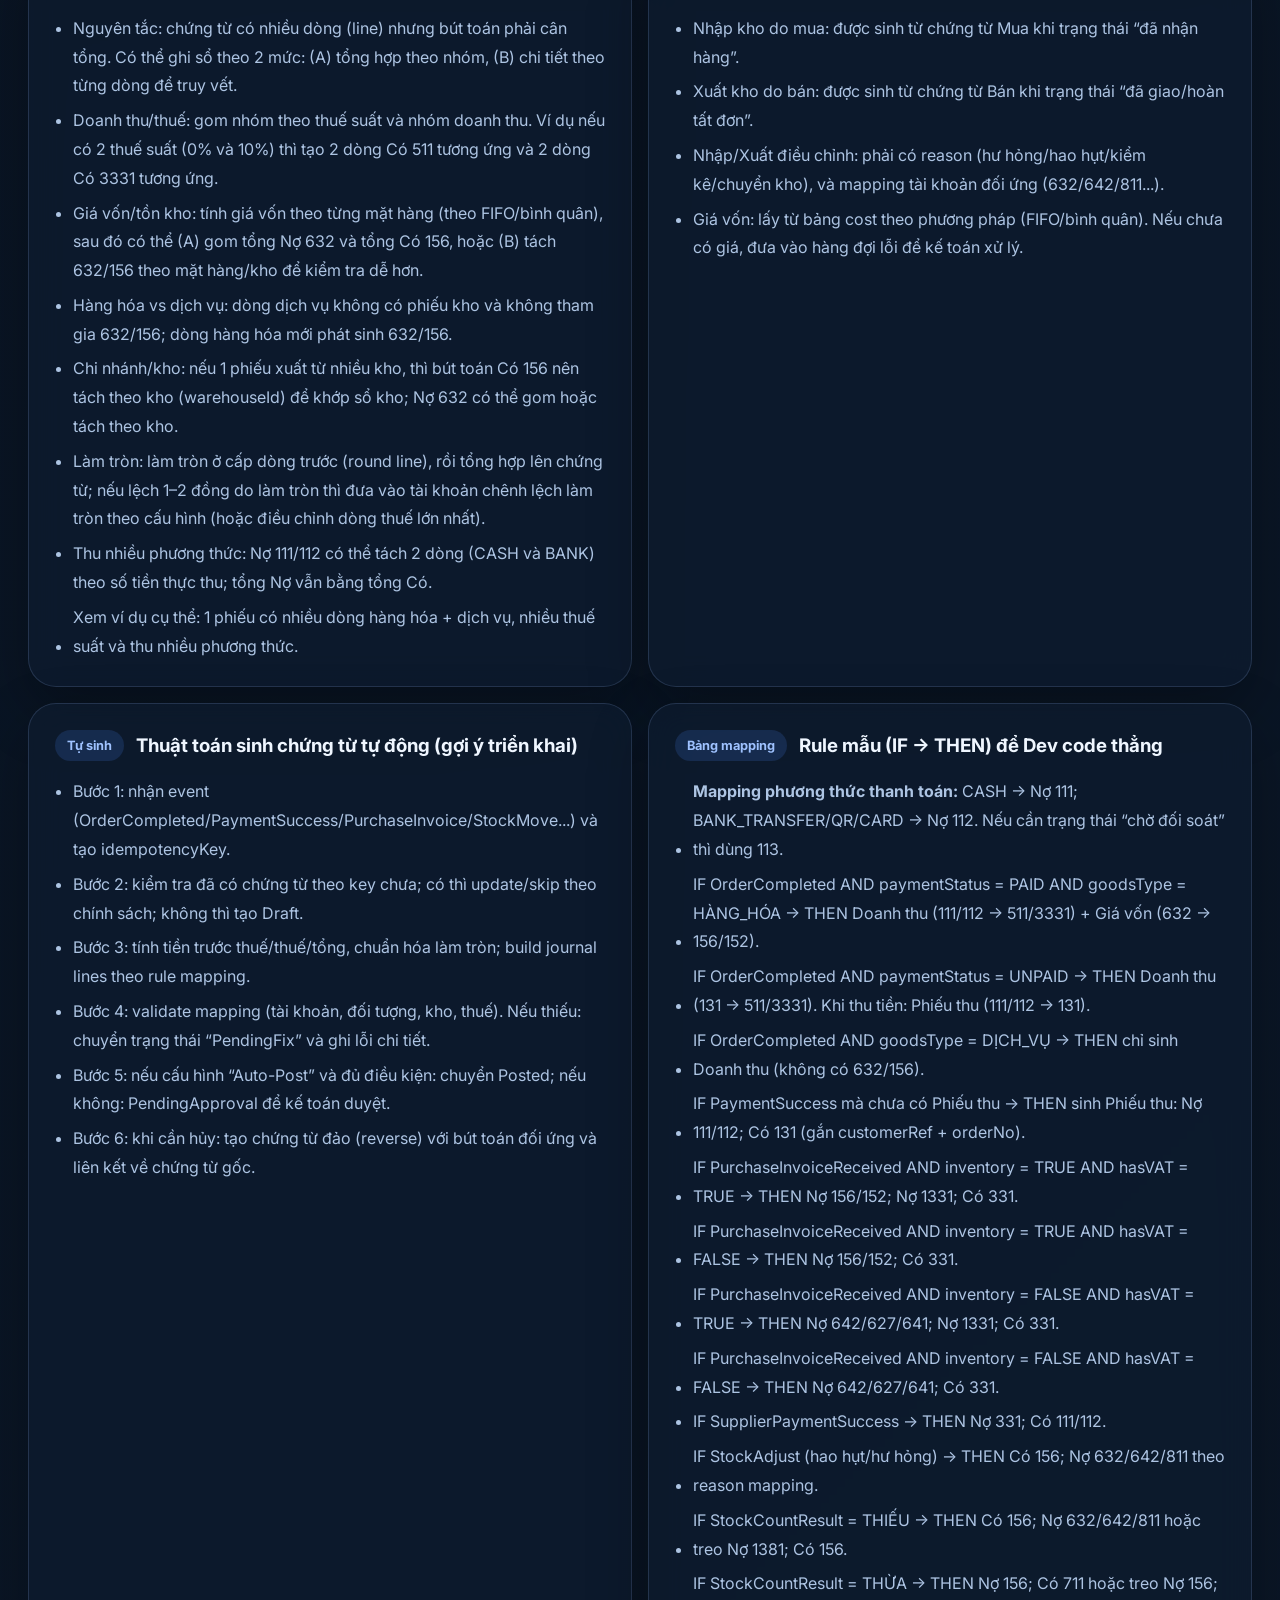
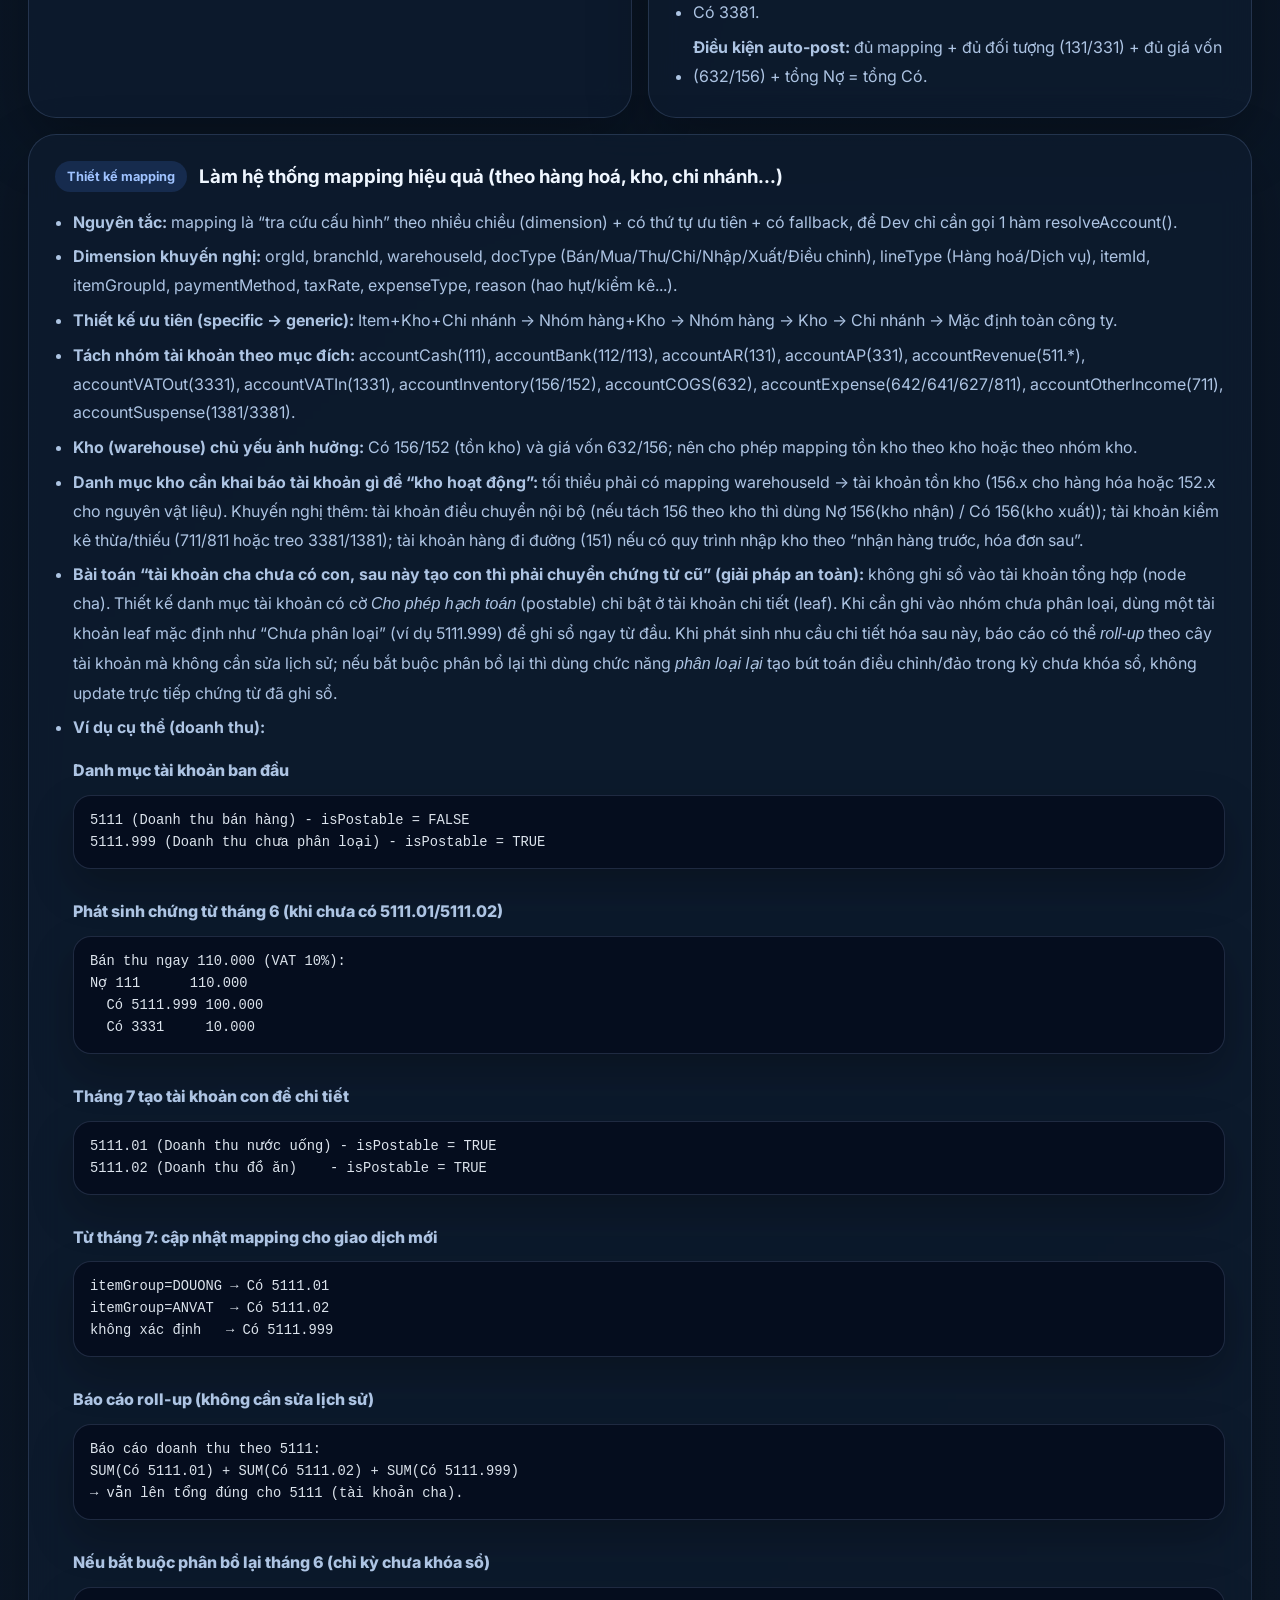
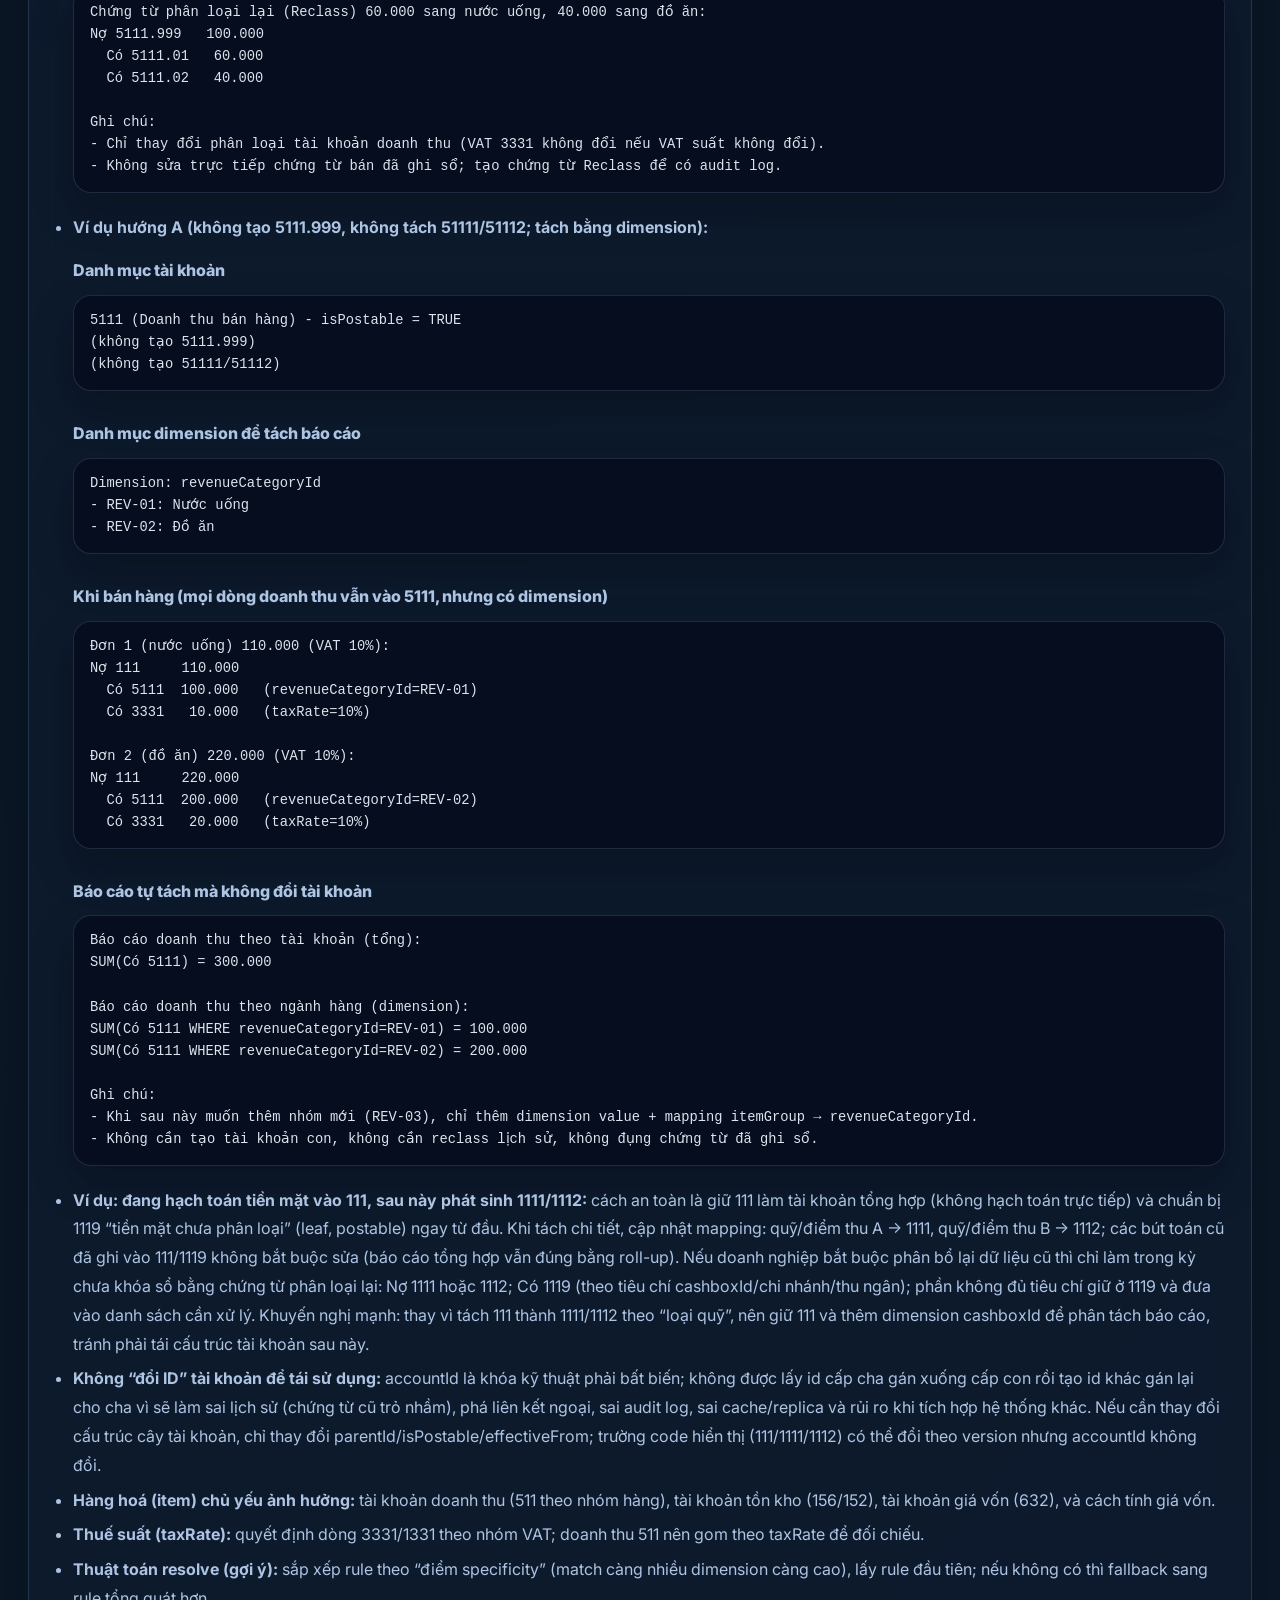
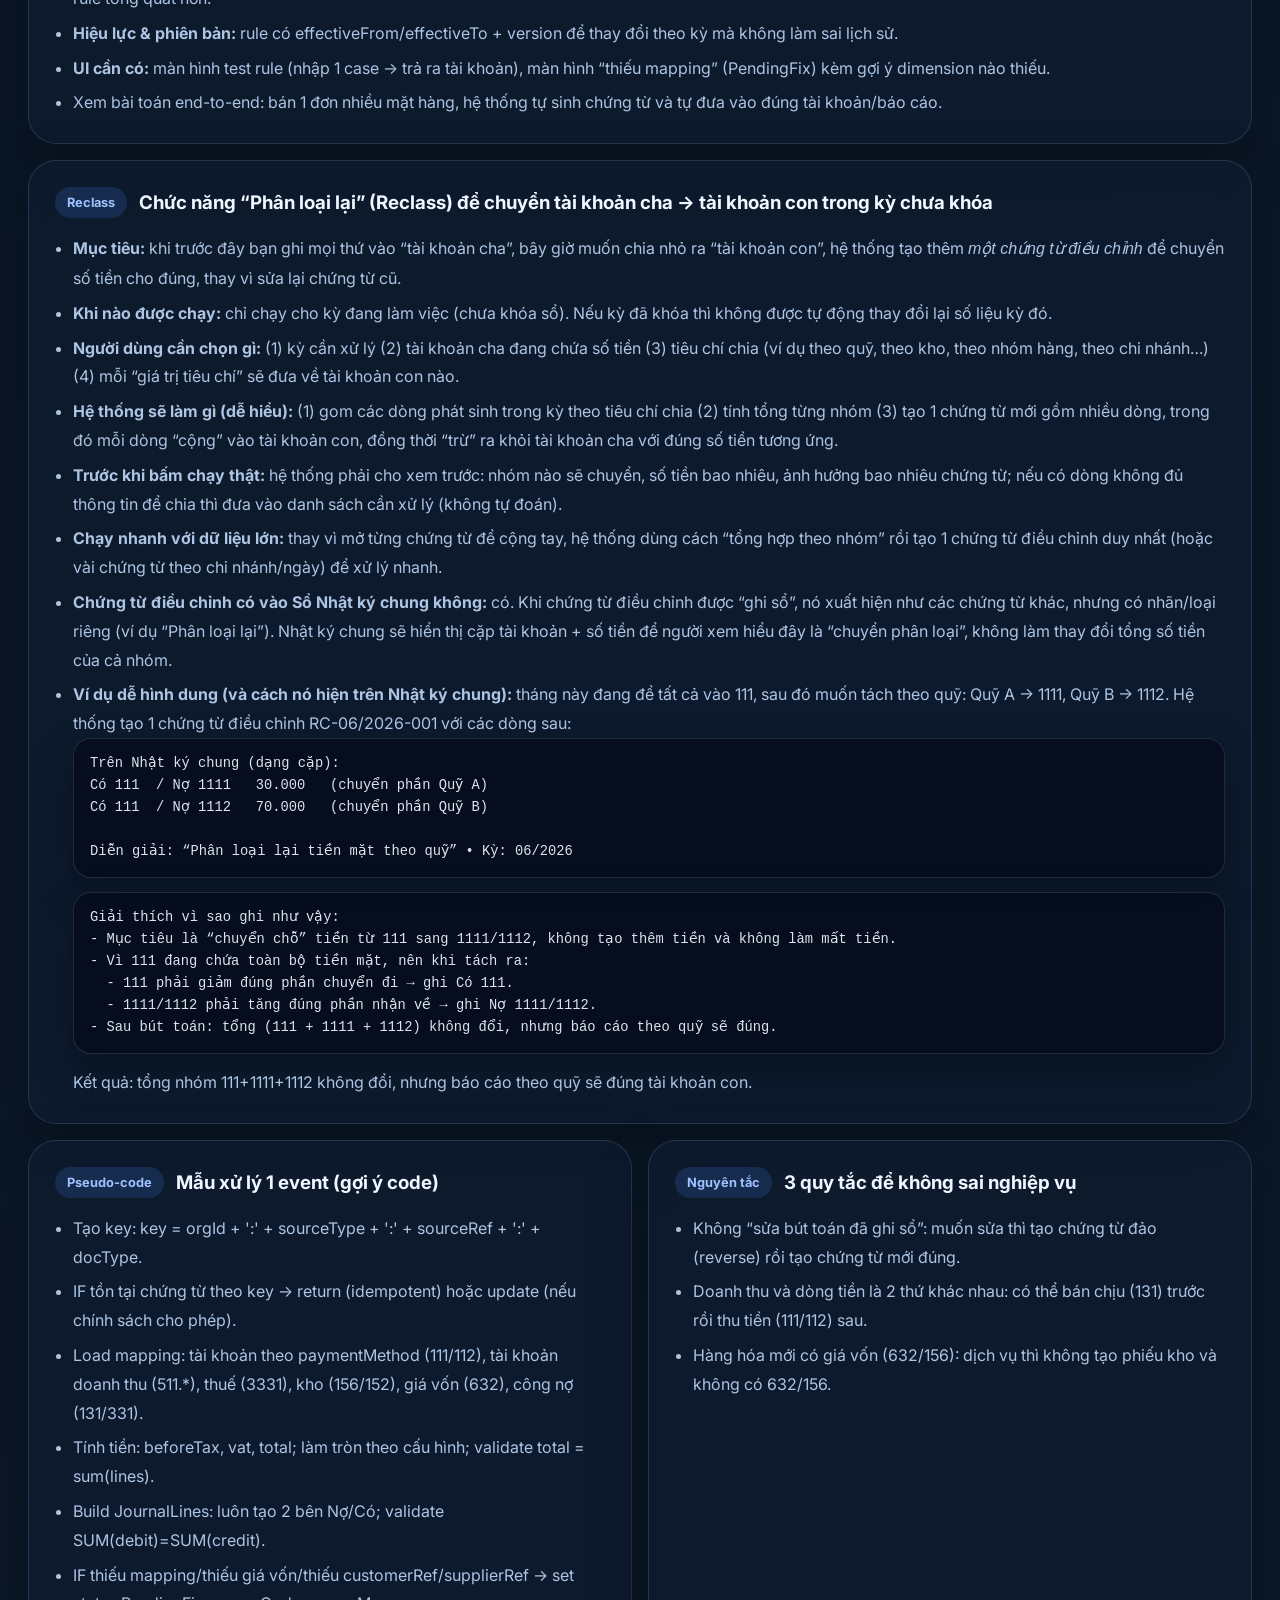
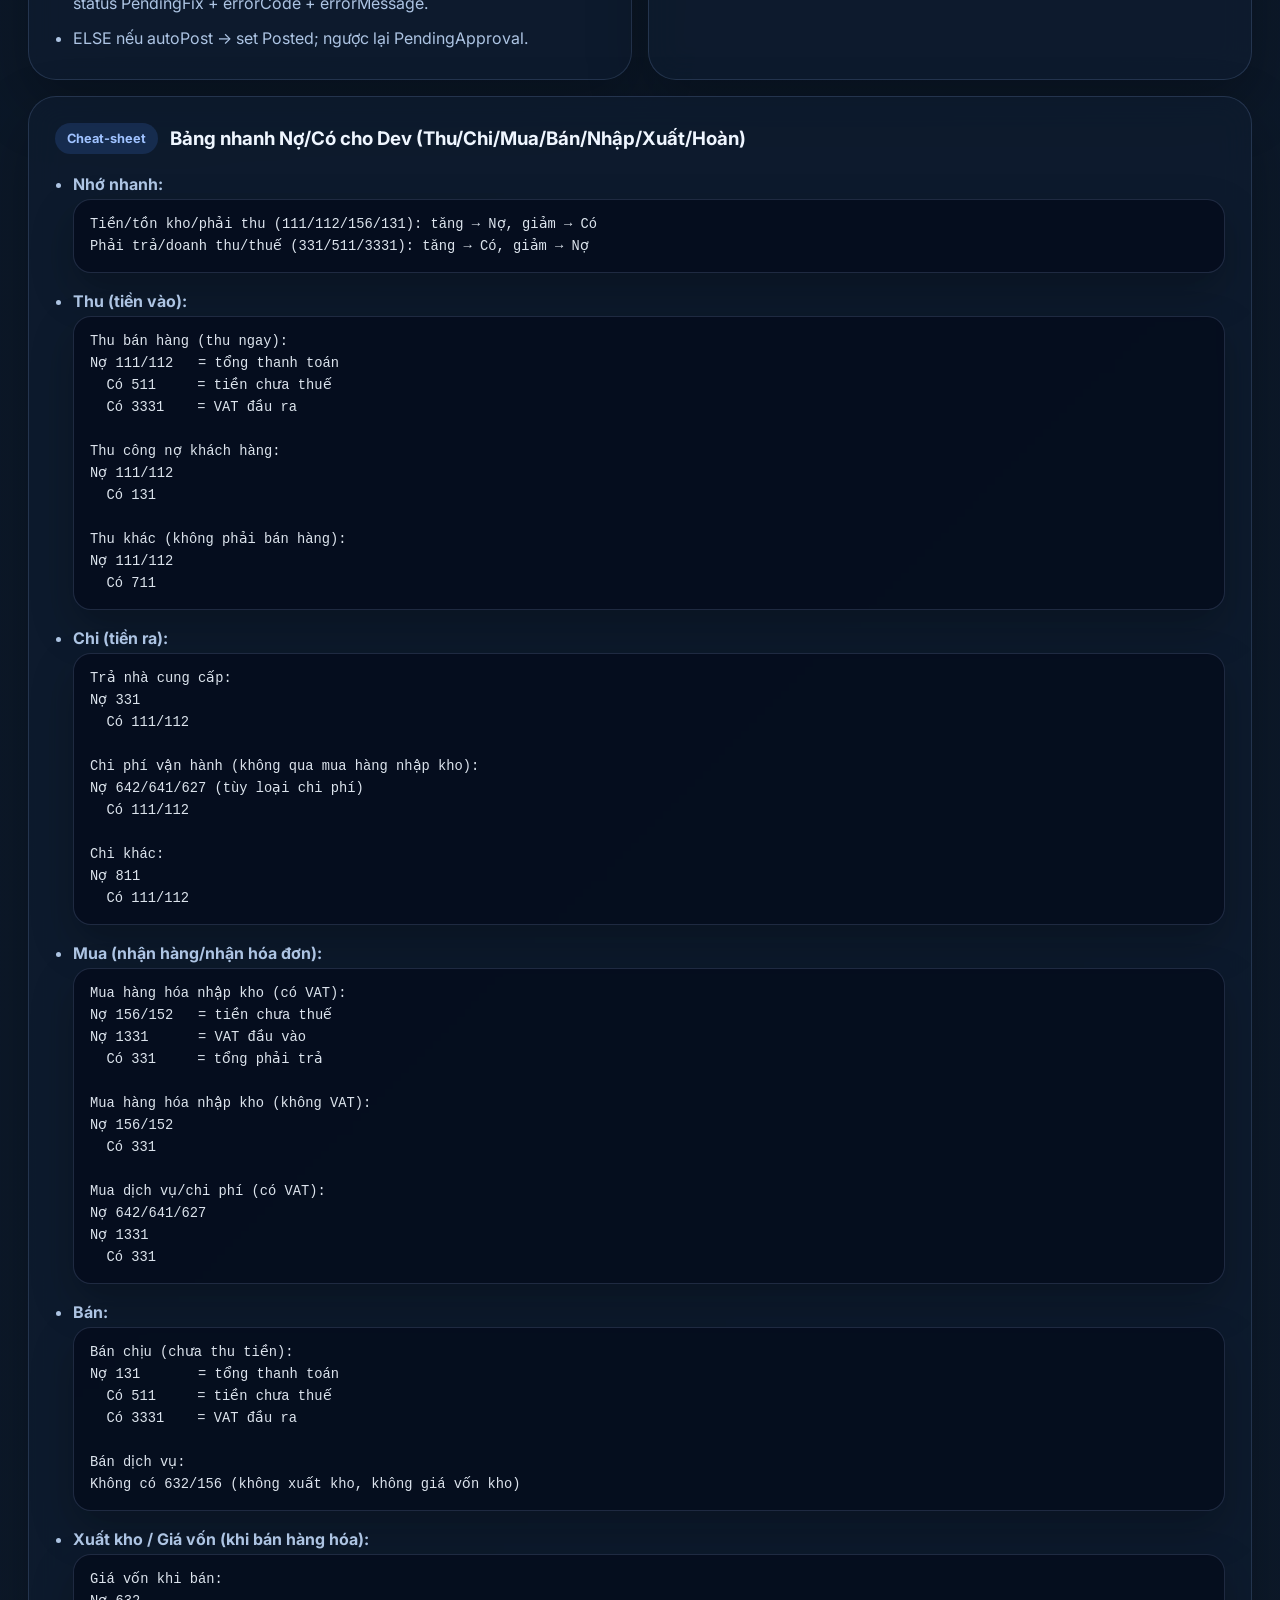
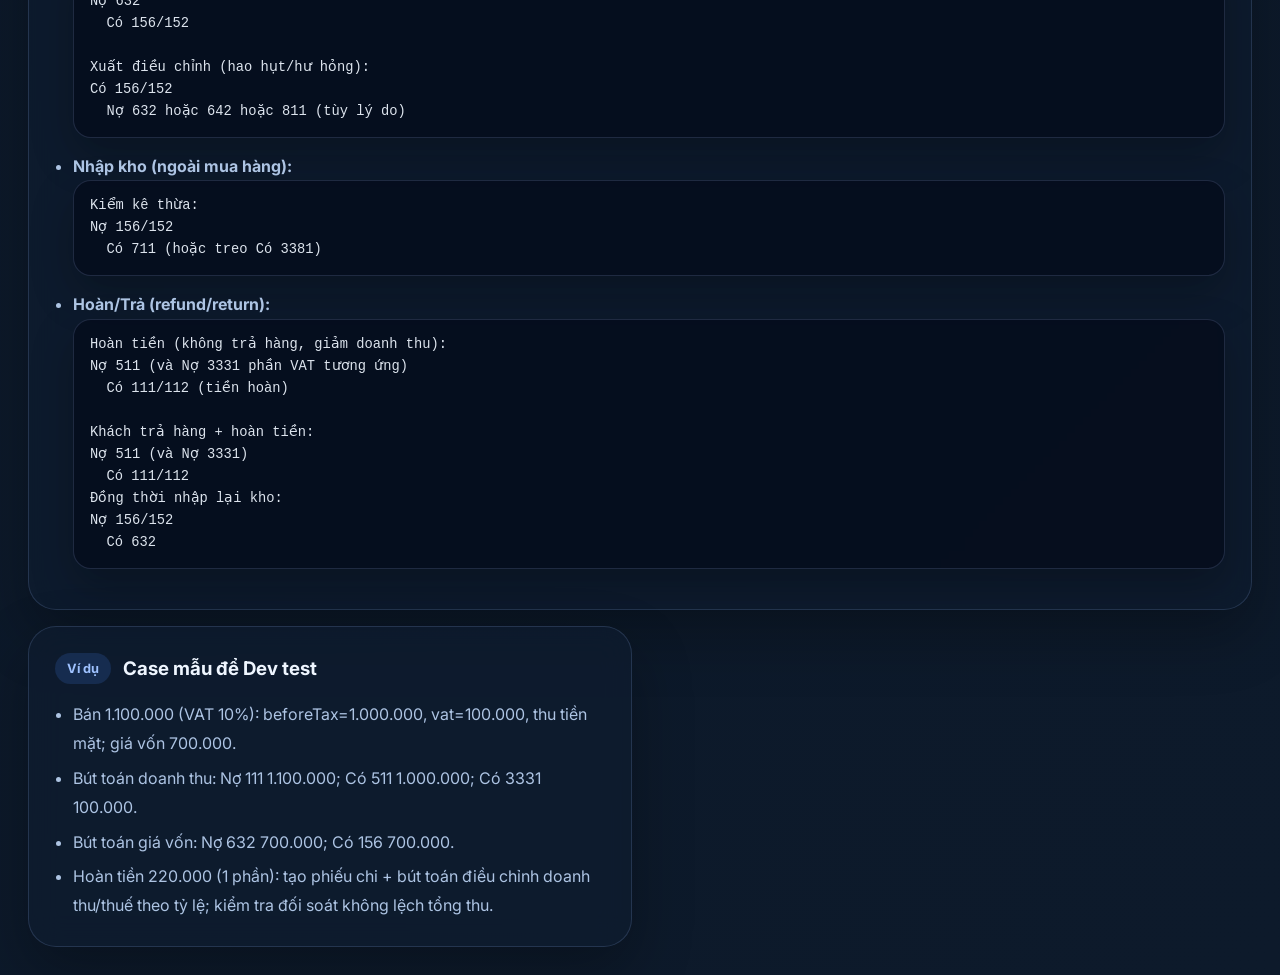
==== commit 2c85d24c: "Add files via upload" ====
--- a/features/accounting.html
+++ b/features/accounting.html
@@ -295,7 +295,7 @@
 
     <section class="detail-section">
       <div class="detail-section-heading">
-        <h2>Đặc tả nghiệp vụ cho Dev (đủ để tự code)</h2>
+        <h2>Đặc tả nghiệp vụ</h2>
         <p class="detail-note">Mục tiêu: Dev không cần nền tảng kế toán vẫn triển khai được luồng sinh chứng từ + sinh bút toán + đối soát. Tất cả bút toán đều theo nguyên tắc Nợ/Có và cân bằng tổng Nợ = tổng Có.</p>
       </div>
 
